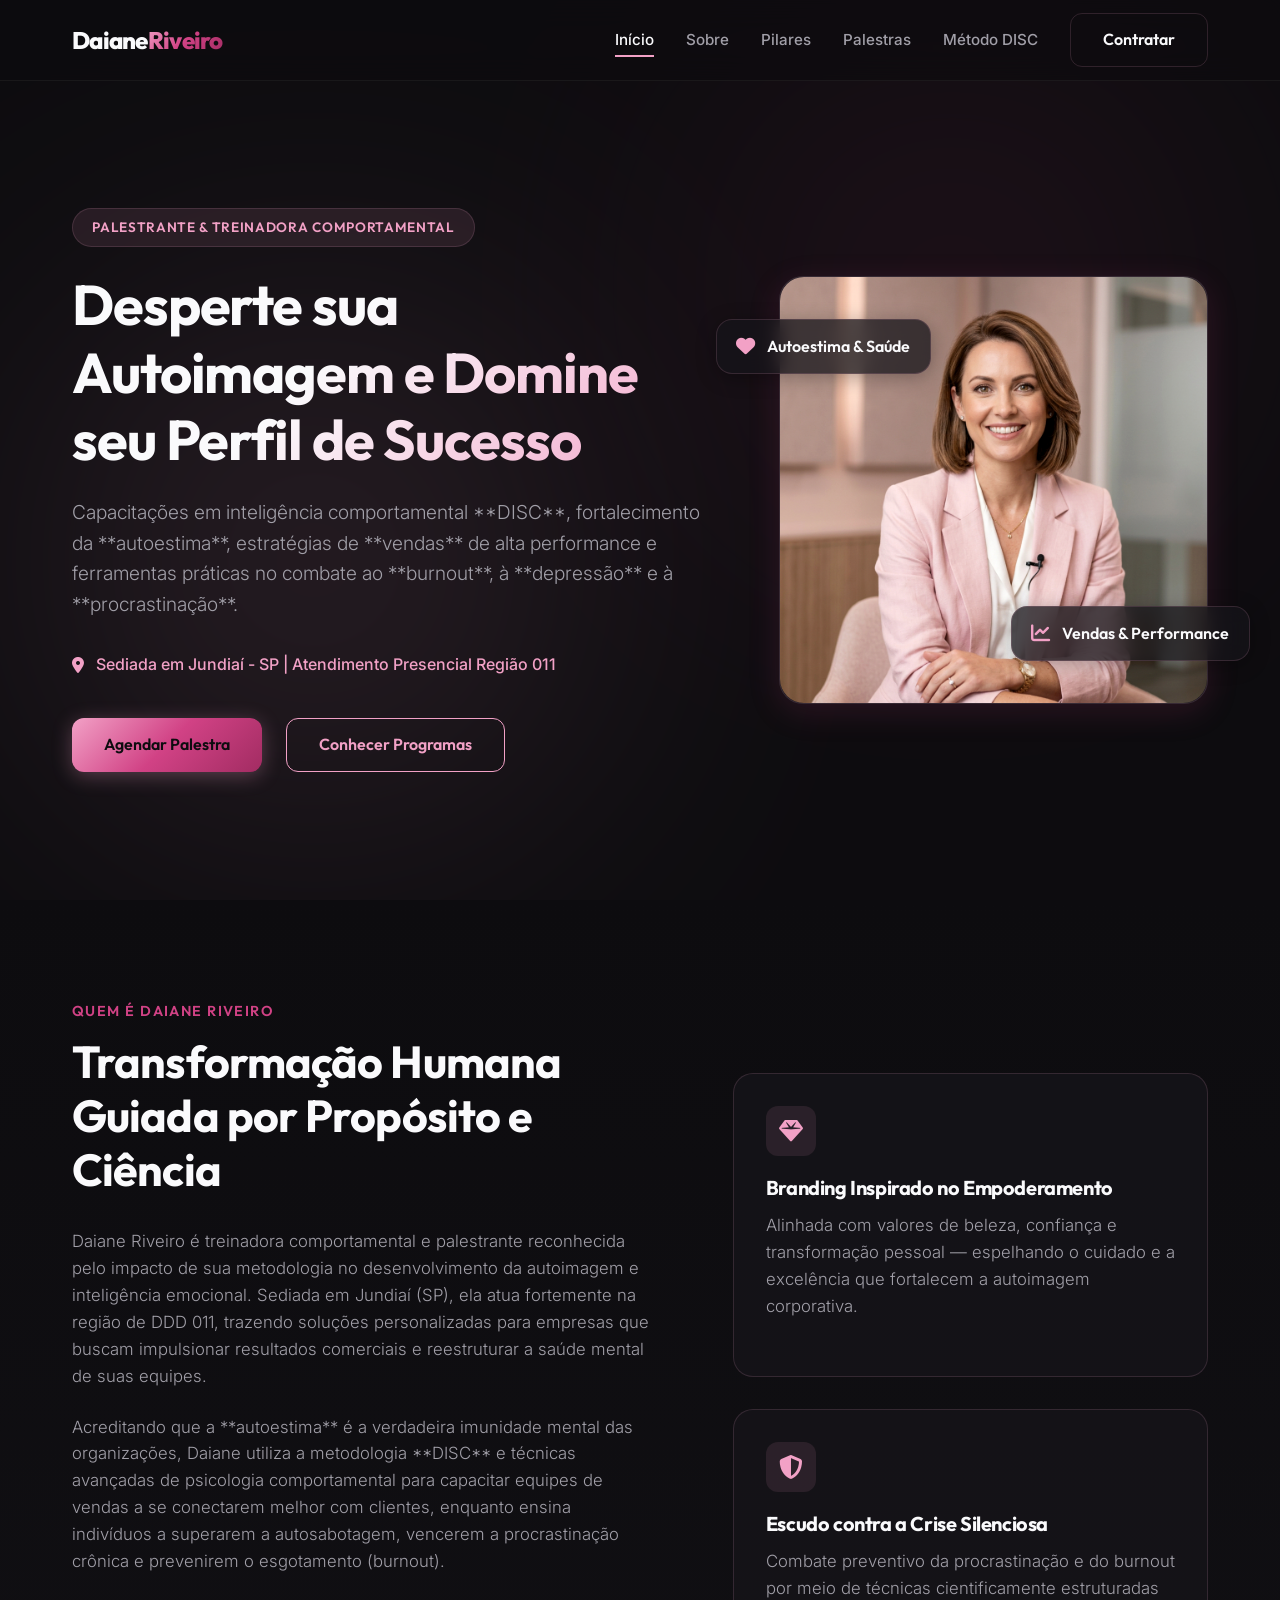
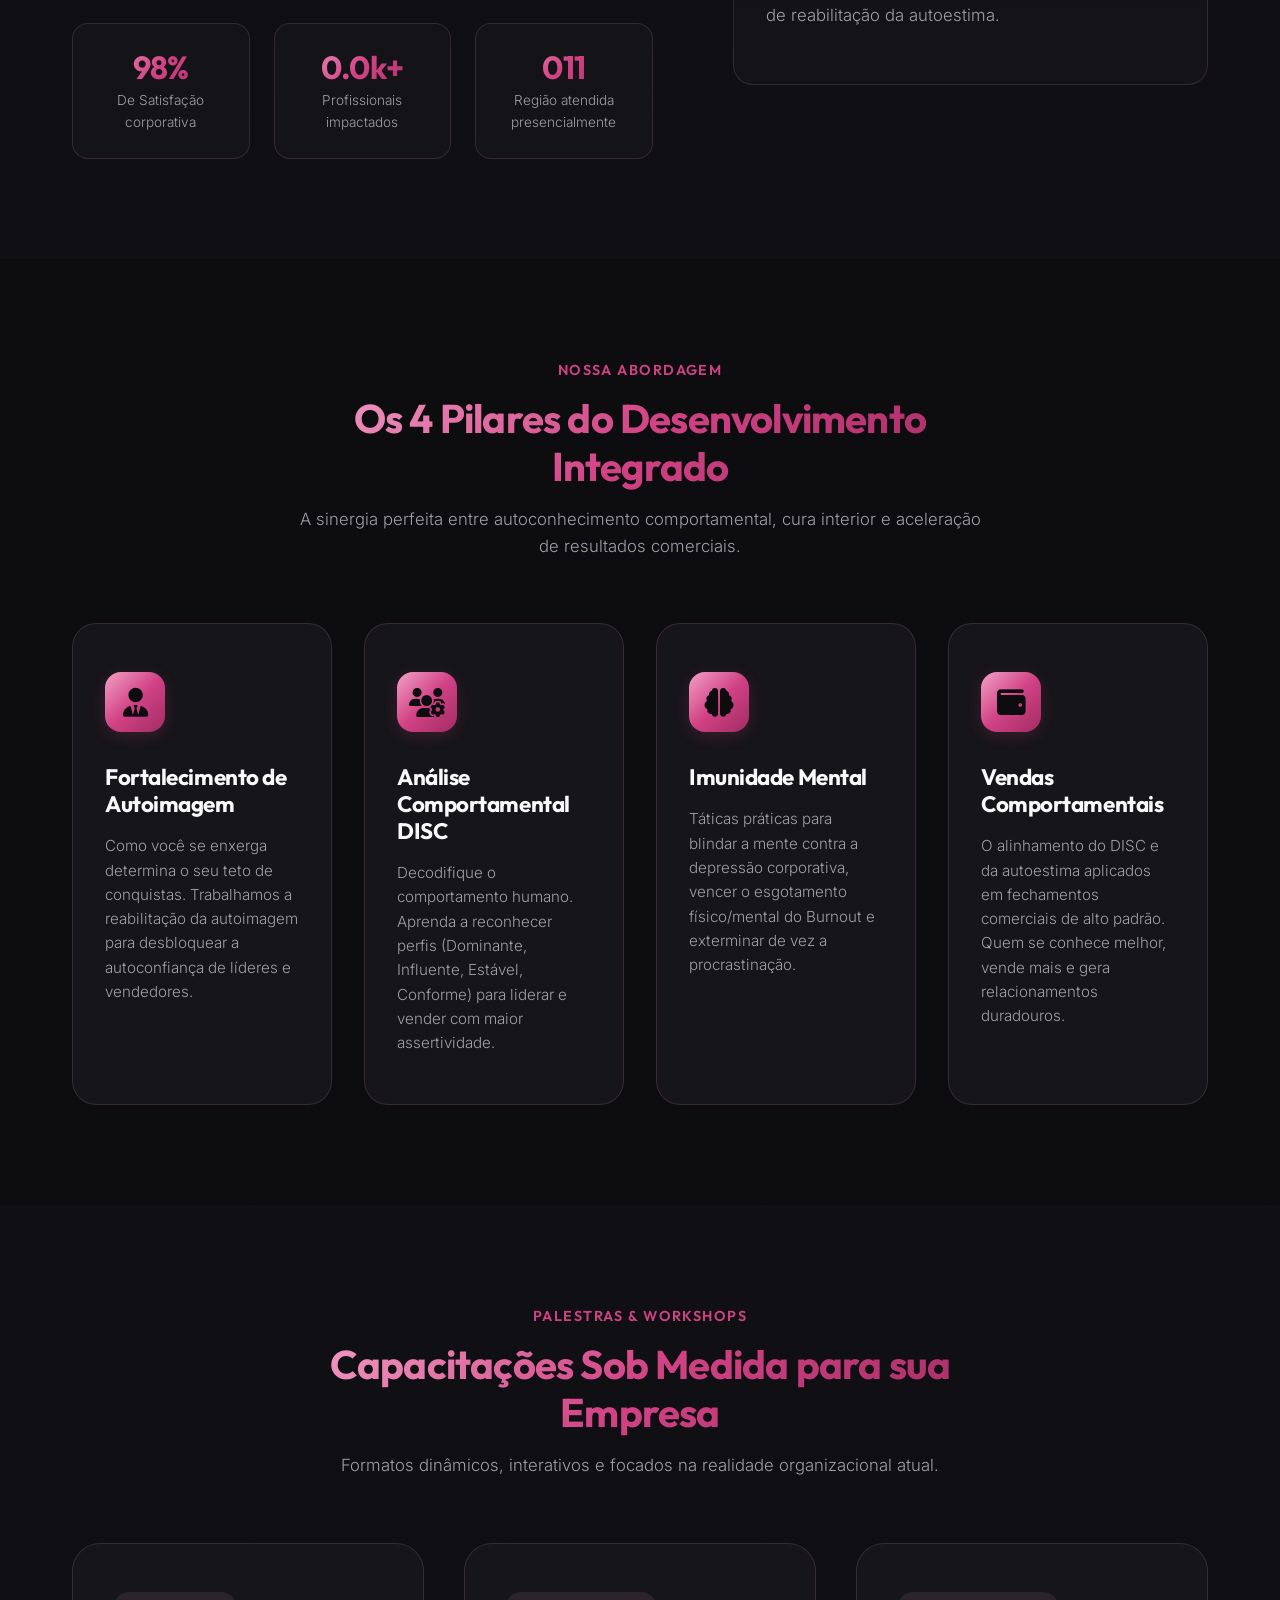
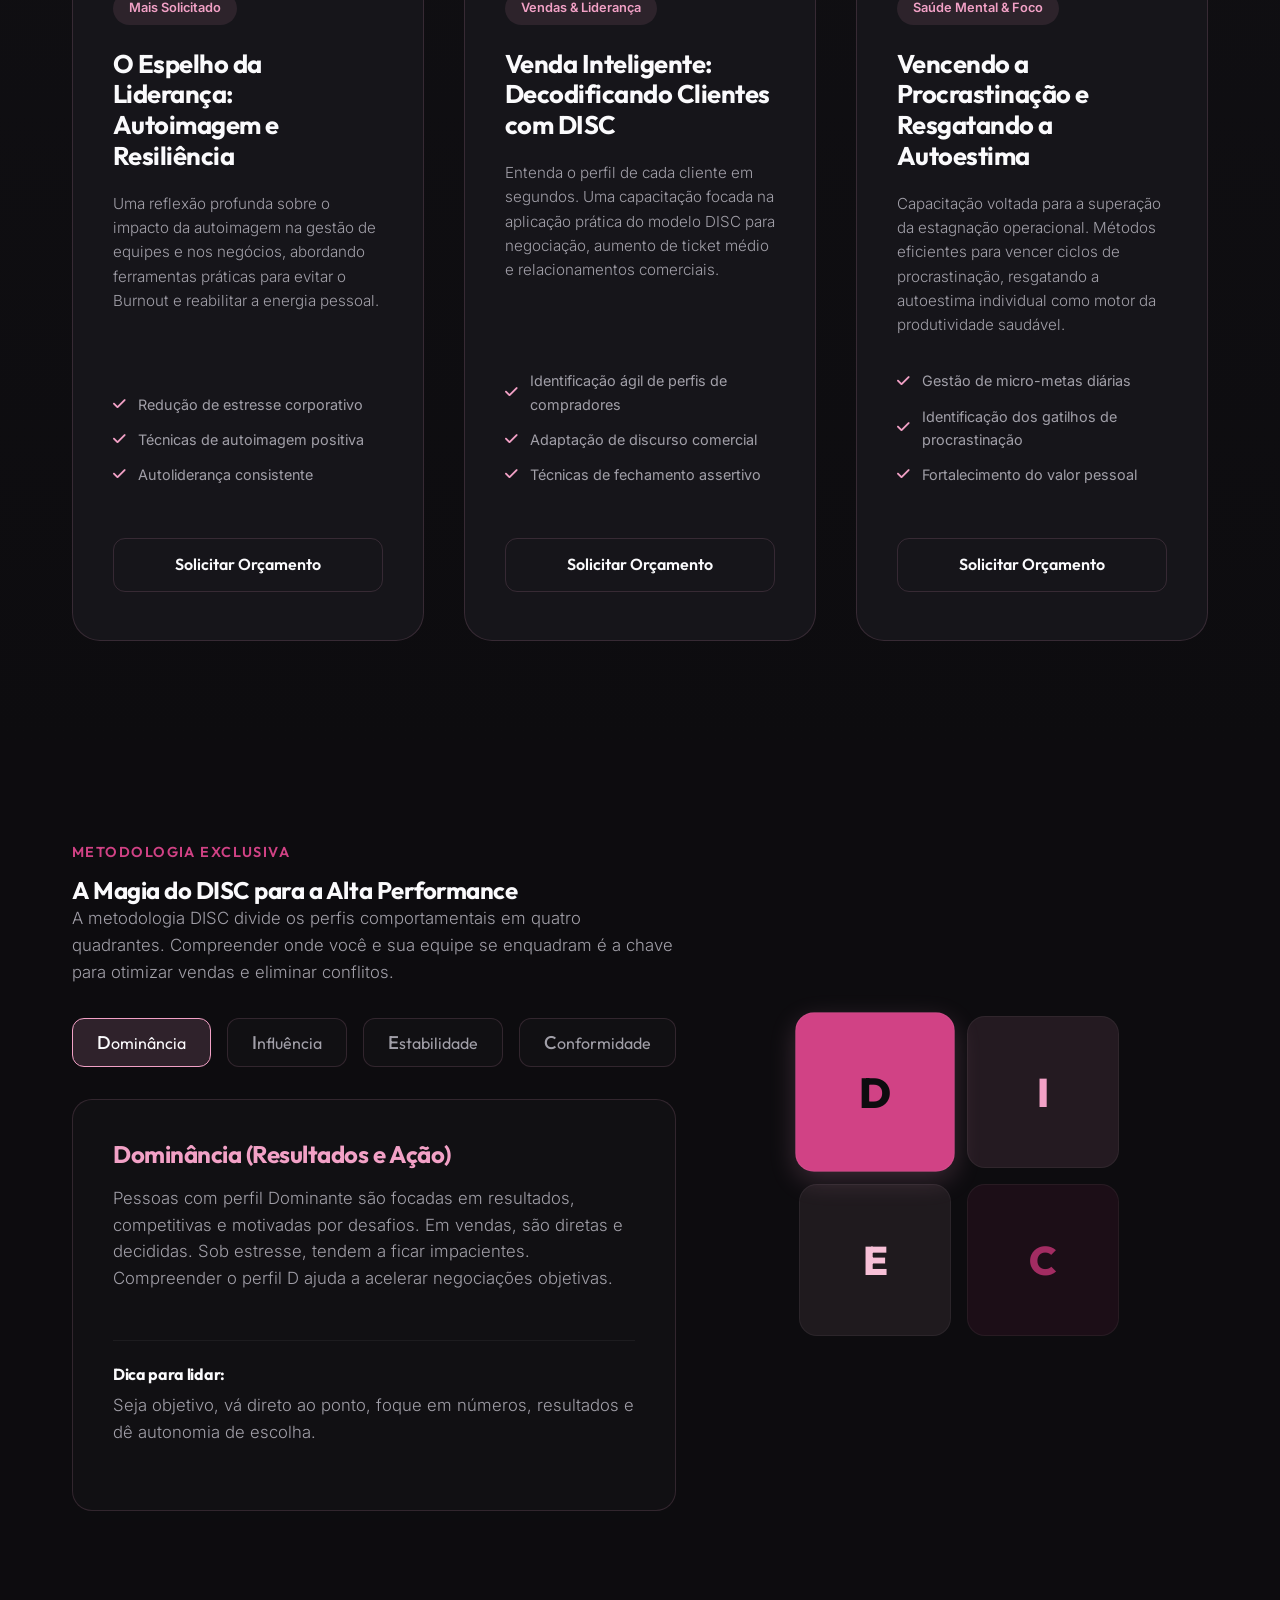
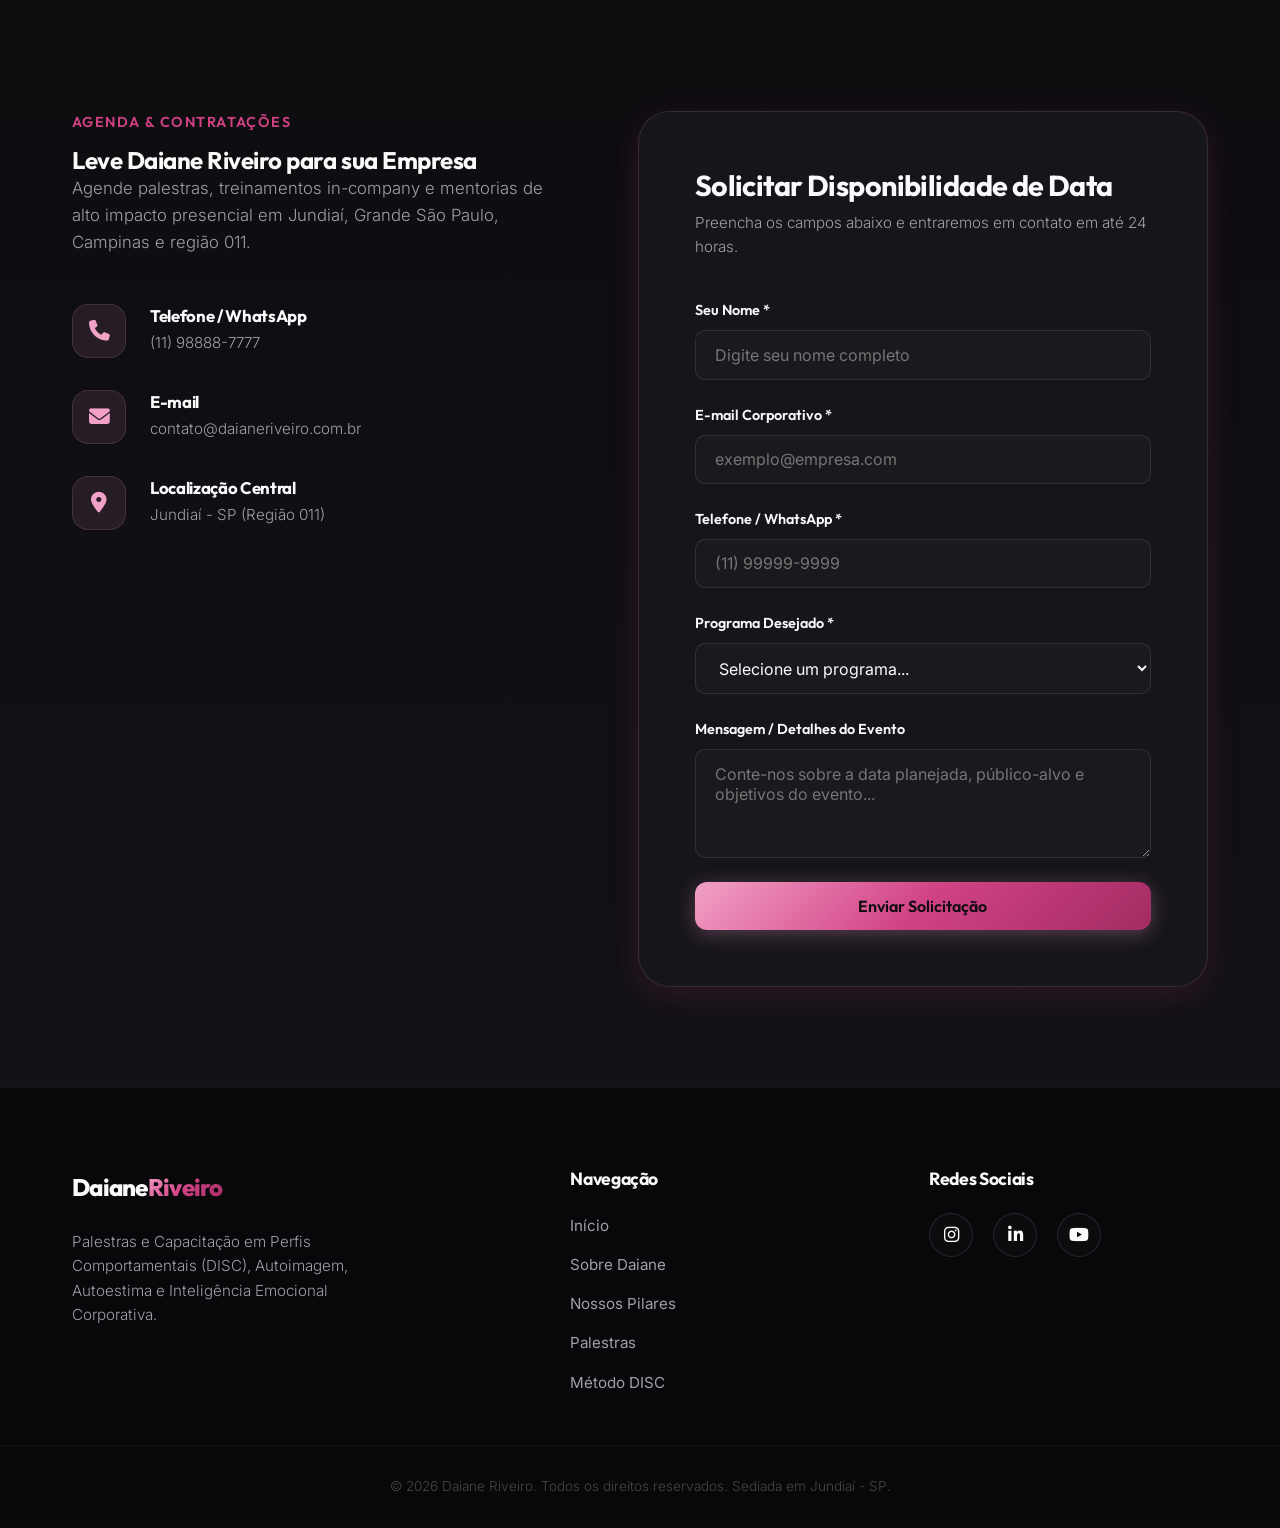
==== index.html @ c0cae1dc "[IA] chore: initial commit - estado inicial do workspace" ====
<!DOCTYPE html>
<html lang="pt-BR">
<head>
    <meta charset="UTF-8">
    <meta name="viewport" content="width=device-width, initial-scale=1.0">
    <title>Daiane Riveiro | Palestras, Capacitação e Desenvolvimento Humano</title>
    <meta name="description" content="Capacitação profissional em Jundiaí e região 011. Especialista em perfis comportamentais DISC, autoimagem, vendas e resiliência mental contra burnout e procrastinação.">
    <!-- Google Fonts -->
    <link rel="preconnect" href="https://fonts.googleapis.com">
    <link rel="preconnect" href="https://fonts.gstatic.com" crossorigin>
    <link href="https://fonts.googleapis.com/css2?family=Inter:wght@300;400;500;600&family=Outfit:wght@400;500;600;700;800&display=swap" rel="stylesheet">
    <!-- FontAwesome para ícones -->
    <link rel="stylesheet" href="https://cdnjs.cloudflare.com/ajax/libs/font-awesome/6.4.0/css/all.min.css">
    <link rel="stylesheet" href="style.css">
    <script src="script.js" defer></script>
</head>
<body>
    <!-- Barra de Navegação -->
    <header class="header">
        <div class="container nav-container">
            <a href="#" class="logo">
                Daiane<span>Riveiro</span>
            </a>
            <button class="mobile-nav-toggle" aria-label="Abrir menu" aria-expanded="false" id="navToggle">
                <i class="fa-solid fa-bars"></i>
            </button>
            <nav class="nav-menu" id="navMenu">
                <ul>
                    <li><a href="#inicio" class="nav-link active">Início</a></li>
                    <li><a href="#sobre" class="nav-link">Sobre</a></li>
                    <li><a href="#pilares" class="nav-link">Pilares</a></li>
                    <li><a href="#palestras" class="nav-link">Palestras</a></li>
                    <li><a href="#disc" class="nav-link">Método DISC</a></li>
                    <li><a href="#contato" class="btn btn-secondary nav-btn">Contratar</a></li>
                </ul>
            </nav>
        </div>
    </header>

    <main>
        <!-- Hero Section -->
        <section id="inicio" class="hero">
            <div class="container hero-container">
                <div class="hero-content">
                    <span class="badge">Palestrante & Treinadora Comportamental</span>
                    <h1>Desperte sua Autoimagem e Domine seu Perfil de Sucesso</h1>
                    <p class="hero-description">
                        Capacitações em inteligência comportamental **DISC**, fortalecimento da **autoestima**, estratégias de **vendas** de alta performance e ferramentas práticas no combate ao **burnout**, à **depressão** e à **procrastinação**.
                    </p>
                    <div class="hero-location">
                        <i class="fa-solid fa-location-dot"></i>
                        <span>Sediada em Jundiaí - SP | Atendimento Presencial Região 011</span>
                    </div>
                    <div class="hero-actions">
                        <a href="#contato" class="btn btn-primary">Agendar Palestra</a>
                        <a href="#palestras" class="btn btn-outline">Conhecer Programas</a>
                    </div>
                </div>
                <div class="hero-image-container">
                    <div class="image-wrapper">
                        <img src="palestrante_foto.png" alt="Daiane Riveiro - Palestrante Profissional" class="hero-img">
                        <div class="floating-badge badge-top">
                            <i class="fa-solid fa-heart"></i>
                            <span>Autoestima & Saúde</span>
                        </div>
                        <div class="floating-badge badge-bottom">
                            <i class="fa-solid fa-chart-line"></i>
                            <span>Vendas & Performance</span>
                        </div>
                    </div>
                </div>
            </div>
            <div class="hero-bg-shapes">
                <div class="shape shape-1"></div>
                <div class="shape shape-2"></div>
            </div>
        </section>

        <!-- Seção Sobre Daiane Riveiro -->
        <section id="sobre" class="about">
            <div class="container about-container">
                <div class="about-info">
                    <span class="section-subtitle">Quem é Daiane Riveiro</span>
                    <h2>Transformação Humana Guiada por Propósito e Ciência</h2>
                    <p>
                        Daiane Riveiro é treinadora comportamental e palestrante reconhecida pelo impacto de sua metodologia no desenvolvimento da autoimagem e inteligência emocional. Sediada em Jundiaí (SP), ela atua fortemente na região de DDD 011, trazendo soluções personalizadas para empresas que buscam impulsionar resultados comerciais e reestruturar a saúde mental de suas equipes.
                    </p>
                    <p>
                        Acreditando que a **autoestima** é a verdadeira imunidade mental das organizações, Daiane utiliza a metodologia **DISC** e técnicas avançadas de psicologia comportamental para capacitar equipes de vendas a se conectarem melhor com clientes, enquanto ensina indivíduos a superarem a autosabotagem, vencerem a procrastinação crônica e prevenirem o esgotamento (burnout).
                    </p>
                    <div class="about-stats">
                        <div class="stat-card">
                            <h3 class="stat-number" data-target="98">98%</h3>
                            <p class="stat-label">De Satisfação corporativa</p>
                        </div>
                        <div class="stat-card">
                            <h3 class="stat-number" data-target="1500">1.5k+</h3>
                            <p class="stat-label">Profissionais impactados</p>
                        </div>
                        <div class="stat-card">
                            <h3 class="stat-number" data-target="11">011</h3>
                            <p class="stat-label">Região atendida presencialmente</p>
                        </div>
                    </div>
                </div>
                <div class="about-highlights">
                    <div class="highlight-box">
                        <div class="highlight-icon"><i class="fa-solid fa-gem"></i></div>
                        <h4>Branding Inspirado no Empoderamento</h4>
                        <p>Alinhada com valores de beleza, confiança e transformação pessoal — espelhando o cuidado e a excelência que fortalecem a autoimagem corporativa.</p>
                    </div>
                    <div class="highlight-box">
                        <div class="highlight-icon"><i class="fa-solid fa-shield-halved"></i></div>
                        <h4>Escudo contra a Crise Silenciosa</h4>
                        <p>Combate preventivo da procrastinação e do burnout por meio de técnicas cientificamente estruturadas de reabilitação da autoestima.</p>
                    </div>
                </div>
            </div>
        </section>

        <!-- Pilares de Transformação -->
        <section id="pilares" class="features">
            <div class="container">
                <div class="section-header">
                    <span class="section-subtitle">Nossa Abordagem</span>
                    <h2>Os 4 Pilares do Desenvolvimento Integrado</h2>
                    <p>A sinergia perfeita entre autoconhecimento comportamental, cura interior e aceleração de resultados comerciais.</p>
                </div>
                <div class="features-grid">
                    <div class="feature-card">
                        <div class="feature-icon"><i class="fa-solid fa-user-tie"></i></div>
                        <h3>Fortalecimento de Autoimagem</h3>
                        <p>Como você se enxerga determina o seu teto de conquistas. Trabalhamos a reabilitação da autoimagem para desbloquear a autoconfiança de líderes e vendedores.</p>
                    </div>
                    <div class="feature-card">
                        <div class="feature-icon"><i class="fa-solid fa-users-gear"></i></div>
                        <h3>Análise Comportamental DISC</h3>
                        <p>Decodifique o comportamento humano. Aprenda a reconhecer perfis (Dominante, Influente, Estável, Conforme) para liderar e vender com maior assertividade.</p>
                    </div>
                    <div class="feature-card">
                        <div class="feature-icon"><i class="fa-solid fa-brain"></i></div>
                        <h3>Imunidade Mental</h3>
                        <p>Táticas práticas para blindar a mente contra a depressão corporativa, vencer o esgotamento físico/mental do Burnout e exterminar de vez a procrastinação.</p>
                    </div>
                    <div class="feature-card">
                        <div class="feature-icon"><i class="fa-solid fa-wallet"></i></div>
                        <h3>Vendas Comportamentais</h3>
                        <p>O alinhamento do DISC e da autoestima aplicados em fechamentos comerciais de alto padrão. Quem se conhece melhor, vende mais e gera relacionamentos duradouros.</p>
                    </div>
                </div>
            </div>
        </section>

        <!-- Portfólio de Palestras -->
        <section id="palestras" class="programs">
            <div class="container">
                <div class="section-header">
                    <span class="section-subtitle">Palestras & Workshops</span>
                    <h2>Capacitações Sob Medida para sua Empresa</h2>
                    <p>Formatos dinâmicos, interativos e focados na realidade organizacional atual.</p>
                </div>
                <div class="programs-grid">
                    <!-- Palestra 1 -->
                    <div class="program-card">
                        <div class="program-content">
                            <span class="program-tag">Mais Solicitado</span>
                            <h3>O Espelho da Liderança: Autoimagem e Resiliência</h3>
                            <p>Uma reflexão profunda sobre o impacto da autoimagem na gestão de equipes e nos negócios, abordando ferramentas práticas para evitar o Burnout e reabilitar a energia pessoal.</p>
                            <ul class="program-benefits">
                                <li><i class="fa-solid fa-check"></i> Redução de estresse corporativo</li>
                                <li><i class="fa-solid fa-check"></i> Técnicas de autoimagem positiva</li>
                                <li><i class="fa-solid fa-check"></i> Autoliderança consistente</li>
                            </ul>
                            <a href="#contato" class="btn btn-secondary btn-full">Solicitar Orçamento</a>
                        </div>
                    </div>
                    <!-- Palestra 2 -->
                    <div class="program-card">
                        <div class="program-content">
                            <span class="program-tag">Vendas & Liderança</span>
                            <h3>Venda Inteligente: Decodificando Clientes com DISC</h3>
                            <p>Entenda o perfil de cada cliente em segundos. Uma capacitação focada na aplicação prática do modelo DISC para negociação, aumento de ticket médio e relacionamentos comerciais.</p>
                            <ul class="program-benefits">
                                <li><i class="fa-solid fa-check"></i> Identificação ágil de perfis de compradores</li>
                                <li><i class="fa-solid fa-check"></i> Adaptação de discurso comercial</li>
                                <li><i class="fa-solid fa-check"></i> Técnicas de fechamento assertivo</li>
                            </ul>
                            <a href="#contato" class="btn btn-secondary btn-full">Solicitar Orçamento</a>
                        </div>
                    </div>
                    <!-- Palestra 3 -->
                    <div class="program-card">
                        <div class="program-content">
                            <span class="program-tag">Saúde Mental & Foco</span>
                            <h3>Vencendo a Procrastinação e Resgatando a Autoestima</h3>
                            <p>Capacitação voltada para a superação da estagnação operacional. Métodos eficientes para vencer ciclos de procrastinação, resgatando a autoestima individual como motor da produtividade saudável.</p>
                            <ul class="program-benefits">
                                <li><i class="fa-solid fa-check"></i> Gestão de micro-metas diárias</li>
                                <li><i class="fa-solid fa-check"></i> Identificação dos gatilhos de procrastinação</li>
                                <li><i class="fa-solid fa-check"></i> Fortalecimento do valor pessoal</li>
                            </ul>
                            <a href="#contato" class="btn btn-secondary btn-full">Solicitar Orçamento</a>
                        </div>
                    </div>
                </div>
            </div>
        </section>

        <!-- Seção sobre Perfil DISC Interativa -->
        <section id="disc" class="disc-section">
            <div class="container disc-container">
                <div class="disc-info">
                    <span class="section-subtitle">Metodologia Exclusiva</span>
                    <h2>A Magia do DISC para a Alta Performance</h2>
                    <p>
                        A metodologia DISC divide os perfis comportamentais em quatro quadrantes. Compreender onde você e sua equipe se enquadram é a chave para otimizar vendas e eliminar conflitos.
                    </p>
                    <div class="disc-selector">
                        <button class="disc-btn active" data-disc="d"><strong>D</strong>ominância</button>
                        <button class="disc-btn" data-disc="i"><strong>I</strong>nfluência</button>
                        <button class="disc-btn" data-disc="s"><strong>E</strong>stabilidade</button>
                        <button class="disc-btn" data-disc="c"><strong>C</strong>onformidade</button>
                    </div>
                    <div class="disc-content-box" id="discContent">
                        <h4 id="discTitle">Dominância (Resultados e Ação)</h4>
                        <p id="discText">Pessoas com perfil Dominante são focadas em resultados, competitivas e motivadas por desafios. Em vendas, são diretas e decididas. Sob estresse, tendem a ficar impacientes. Compreender o perfil D ajuda a acelerar negociações objetivas.</p>
                        <div class="disc-tips">
                            <h5>Dica para lidar:</h5>
                            <p id="discTip">Seja objetivo, vá direto ao ponto, foque em números, resultados e dê autonomia de escolha.</p>
                        </div>
                    </div>
                </div>
                <div class="disc-visual">
                    <div class="disc-matrix">
                        <div class="matrix-quad quad-d active" data-disc="d">D</div>
                        <div class="matrix-quad quad-i" data-disc="i">I</div>
                        <div class="matrix-quad quad-s" data-disc="s">E</div>
                        <div class="matrix-quad quad-c" data-disc="c">C</div>
                    </div>
                </div>
            </div>
        </section>

        <!-- Formulário de Contato e Agendamento -->
        <section id="contato" class="contact">
            <div class="container contact-container">
                <div class="contact-info">
                    <span class="section-subtitle">Agenda & Contratações</span>
                    <h2>Leve Daiane Riveiro para sua Empresa</h2>
                    <p>Agende palestras, treinamentos in-company e mentorias de alto impacto presencial em Jundiaí, Grande São Paulo, Campinas e região 011.</p>
                    
                    <div class="contact-details">
                        <div class="contact-item">
                            <div class="contact-icon"><i class="fa-solid fa-phone"></i></div>
                            <div>
                                <h4>Telefone / WhatsApp</h4>
                                <p>(11) 98888-7777</p>
                            </div>
                        </div>
                        <div class="contact-item">
                            <div class="contact-icon"><i class="fa-solid fa-envelope"></i></div>
                            <div>
                                <h4>E-mail</h4>
                                <p>contato@daianeriveiro.com.br</p>
                            </div>
                        </div>
                        <div class="contact-item">
                            <div class="contact-icon"><i class="fa-solid fa-location-dot"></i></div>
                            <div>
                                <h4>Localização Central</h4>
                                <p>Jundiaí - SP (Região 011)</p>
                            </div>
                        </div>
                    </div>
                </div>

                <div class="contact-form-container">
                    <form id="contactForm" class="contact-form" novalidate>
                        <h3>Solicitar Disponibilidade de Data</h3>
                        <p>Preencha os campos abaixo e entraremos em contato em até 24 horas.</p>
                        
                        <div class="form-group">
                            <label for="name">Seu Nome *</label>
                            <input type="text" id="name" name="name" required placeholder="Digite seu nome completo">
                            <span class="error-message" id="nameError">Nome é obrigatório.</span>
                        </div>

                        <div class="form-group">
                            <label for="email">E-mail Corporativo *</label>
                            <input type="email" id="email" name="email" required placeholder="exemplo@empresa.com">
                            <span class="error-message" id="emailError">E-mail corporativo válido é obrigatório.</span>
                        </div>

                        <div class="form-group">
                            <label for="phone">Telefone / WhatsApp *</label>
                            <input type="tel" id="phone" name="phone" required placeholder="(11) 99999-9999">
                            <span class="error-message" id="phoneError">Telefone válido é obrigatório.</span>
                        </div>

                        <div class="form-group">
                            <label for="service">Programa Desejado *</label>
                            <select id="service" name="service" required>
                                <option value="" disabled selected>Selecione um programa...</option>
                                <option value="lideranca-autoimagem">Palestra: O Espelho da Liderança</option>
                                <option value="vendas-disc">Palestra/Treinamento: Venda Inteligente com DISC</option>
                                <option value="procrastinacao-autoestima">Palestra: Vencendo a Procrastinação</option>
                                <option value="mentoria-individual">Mentoria Executiva Individual</option>
                            </select>
                            <span class="error-message" id="serviceError">Selecione uma das opções.</span>
                        </div>

                        <div class="form-group">
                            <label for="message">Mensagem / Detalhes do Evento</label>
                            <textarea id="message" name="message" rows="4" placeholder="Conte-nos sobre a data planejada, público-alvo e objetivos do evento..."></textarea>
                        </div>

                        <button type="submit" class="btn btn-primary btn-full" id="submitBtn">
                            <span>Enviar Solicitação</span>
                        </button>
                    </form>
                    <div id="formSuccess" class="form-success-alert">
                        <i class="fa-solid fa-circle-check"></i>
                        <h4>Solicitação Enviada com Sucesso!</h4>
                        <p>Obrigado pelo contato. Em breve entraremos em contato para confirmar detalhes.</p>
                    </div>
                </div>
            </div>
        </section>
    </main>

    <!-- Rodapé -->
    <footer class="footer">
        <div class="container footer-container">
            <div class="footer-brand">
                <a href="#" class="logo footer-logo">
                    Daiane<span>Riveiro</span>
                </a>
                <p>Palestras e Capacitação em Perfis Comportamentais (DISC), Autoimagem, Autoestima e Inteligência Emocional Corporativa.</p>
            </div>
            <div class="footer-links">
                <h4>Navegação</h4>
                <ul>
                    <li><a href="#inicio">Início</a></li>
                    <li><a href="#sobre">Sobre Daiane</a></li>
                    <li><a href="#pilares">Nossos Pilares</a></li>
                    <li><a href="#palestras">Palestras</a></li>
                    <li><a href="#disc">Método DISC</a></li>
                </ul>
            </div>
            <div class="footer-social">
                <h4>Redes Sociais</h4>
                <div class="social-icons">
                    <a href="#" aria-label="Instagram"><i class="fa-brands fa-instagram"></i></a>
                    <a href="#" aria-label="LinkedIn"><i class="fa-brands fa-linkedin-in"></i></a>
                    <a href="#" aria-label="YouTube"><i class="fa-brands fa-youtube"></i></a>
                </div>
            </div>
        </div>
        <div class="footer-bottom">
            <div class="container">
                <p>&copy; 2026 Daiane Riveiro. Todos os direitos reservados. Sediada em Jundiaí - SP.</p>
            </div>
        </div>
    </footer>
</body>
</html>
---- style.css ----
/* Reset e Variáveis Globais */
:root {
    /* Cores Mary Kay & Branding */
    --color-primary-light: #F7C0D7; /* Rosa Mary Kay Suave */
    --color-primary: #F2A1C6;       /* Rosa Mary Kay Clássico */
    --color-primary-dark: #D14285;  /* Rosa Escuro Accent */
    --color-primary-gradient: linear-gradient(135deg, #F2A1C6, #D14285, #A22C62);
    
    /* Tons Neutros Escuros (Sleek Dark Mode) */
    --color-bg-dark: #0D0C0F;       /* Fundo Principal Ultra Escuro */
    --color-bg-card: #16151A;       /* Cartões de Conteúdo */
    --color-bg-card-hover: #222027; /* Estado Hover de Cartões */
    --color-text-white: #FAFAFC;    /* Texto Principal */
    --color-text-gray: #A19FA8;     /* Texto Secundário */
    
    /* Outros tokens */
    --border-glass: 1px solid rgba(242, 161, 198, 0.15);
    --border-glass-hover: 1px solid rgba(242, 161, 198, 0.35);
    --shadow-glow: 0 8px 32px 0 rgba(209, 66, 133, 0.15);
    --shadow-glow-hover: 0 12px 40px 0 rgba(209, 66, 133, 0.3);
    --transition-smooth: all 0.4s cubic-bezier(0.16, 1, 0.3, 1);
    
    /* Fontes */
    --font-heading: 'Outfit', sans-serif;
    --font-body: 'Inter', sans-serif;
}

* {
    margin: 0;
    padding: 0;
    box-sizing: border-box;
}

html {
    scroll-behavior: smooth;
    font-size: 16px;
}

body {
    background-color: var(--color-bg-dark);
    color: var(--color-text-white);
    font-family: var(--font-body);
    line-height: 1.6;
    overflow-x: hidden;
}

a {
    color: inherit;
    text-decoration: none;
    transition: var(--transition-smooth);
}

ul {
    list-style: none;
}

img {
    max-width: 100%;
    height: auto;
    display: block;
}

.container {
    width: 100%;
    max-width: 1200px;
    margin: 0 auto;
    padding: 0 2rem;
}

/* Tipografia */
h1, h2, h3, h4, h5, h6 {
    font-family: var(--font-heading);
    font-weight: 700;
    letter-spacing: -0.02em;
    line-height: 1.2;
}

p {
    font-size: 1.05rem;
    font-weight: 300;
    color: var(--color-text-gray);
    margin-bottom: 1.5rem;
}

strong {
    color: var(--color-primary);
    font-weight: 500;
}

/* Badges e Títulos Reutilizáveis */
.badge {
    display: inline-block;
    padding: 0.5rem 1.2rem;
    border-radius: 50px;
    background: rgba(242, 161, 198, 0.1);
    border: var(--border-glass);
    color: var(--color-primary);
    font-family: var(--font-heading);
    font-size: 0.85rem;
    font-weight: 600;
    text-transform: uppercase;
    letter-spacing: 0.05em;
    margin-bottom: 1.5rem;
}

.section-subtitle {
    display: block;
    color: var(--color-primary-dark);
    font-family: var(--font-heading);
    font-weight: 600;
    font-size: 0.9rem;
    text-transform: uppercase;
    letter-spacing: 0.1em;
    margin-bottom: 0.75rem;
}

.section-header {
    text-align: center;
    max-width: 700px;
    margin: 0 auto 4rem auto;
}

.section-header h2 {
    font-size: 2.5rem;
    margin-bottom: 1rem;
    background: var(--color-primary-gradient);
    -webkit-background-clip: text;
    -webkit-text-fill-color: transparent;
}

/* Botões */
.btn {
    display: inline-flex;
    align-items: center;
    justify-content: center;
    padding: 0.85rem 2rem;
    border-radius: 12px;
    font-family: var(--font-heading);
    font-weight: 600;
    font-size: 1rem;
    cursor: pointer;
    transition: var(--transition-smooth);
    position: relative;
    overflow: hidden;
}

.btn-primary {
    background: var(--color-primary-gradient);
    color: var(--color-bg-dark);
    border: none;
    box-shadow: 0 4px 20px rgba(242, 161, 198, 0.3);
}

.btn-primary:hover {
    transform: translateY(-3px);
    box-shadow: 0 8px 30px rgba(242, 161, 198, 0.5);
}

.btn-secondary {
    background: transparent;
    color: var(--color-text-white);
    border: var(--border-glass);
}

.btn-secondary:hover {
    background: rgba(242, 161, 198, 0.1);
    border: var(--border-glass-hover);
    transform: translateY(-2px);
}

.btn-outline {
    background: transparent;
    color: var(--color-primary);
    border: 1px solid var(--color-primary);
}

.btn-outline:hover {
    background: var(--color-primary);
    color: var(--color-bg-dark);
    transform: translateY(-3px);
}

.btn-full {
    width: 100%;
}

/* Header & Navegação */
.header {
    position: fixed;
    top: 0;
    left: 0;
    width: 100%;
    z-index: 1000;
    background: rgba(13, 12, 15, 0.7);
    backdrop-filter: blur(15px);
    -webkit-backdrop-filter: blur(15px);
    border-bottom: 1px solid rgba(255, 255, 255, 0.05);
    transition: var(--transition-smooth);
}

.nav-container {
    display: flex;
    align-items: center;
    justify-content: space-between;
    height: 80px;
}

.logo {
    font-family: var(--font-heading);
    font-size: 1.5rem;
    font-weight: 800;
    color: var(--color-text-white);
    letter-spacing: -0.03em;
}

.logo span {
    background: var(--color-primary-gradient);
    -webkit-background-clip: text;
    -webkit-text-fill-color: transparent;
}

.nav-menu ul {
    display: flex;
    align-items: center;
    gap: 2rem;
}

.nav-link {
    font-size: 0.95rem;
    font-weight: 500;
    color: var(--color-text-gray);
    position: relative;
    padding: 0.5rem 0;
}

.nav-link::after {
    content: '';
    position: absolute;
    bottom: 0;
    left: 0;
    width: 0;
    height: 2px;
    background: var(--color-primary);
    transition: var(--transition-smooth);
}

.nav-link:hover, .nav-link.active {
    color: var(--color-text-white);
}

.nav-link:hover::after, .nav-link.active::after {
    width: 100%;
}

.mobile-nav-toggle {
    display: none;
    background: transparent;
    border: none;
    color: var(--color-text-white);
    font-size: 1.5rem;
    cursor: pointer;
}

/* Hero Section */
.hero {
    position: relative;
    padding: 180px 0 100px 0;
    min-height: 100vh;
    display: flex;
    align-items: center;
}

.hero-container {
    display: grid;
    grid-template-columns: 1.2fr 0.8fr;
    gap: 4rem;
    align-items: center;
}

.hero-content h1 {
    font-size: 3.5rem;
    margin-bottom: 1.5rem;
    background: linear-gradient(135deg, #FAFAFC 40%, #F2A1C6 100%);
    -webkit-background-clip: text;
    -webkit-text-fill-color: transparent;
}

.hero-description {
    font-size: 1.2rem;
    margin-bottom: 2rem;
}

.hero-location {
    display: flex;
    align-items: center;
    gap: 0.75rem;
    color: var(--color-primary);
    font-size: 1rem;
    font-weight: 500;
    margin-bottom: 2.5rem;
}

.hero-actions {
    display: flex;
    gap: 1.5rem;
}

.hero-image-container {
    position: relative;
}

.image-wrapper {
    position: relative;
    border-radius: 24px;
    overflow: visible;
    border: var(--border-glass);
    box-shadow: var(--shadow-glow);
    background: var(--color-bg-card);
}

.hero-img {
    border-radius: 24px;
    object-fit: cover;
    width: 100%;
    max-height: 500px;
    filter: grayscale(10%) contrast(105%);
}

.floating-badge {
    position: absolute;
    display: flex;
    align-items: center;
    gap: 0.75rem;
    background: rgba(22, 21, 26, 0.75);
    backdrop-filter: blur(10px);
    -webkit-backdrop-filter: blur(10px);
    border: var(--border-glass);
    padding: 0.85rem 1.2rem;
    border-radius: 16px;
    color: var(--color-text-white);
    font-family: var(--font-heading);
    font-weight: 600;
    box-shadow: 0 4px 20px rgba(0,0,0,0.3);
}

.floating-badge i {
    color: var(--color-primary);
    font-size: 1.2rem;
}

.badge-top {
    top: 10%;
    left: -15%;
    animation: floating 4s ease-in-out infinite alternate;
}

.badge-bottom {
    bottom: 10%;
    right: -10%;
    animation: floating 4s ease-in-out infinite alternate-reverse;
}

/* Background Shapes */
.hero-bg-shapes {
    position: absolute;
    top: 0;
    left: 0;
    width: 100%;
    height: 100%;
    z-index: -1;
    overflow: hidden;
}

.shape {
    position: absolute;
    border-radius: 50%;
    filter: blur(150px);
    opacity: 0.15;
}

.shape-1 {
    top: 10%;
    right: 10%;
    width: 400px;
    height: 400px;
    background: var(--color-primary-dark);
}

.shape-2 {
    bottom: 10%;
    left: 5%;
    width: 500px;
    height: 500px;
    background: var(--color-primary);
}

/* Seção Sobre */
.about {
    padding: 100px 0;
    background: linear-gradient(180deg, var(--color-bg-dark) 0%, rgba(22, 21, 26, 0.4) 100%);
}

.about-container {
    display: grid;
    grid-template-columns: 1.1fr 0.9fr;
    gap: 5rem;
    align-items: center;
}

.about-info h2 {
    font-size: 2.8rem;
    margin-bottom: 2rem;
}

.about-stats {
    display: grid;
    grid-template-columns: repeat(3, 1fr);
    gap: 1.5rem;
    margin-top: 3rem;
}

.stat-card {
    background: rgba(255, 255, 255, 0.02);
    border: var(--border-glass);
    border-radius: 16px;
    padding: 1.5rem 1rem;
    text-align: center;
}

.stat-number {
    font-size: 2rem;
    background: var(--color-primary-gradient);
    -webkit-background-clip: text;
    -webkit-text-fill-color: transparent;
    margin-bottom: 0.25rem;
}

.stat-label {
    font-size: 0.85rem;
    color: var(--color-text-gray);
    margin-bottom: 0;
}

.about-highlights {
    display: flex;
    flex-direction: column;
    gap: 2rem;
}

.highlight-box {
    background: rgba(22, 21, 26, 0.8);
    border: var(--border-glass);
    border-radius: 20px;
    padding: 2rem;
    transition: var(--transition-smooth);
    position: relative;
}

.highlight-box:hover {
    border: var(--border-glass-hover);
    box-shadow: var(--shadow-glow);
    transform: translateY(-5px);
}

.highlight-icon {
    display: inline-flex;
    align-items: center;
    justify-content: center;
    width: 50px;
    height: 50px;
    border-radius: 12px;
    background: rgba(242, 161, 198, 0.1);
    color: var(--color-primary);
    font-size: 1.5rem;
    margin-bottom: 1.25rem;
}

.highlight-box h4 {
    font-size: 1.25rem;
    margin-bottom: 0.75rem;
}

/* Pilares (Features) */
.features {
    padding: 100px 0;
}

.features-grid {
    display: grid;
    grid-template-columns: repeat(auto-fit, minmax(250px, 1fr));
    gap: 2rem;
}

.feature-card {
    background: var(--color-bg-card);
    border: var(--border-glass);
    border-radius: 24px;
    padding: 3rem 2rem;
    transition: var(--transition-smooth);
}

.feature-card:hover {
    background: var(--color-bg-card-hover);
    border: var(--border-glass-hover);
    box-shadow: var(--shadow-glow);
    transform: translateY(-10px);
}

.feature-icon {
    display: inline-flex;
    align-items: center;
    justify-content: center;
    width: 60px;
    height: 60px;
    border-radius: 16px;
    background: var(--color-primary-gradient);
    color: var(--color-bg-dark);
    font-size: 1.8rem;
    margin-bottom: 2rem;
    box-shadow: 0 4px 15px rgba(209, 66, 133, 0.2);
}

.feature-card h3 {
    font-size: 1.4rem;
    margin-bottom: 1rem;
}

.feature-card p {
    font-size: 0.95rem;
    margin-bottom: 0;
}

/* Portfólio de Palestras (Programs) */
.programs {
    padding: 100px 0;
    background: linear-gradient(180deg, rgba(22, 21, 26, 0.4) 0%, var(--color-bg-dark) 100%);
}

.programs-grid {
    display: grid;
    grid-template-columns: repeat(3, 1fr);
    gap: 2.5rem;
}

.program-card {
    background: var(--color-bg-card);
    border: var(--border-glass);
    border-radius: 28px;
    overflow: hidden;
    display: flex;
    flex-direction: column;
    transition: var(--transition-smooth);
}

.program-card:hover {
    border: var(--border-glass-hover);
    box-shadow: var(--shadow-glow-hover);
    transform: translateY(-8px);
}

.program-content {
    padding: 3rem 2.5rem;
    display: flex;
    flex-direction: column;
    height: 100%;
}

.program-tag {
    display: inline-block;
    align-self: flex-start;
    padding: 0.4rem 1rem;
    border-radius: 50px;
    background: rgba(242, 161, 198, 0.1);
    color: var(--color-primary);
    font-size: 0.8rem;
    font-weight: 600;
    margin-bottom: 1.5rem;
}

.program-card h3 {
    font-size: 1.6rem;
    margin-bottom: 1.25rem;
    min-height: 60px;
}

.program-card p {
    font-size: 0.95rem;
    margin-bottom: 2rem;
    flex-grow: 1;
}

.program-benefits {
    margin-bottom: 2.5rem;
}

.program-benefits li {
    display: flex;
    align-items: center;
    gap: 0.75rem;
    font-size: 0.9rem;
    color: var(--color-text-gray);
    margin-bottom: 0.75rem;
}

.program-benefits li i {
    color: var(--color-primary);
}

/* Seção Metodologia DISC */
.disc-section {
    padding: 100px 0;
}

.disc-container {
    display: grid;
    grid-template-columns: 1.1fr 0.9fr;
    gap: 5rem;
    align-items: center;
}

.disc-selector {
    display: flex;
    gap: 1rem;
    margin: 2rem 0;
}

.disc-btn {
    background: rgba(255, 255, 255, 0.02);
    border: var(--border-glass);
    color: var(--color-text-gray);
    padding: 0.75rem 1.5rem;
    border-radius: 12px;
    font-family: var(--font-heading);
    cursor: pointer;
    font-size: 1rem;
    transition: var(--transition-smooth);
}

.disc-btn strong {
    color: inherit;
    font-size: 1.15rem;
}

.disc-btn.active, .disc-btn:hover {
    background: rgba(242, 161, 198, 0.15);
    border-color: var(--color-primary);
    color: var(--color-text-white);
}

.disc-content-box {
    background: rgba(255, 255, 255, 0.02);
    border: var(--border-glass);
    border-radius: 20px;
    padding: 2.5rem;
    min-height: 280px;
    display: flex;
    flex-direction: column;
    justify-content: center;
    transition: var(--transition-smooth);
}

.disc-content-box h4 {
    font-size: 1.5rem;
    margin-bottom: 1rem;
    color: var(--color-primary);
}

.disc-tips {
    margin-top: 1.5rem;
    padding-top: 1.5rem;
    border-top: 1px solid rgba(255, 255, 255, 0.05);
}

.disc-tips h5 {
    font-size: 1rem;
    color: var(--color-text-white);
    margin-bottom: 0.5rem;
}

.disc-visual {
    display: flex;
    justify-content: center;
}

.disc-matrix {
    display: grid;
    grid-template-columns: repeat(2, 1fr);
    gap: 1rem;
    width: 320px;
    height: 320px;
}

.matrix-quad {
    display: flex;
    align-items: center;
    justify-content: center;
    font-family: var(--font-heading);
    font-size: 2.5rem;
    font-weight: 800;
    border-radius: 18px;
    cursor: pointer;
    transition: var(--transition-smooth);
    border: 1px solid rgba(255,255,255,0.05);
}

.quad-d { background: rgba(209, 66, 133, 0.1); color: #D14285; }
.quad-i { background: rgba(242, 161, 198, 0.1); color: #F2A1C6; }
.quad-s { background: rgba(247, 192, 215, 0.08); color: #F7C0D7; }
.quad-c { background: rgba(162, 44, 98, 0.1); color: #A22C62; }

.matrix-quad.active, .matrix-quad:hover {
    transform: scale(1.05);
    box-shadow: 0 8px 25px rgba(242, 161, 198, 0.2);
}

.quad-d.active { background: #D14285; color: var(--color-bg-dark); }
.quad-i.active { background: #F2A1C6; color: var(--color-bg-dark); }
.quad-s.active { background: #F7C0D7; color: var(--color-bg-dark); }
.quad-c.active { background: #A22C62; color: var(--color-text-white); }

/* Seção Contato */
.contact {
    padding: 100px 0;
    background: linear-gradient(180deg, var(--color-bg-dark) 0%, rgba(22, 21, 26, 0.6) 100%);
}

.contact-container {
    display: grid;
    grid-template-columns: 0.92fr 1.08fr;
    gap: 5rem;
    align-items: flex-start;
}

.contact-details {
    margin-top: 3rem;
    display: flex;
    flex-direction: column;
    gap: 2rem;
}

.contact-item {
    display: flex;
    align-items: center;
    gap: 1.5rem;
}

.contact-icon {
    display: flex;
    align-items: center;
    justify-content: center;
    width: 54px;
    height: 54px;
    border-radius: 16px;
    background: rgba(242, 161, 198, 0.1);
    color: var(--color-primary);
    font-size: 1.3rem;
    border: var(--border-glass);
}

.contact-item h4 {
    font-size: 1.05rem;
    margin-bottom: 0.25rem;
    color: var(--color-text-white);
}

.contact-item p {
    font-size: 0.95rem;
    margin-bottom: 0;
}

.contact-form-container {
    background: var(--color-bg-card);
    border: var(--border-glass);
    border-radius: 32px;
    padding: 3.5rem;
    box-shadow: var(--shadow-glow);
    position: relative;
}

.contact-form h3 {
    font-size: 1.8rem;
    margin-bottom: 0.5rem;
}

.contact-form p {
    font-size: 0.95rem;
    margin-bottom: 2.5rem;
}

.form-group {
    margin-bottom: 1.5rem;
    display: flex;
    flex-direction: column;
    position: relative;
}

.form-group label {
    font-family: var(--font-heading);
    font-size: 0.9rem;
    font-weight: 600;
    color: var(--color-text-white);
    margin-bottom: 0.5rem;
}

.form-group input, .form-group select, .form-group textarea {
    background: rgba(255, 255, 255, 0.02);
    border: 1px solid rgba(255, 255, 255, 0.1);
    border-radius: 10px;
    padding: 0.85rem 1.2rem;
    color: var(--color-text-white);
    font-family: var(--font-body);
    font-size: 1rem;
    transition: var(--transition-smooth);
}

.form-group input:focus, .form-group select:focus, .form-group textarea:focus {
    outline: none;
    border-color: var(--color-primary);
    box-shadow: 0 0 10px rgba(242, 161, 198, 0.25);
    background: rgba(255, 255, 255, 0.04);
}

.form-group select option {
    background-color: var(--color-bg-card);
    color: var(--color-text-white);
}

.error-message {
    font-size: 0.8rem;
    color: #FF5A79;
    margin-top: 0.35rem;
    display: none;
}

.form-group.invalid input, .form-group.invalid select {
    border-color: #FF5A79;
}

.form-group.invalid .error-message {
    display: block;
}

/* Sucesso do Formulário */
.form-success-alert {
    display: none;
    flex-direction: column;
    align-items: center;
    text-align: center;
    justify-content: center;
    padding: 2rem 0;
}

.form-success-alert i {
    font-size: 4rem;
    color: #4BD697;
    margin-bottom: 1.5rem;
}

.form-success-alert h4 {
    font-size: 1.6rem;
    margin-bottom: 0.5rem;
}

.form-success-alert p {
    font-size: 1rem;
    margin-bottom: 0;
}

/* Rodapé (Footer) */
.footer {
    background: #08070A;
    border-top: 1px solid rgba(255, 255, 255, 0.05);
    padding: 80px 0 30px 0;
}

.footer-container {
    display: grid;
    grid-template-columns: 1.5fr 1fr 1fr;
    gap: 5rem;
    margin-bottom: 50px;
}

.footer-brand p {
    font-size: 0.95rem;
    margin-top: 1.5rem;
    max-width: 320px;
}

.footer-links h4, .footer-social h4 {
    font-size: 1.1rem;
    margin-bottom: 1.5rem;
    color: var(--color-text-white);
}

.footer-links ul {
    display: flex;
    flex-direction: column;
    gap: 0.85rem;
}

.footer-links a {
    font-size: 0.95rem;
    color: var(--color-text-gray);
}

.footer-links a:hover {
    color: var(--color-primary);
    transform: translateX(5px);
}

.social-icons {
    display: flex;
    gap: 1.25rem;
}

.social-icons a {
    display: flex;
    align-items: center;
    justify-content: center;
    width: 44px;
    height: 44px;
    border-radius: 50%;
    background: rgba(255, 255, 255, 0.02);
    border: var(--border-glass);
    color: var(--color-text-white);
    font-size: 1.1rem;
}

.social-icons a:hover {
    background: var(--color-primary-gradient);
    color: var(--color-bg-dark);
    border-color: transparent;
    transform: translateY(-4px);
    box-shadow: 0 4px 15px rgba(242, 161, 198, 0.3);
}

.footer-bottom {
    border-top: 1px solid rgba(255, 255, 255, 0.05);
    padding-top: 30px;
    text-align: center;
}

.footer-bottom p {
    font-size: 0.85rem;
    color: rgba(255, 255, 255, 0.25);
    margin-bottom: 0;
}

/* Animações */
@keyframes floating {
    0% { transform: translateY(0); }
    100% { transform: translateY(-12px); }
}

/* Responsividade / Media Queries */
@media (max-width: 1024px) {
    .hero-container, .about-container, .disc-container, .contact-container {
        grid-template-columns: 1fr;
        gap: 3.5rem;
    }
    
    .hero {
        padding-top: 140px;
    }
    
    .hero-content {
        text-align: center;
    }
    
    .hero-location {
        justify-content: center;
    }
    
    .hero-actions {
        justify-content: center;
    }
    
    .hero-image-container {
        max-width: 450px;
        margin: 0 auto;
    }
    
    .badge-top {
        left: -8%;
    }
    
    .programs-grid {
        grid-template-columns: repeat(2, 1fr);
    }
}

@media (max-width: 768px) {
    html {
        font-size: 14px;
    }
    
    .section-header h2 {
        font-size: 2.2rem;
    }
    
    .programs-grid {
        grid-template-columns: 1fr;
        max-width: 450px;
        margin: 0 auto;
    }
    
    .mobile-nav-toggle {
        display: block;
    }
    
    .nav-menu {
        position: absolute;
        top: 80px;
        left: -100%;
        width: 100%;
        height: calc(100vh - 80px);
        background: var(--color-bg-dark);
        border-top: 1px solid rgba(255,255,255,0.05);
        padding: 3rem;
        transition: var(--transition-smooth);
    }
    
    .nav-menu.open {
        left: 0;
    }
    
    .nav-menu ul {
        flex-direction: column;
        align-items: center;
        gap: 2.5rem;
    }
    
    .nav-link {
        font-size: 1.25rem;
    }
    
    .footer-container {
        grid-template-columns: 1fr;
        gap: 3rem;
    }
    
    .disc-selector {
        flex-wrap: wrap;
        justify-content: center;
    }
    
    .contact-form-container {
        padding: 2rem;
    }
    
    .about-stats {
        grid-template-columns: 1fr;
    }
}
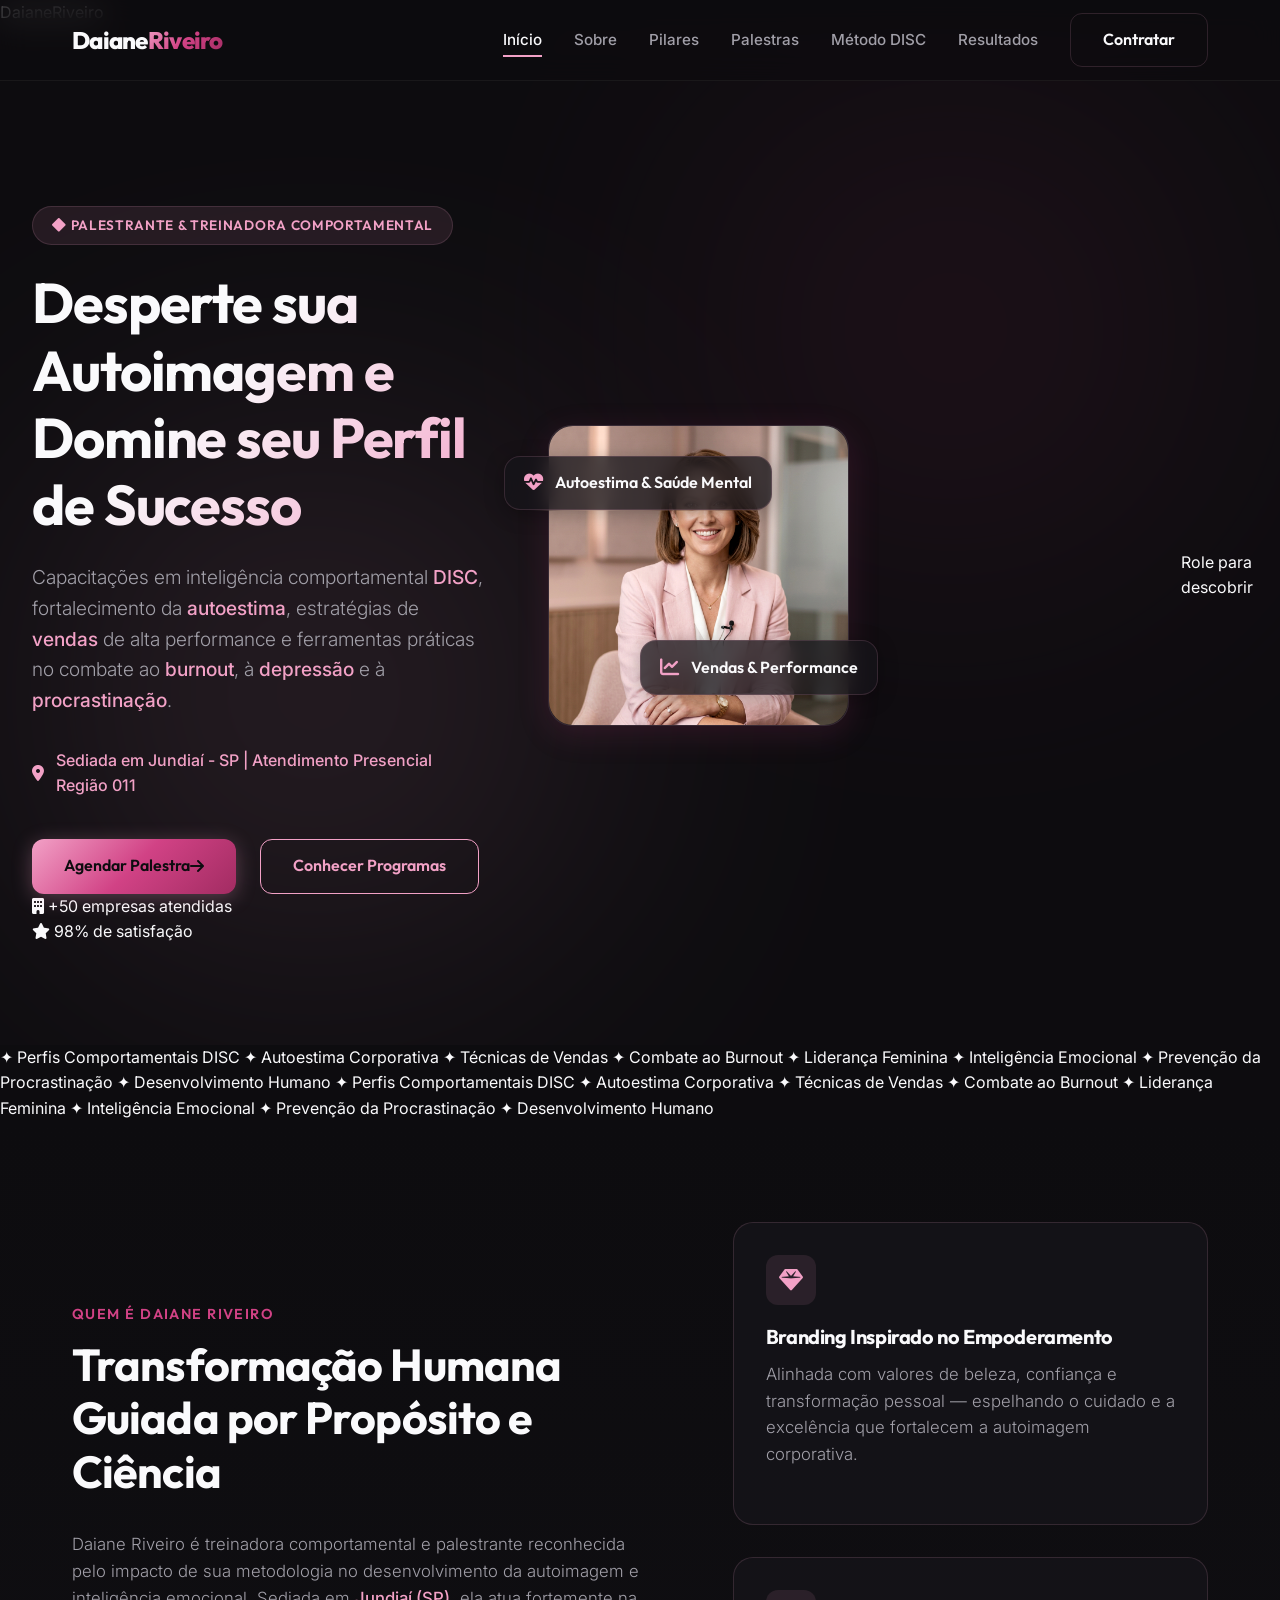
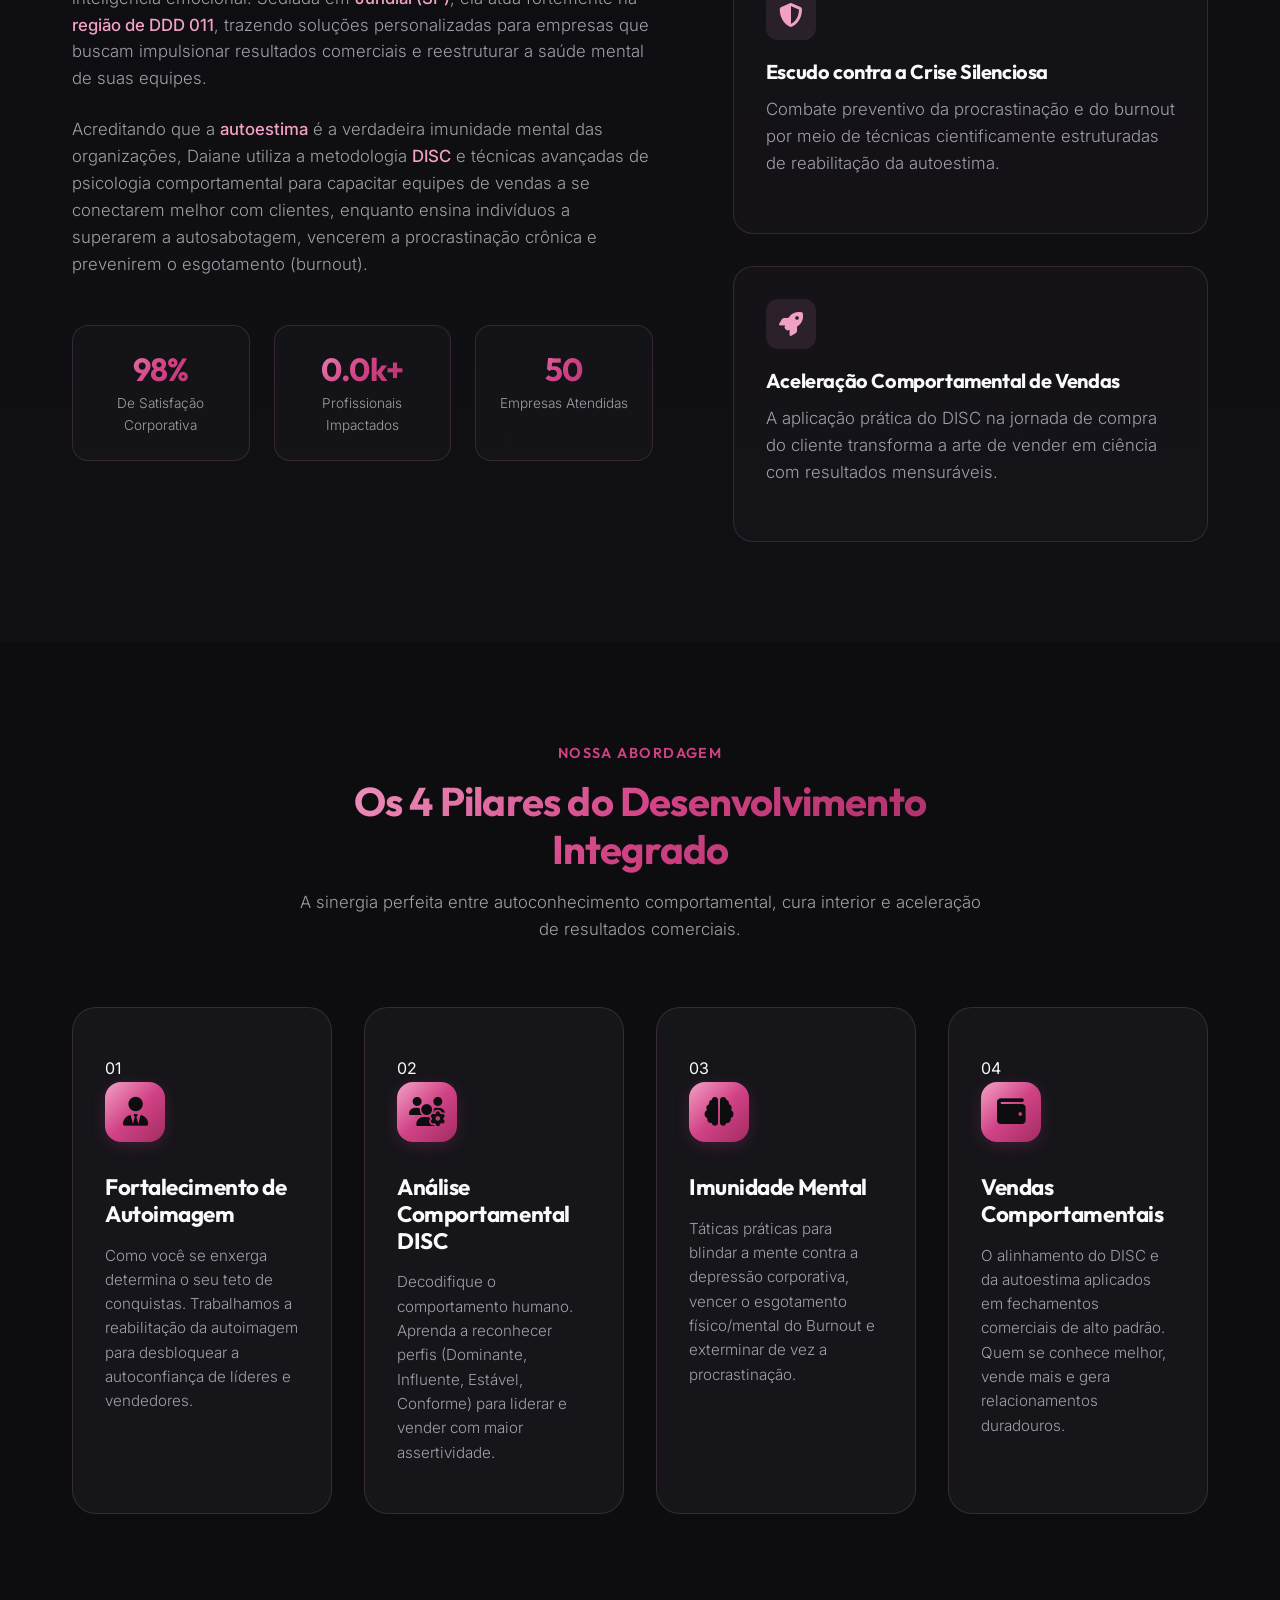
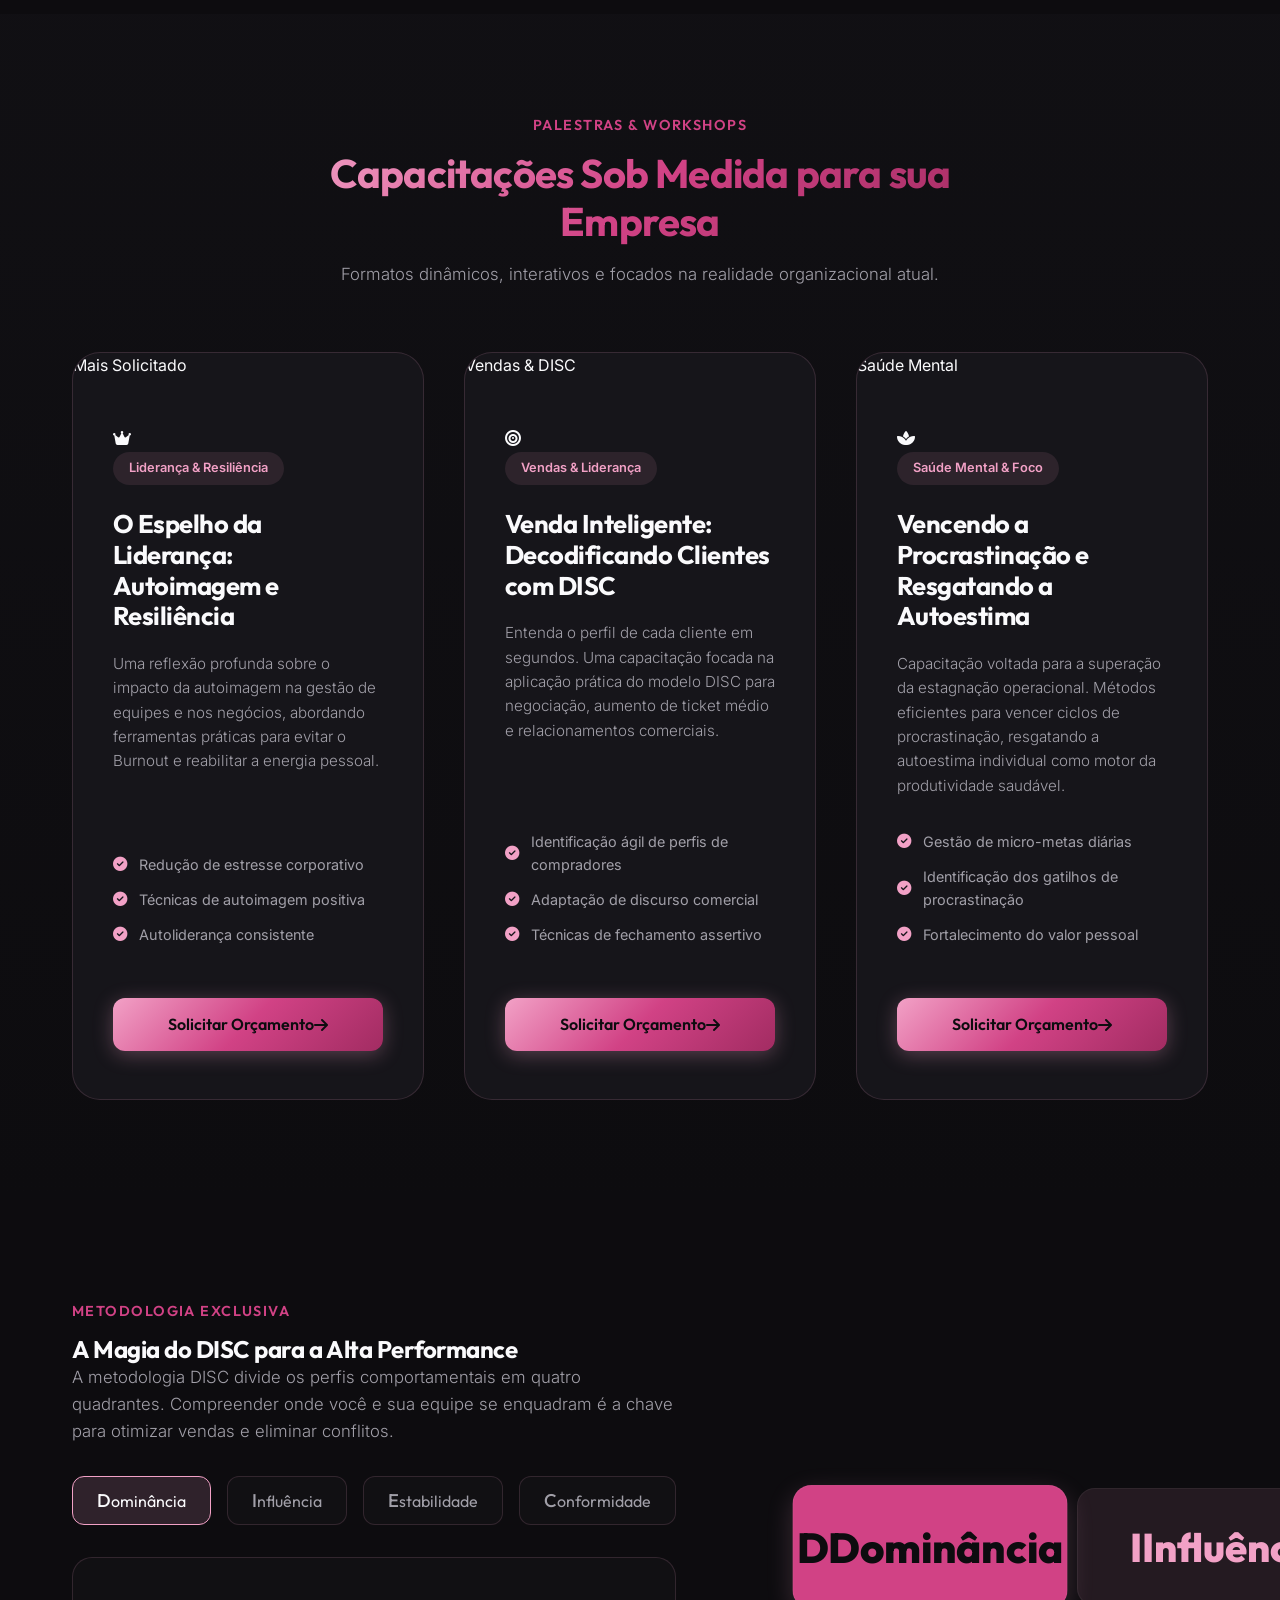
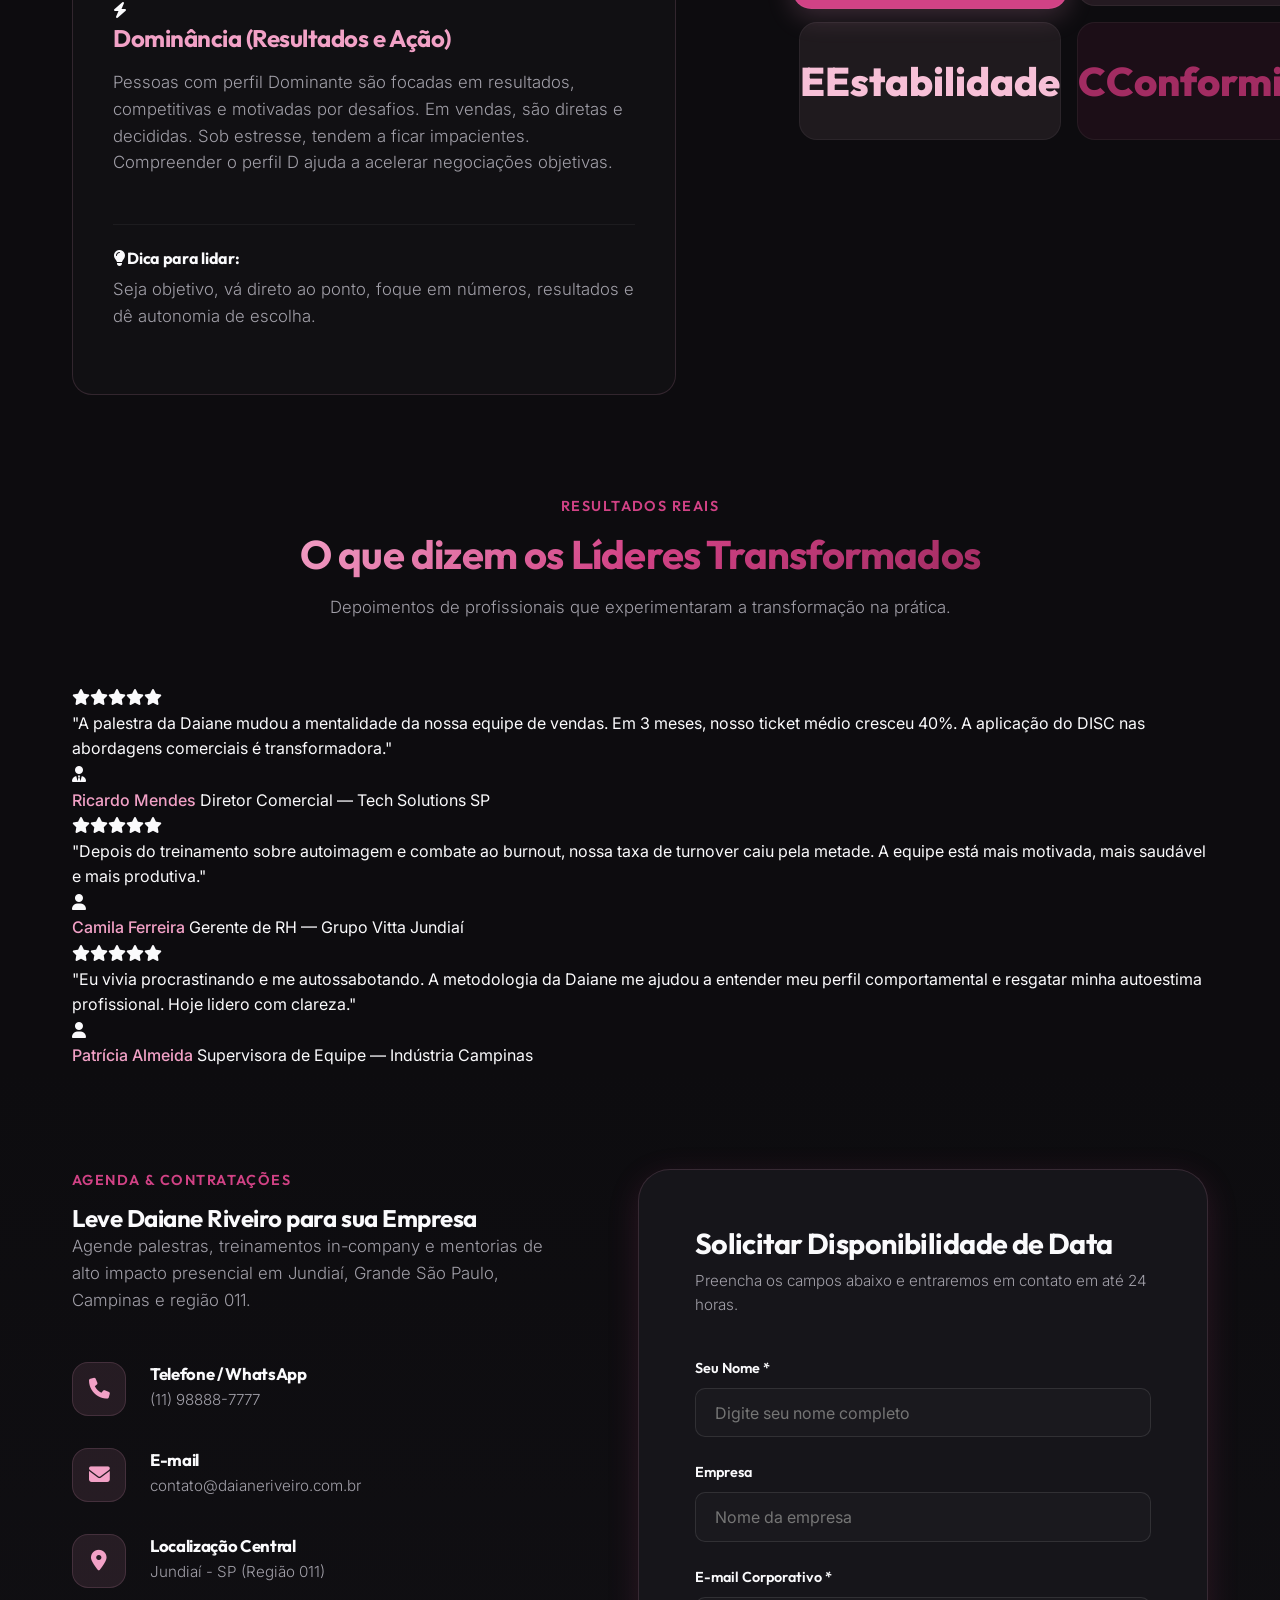
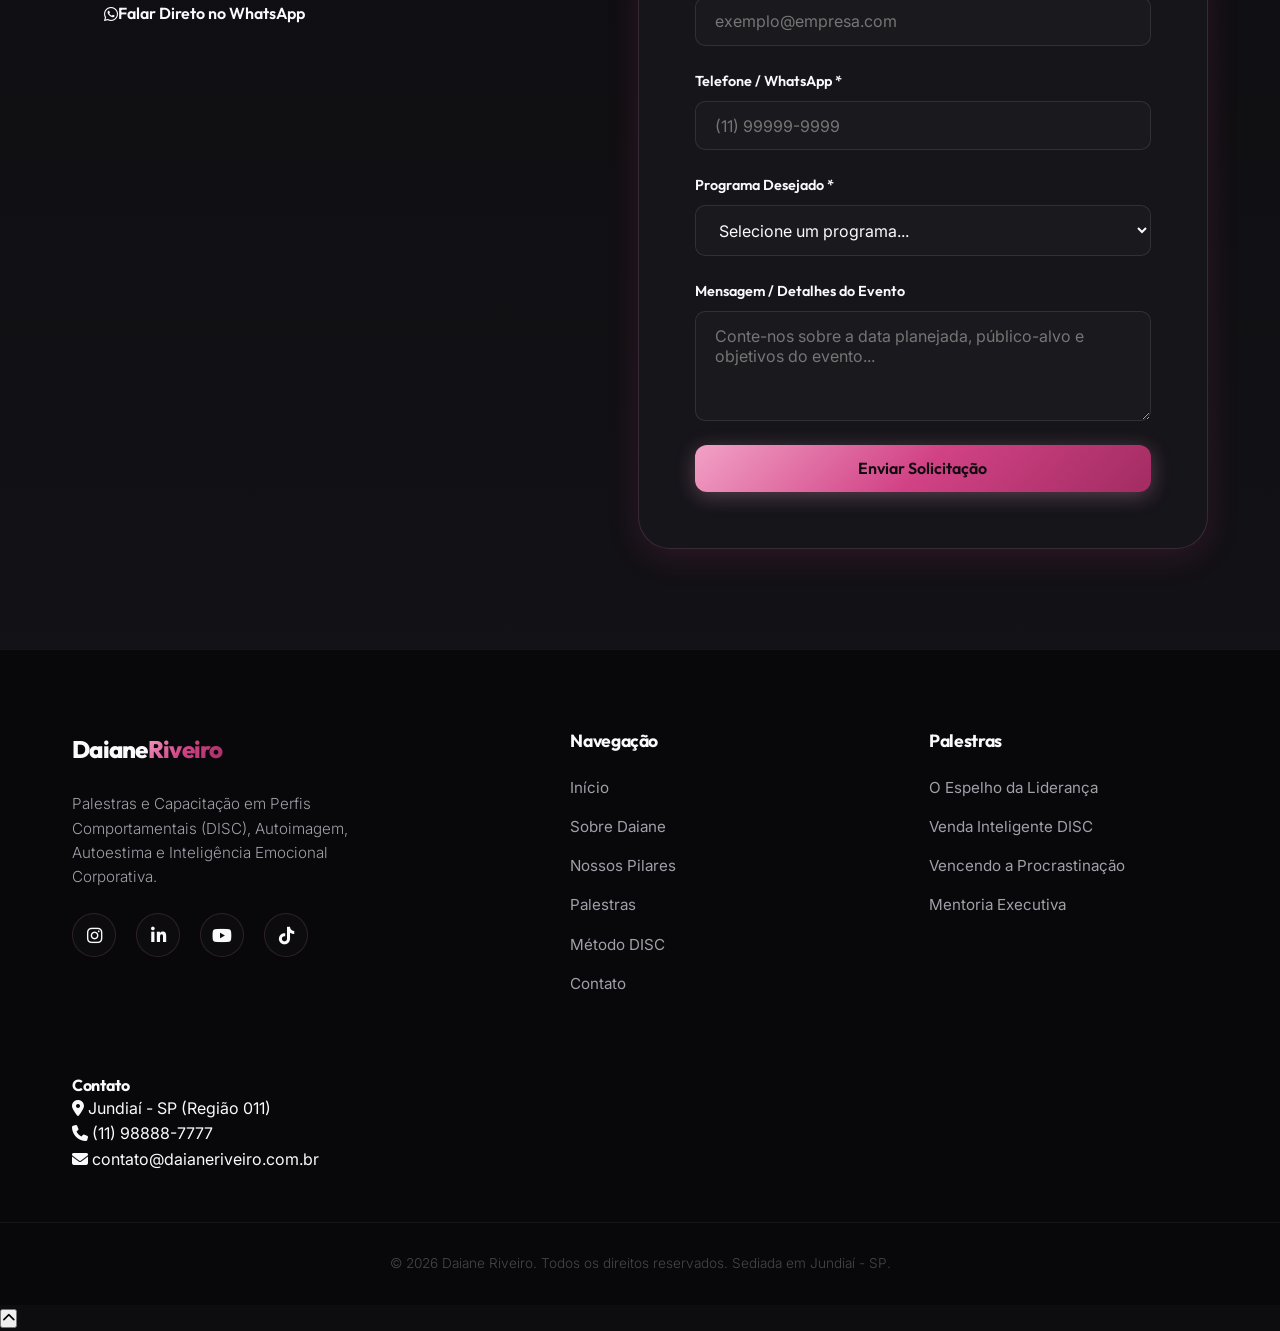
==== commit e2f44d2a: "[IA] feat: HTML5 semântico premium para landing page O quê: Estrutura completa da landing page com s" ====
--- a/index.html
+++ b/index.html
@@ -3,8 +3,16 @@
 <head>
     <meta charset="UTF-8">
     <meta name="viewport" content="width=device-width, initial-scale=1.0">
-    <title>Daiane Riveiro | Palestras, Capacitação e Desenvolvimento Humano</title>
-    <meta name="description" content="Capacitação profissional em Jundiaí e região 011. Especialista em perfis comportamentais DISC, autoimagem, vendas e resiliência mental contra burnout e procrastinação.">
+    <title>Daiane Riveiro | Palestras Corporativas, DISC & Desenvolvimento Humano</title>
+    <meta name="description" content="Daiane Riveiro — Palestrante e Treinadora Comportamental em Jundiaí (SP). Especialista em perfis DISC, autoimagem corporativa, técnicas de vendas e prevenção de Burnout. Região 011.">
+    <meta name="keywords" content="palestrante corporativa, DISC, autoimagem, autoestima, burnout, vendas, Jundiaí, treinamento comportamental">
+    <meta name="author" content="Daiane Riveiro">
+    <meta property="og:title" content="Daiane Riveiro | Palestras Corporativas & Desenvolvimento Humano">
+    <meta property="og:description" content="Transforme equipes com inteligência comportamental DISC, fortalecimento da autoimagem e estratégias contra Burnout.">
+    <meta property="og:type" content="website">
+    <meta property="og:image" content="palestrante_foto.png">
+    <!-- Favicon -->
+    <link rel="icon" type="image/svg+xml" href="data:image/svg+xml,<svg xmlns='http://www.w3.org/2000/svg' viewBox='0 0 100 100'><text y='.9em' font-size='90'>💎</text></svg>">
     <!-- Google Fonts -->
     <link rel="preconnect" href="https://fonts.googleapis.com">
     <link rel="preconnect" href="https://fonts.gstatic.com" crossorigin>
@@ -15,53 +23,89 @@
     <script src="script.js" defer></script>
 </head>
 <body>
+    <!-- Cursor personalizado -->
+    <div class="custom-cursor" id="customCursor"></div>
+    <div class="custom-cursor-dot" id="customCursorDot"></div>
+
+    <!-- Loader Elegante -->
+    <div class="page-loader" id="pageLoader">
+        <div class="loader-content">
+            <div class="loader-logo">Daiane<span>Riveiro</span></div>
+            <div class="loader-bar"><div class="loader-bar-fill"></div></div>
+        </div>
+    </div>
+
     <!-- Barra de Navegação -->
-    <header class="header">
+    <header class="header" id="siteHeader">
         <div class="container nav-container">
-            <a href="#" class="logo">
+            <a href="#" class="logo" aria-label="Página inicial">
                 Daiane<span>Riveiro</span>
             </a>
             <button class="mobile-nav-toggle" aria-label="Abrir menu" aria-expanded="false" id="navToggle">
-                <i class="fa-solid fa-bars"></i>
+                <span class="hamburger-line"></span>
+                <span class="hamburger-line"></span>
+                <span class="hamburger-line"></span>
             </button>
-            <nav class="nav-menu" id="navMenu">
+            <nav class="nav-menu" id="navMenu" aria-label="Navegação principal">
                 <ul>
                     <li><a href="#inicio" class="nav-link active">Início</a></li>
                     <li><a href="#sobre" class="nav-link">Sobre</a></li>
                     <li><a href="#pilares" class="nav-link">Pilares</a></li>
                     <li><a href="#palestras" class="nav-link">Palestras</a></li>
                     <li><a href="#disc" class="nav-link">Método DISC</a></li>
+                    <li><a href="#depoimentos" class="nav-link">Resultados</a></li>
                     <li><a href="#contato" class="btn btn-secondary nav-btn">Contratar</a></li>
                 </ul>
             </nav>
         </div>
+        <!-- Barra de progresso de scroll -->
+        <div class="scroll-progress" id="scrollProgress"></div>
     </header>
 
     <main>
         <!-- Hero Section -->
         <section id="inicio" class="hero">
             <div class="container hero-container">
-                <div class="hero-content">
-                    <span class="badge">Palestrante & Treinadora Comportamental</span>
-                    <h1>Desperte sua Autoimagem e Domine seu Perfil de Sucesso</h1>
+                <div class="hero-content" data-reveal="left">
+                    <span class="badge">
+                        <i class="fa-solid fa-diamond"></i>
+                        Palestrante & Treinadora Comportamental
+                    </span>
+                    <h1>Desperte sua <span class="text-gradient">Autoimagem</span> e Domine seu Perfil de <span class="text-gradient">Sucesso</span></h1>
                     <p class="hero-description">
-                        Capacitações em inteligência comportamental **DISC**, fortalecimento da **autoestima**, estratégias de **vendas** de alta performance e ferramentas práticas no combate ao **burnout**, à **depressão** e à **procrastinação**.
+                        Capacitações em inteligência comportamental <strong>DISC</strong>, fortalecimento da <strong>autoestima</strong>, estratégias de <strong>vendas</strong> de alta performance e ferramentas práticas no combate ao <strong>burnout</strong>, à <strong>depressão</strong> e à <strong>procrastinação</strong>.
                     </p>
                     <div class="hero-location">
                         <i class="fa-solid fa-location-dot"></i>
                         <span>Sediada em Jundiaí - SP | Atendimento Presencial Região 011</span>
                     </div>
                     <div class="hero-actions">
-                        <a href="#contato" class="btn btn-primary">Agendar Palestra</a>
+                        <a href="#contato" class="btn btn-primary" id="heroCta">
+                            <span>Agendar Palestra</span>
+                            <i class="fa-solid fa-arrow-right"></i>
+                        </a>
                         <a href="#palestras" class="btn btn-outline">Conhecer Programas</a>
                     </div>
-                </div>
-                <div class="hero-image-container">
+                    <!-- Indicadores de credibilidade -->
+                    <div class="hero-trust">
+                        <div class="trust-item">
+                            <i class="fa-solid fa-building"></i>
+                            <span>+50 empresas atendidas</span>
+                        </div>
+                        <div class="trust-divider"></div>
+                        <div class="trust-item">
+                            <i class="fa-solid fa-star"></i>
+                            <span>98% de satisfação</span>
+                        </div>
+                    </div>
+                </div>
+                <div class="hero-image-container" data-reveal="right">
                     <div class="image-wrapper">
-                        <img src="palestrante_foto.png" alt="Daiane Riveiro - Palestrante Profissional" class="hero-img">
+                        <img src="palestrante_foto.png" alt="Daiane Riveiro - Palestrante Profissional e Treinadora Comportamental" class="hero-img" width="500" height="500">
+                        <div class="image-glow"></div>
                         <div class="floating-badge badge-top">
-                            <i class="fa-solid fa-heart"></i>
-                            <span>Autoestima & Saúde</span>
+                            <i class="fa-solid fa-heart-pulse"></i>
+                            <span>Autoestima & Saúde Mental</span>
                         </div>
                         <div class="floating-badge badge-bottom">
                             <i class="fa-solid fa-chart-line"></i>
@@ -70,49 +114,95 @@
                     </div>
                 </div>
             </div>
-            <div class="hero-bg-shapes">
+            <!-- Formas de fundo decorativas -->
+            <div class="hero-bg-shapes" aria-hidden="true">
                 <div class="shape shape-1"></div>
                 <div class="shape shape-2"></div>
+                <div class="shape shape-3"></div>
+            </div>
+            <!-- Partículas flutuantes -->
+            <canvas id="heroParticles" class="hero-particles" aria-hidden="true"></canvas>
+            <!-- Indicador de scroll -->
+            <div class="scroll-indicator" aria-hidden="true">
+                <div class="scroll-mouse">
+                    <div class="scroll-wheel"></div>
+                </div>
+                <span>Role para descobrir</span>
+            </div>
+        </section>
+
+        <!-- Barra de Marcas / Social Proof -->
+        <section class="trust-bar" aria-label="Áreas de atuação">
+            <div class="trust-bar-inner">
+                <div class="trust-marquee">
+                    <span>✦ Perfis Comportamentais DISC</span>
+                    <span>✦ Autoestima Corporativa</span>
+                    <span>✦ Técnicas de Vendas</span>
+                    <span>✦ Combate ao Burnout</span>
+                    <span>✦ Liderança Feminina</span>
+                    <span>✦ Inteligência Emocional</span>
+                    <span>✦ Prevenção da Procrastinação</span>
+                    <span>✦ Desenvolvimento Humano</span>
+                    <span>✦ Perfis Comportamentais DISC</span>
+                    <span>✦ Autoestima Corporativa</span>
+                    <span>✦ Técnicas de Vendas</span>
+                    <span>✦ Combate ao Burnout</span>
+                    <span>✦ Liderança Feminina</span>
+                    <span>✦ Inteligência Emocional</span>
+                    <span>✦ Prevenção da Procrastinação</span>
+                    <span>✦ Desenvolvimento Humano</span>
+                </div>
             </div>
         </section>
 
         <!-- Seção Sobre Daiane Riveiro -->
         <section id="sobre" class="about">
             <div class="container about-container">
-                <div class="about-info">
+                <div class="about-info" data-reveal="left">
                     <span class="section-subtitle">Quem é Daiane Riveiro</span>
-                    <h2>Transformação Humana Guiada por Propósito e Ciência</h2>
+                    <h2>Transformação Humana Guiada por <span class="text-gradient">Propósito</span> e Ciência</h2>
                     <p>
-                        Daiane Riveiro é treinadora comportamental e palestrante reconhecida pelo impacto de sua metodologia no desenvolvimento da autoimagem e inteligência emocional. Sediada em Jundiaí (SP), ela atua fortemente na região de DDD 011, trazendo soluções personalizadas para empresas que buscam impulsionar resultados comerciais e reestruturar a saúde mental de suas equipes.
+                        Daiane Riveiro é treinadora comportamental e palestrante reconhecida pelo impacto de sua metodologia no desenvolvimento da autoimagem e inteligência emocional. Sediada em <strong>Jundiaí (SP)</strong>, ela atua fortemente na <strong>região de DDD 011</strong>, trazendo soluções personalizadas para empresas que buscam impulsionar resultados comerciais e reestruturar a saúde mental de suas equipes.
                     </p>
                     <p>
-                        Acreditando que a **autoestima** é a verdadeira imunidade mental das organizações, Daiane utiliza a metodologia **DISC** e técnicas avançadas de psicologia comportamental para capacitar equipes de vendas a se conectarem melhor com clientes, enquanto ensina indivíduos a superarem a autosabotagem, vencerem a procrastinação crônica e prevenirem o esgotamento (burnout).
+                        Acreditando que a <strong>autoestima</strong> é a verdadeira imunidade mental das organizações, Daiane utiliza a metodologia <strong>DISC</strong> e técnicas avançadas de psicologia comportamental para capacitar equipes de vendas a se conectarem melhor com clientes, enquanto ensina indivíduos a superarem a autosabotagem, vencerem a procrastinação crônica e prevenirem o esgotamento (burnout).
                     </p>
                     <div class="about-stats">
-                        <div class="stat-card">
-                            <h3 class="stat-number" data-target="98">98%</h3>
-                            <p class="stat-label">De Satisfação corporativa</p>
-                        </div>
-                        <div class="stat-card">
-                            <h3 class="stat-number" data-target="1500">1.5k+</h3>
-                            <p class="stat-label">Profissionais impactados</p>
-                        </div>
-                        <div class="stat-card">
-                            <h3 class="stat-number" data-target="11">011</h3>
-                            <p class="stat-label">Região atendida presencialmente</p>
-                        </div>
-                    </div>
-                </div>
-                <div class="about-highlights">
+                        <div class="stat-card" data-reveal="up">
+                            <h3 class="stat-number" data-target="98">0</h3>
+                            <p class="stat-label">De Satisfação Corporativa</p>
+                            <div class="stat-bar"><div class="stat-bar-fill" style="--fill-width: 98%"></div></div>
+                        </div>
+                        <div class="stat-card" data-reveal="up">
+                            <h3 class="stat-number" data-target="1500">0</h3>
+                            <p class="stat-label">Profissionais Impactados</p>
+                            <div class="stat-bar"><div class="stat-bar-fill" style="--fill-width: 85%"></div></div>
+                        </div>
+                        <div class="stat-card" data-reveal="up">
+                            <h3 class="stat-number" data-target="50">0</h3>
+                            <p class="stat-label">Empresas Atendidas</p>
+                            <div class="stat-bar"><div class="stat-bar-fill" style="--fill-width: 72%"></div></div>
+                        </div>
+                    </div>
+                </div>
+                <div class="about-highlights" data-reveal="right">
                     <div class="highlight-box">
                         <div class="highlight-icon"><i class="fa-solid fa-gem"></i></div>
                         <h4>Branding Inspirado no Empoderamento</h4>
                         <p>Alinhada com valores de beleza, confiança e transformação pessoal — espelhando o cuidado e a excelência que fortalecem a autoimagem corporativa.</p>
+                        <div class="highlight-glow"></div>
                     </div>
                     <div class="highlight-box">
                         <div class="highlight-icon"><i class="fa-solid fa-shield-halved"></i></div>
                         <h4>Escudo contra a Crise Silenciosa</h4>
                         <p>Combate preventivo da procrastinação e do burnout por meio de técnicas cientificamente estruturadas de reabilitação da autoestima.</p>
+                        <div class="highlight-glow"></div>
+                    </div>
+                    <div class="highlight-box">
+                        <div class="highlight-icon"><i class="fa-solid fa-rocket"></i></div>
+                        <h4>Aceleração Comportamental de Vendas</h4>
+                        <p>A aplicação prática do DISC na jornada de compra do cliente transforma a arte de vender em ciência com resultados mensuráveis.</p>
+                        <div class="highlight-glow"></div>
                     </div>
                 </div>
             </div>
@@ -121,31 +211,39 @@
         <!-- Pilares de Transformação -->
         <section id="pilares" class="features">
             <div class="container">
-                <div class="section-header">
+                <div class="section-header" data-reveal="up">
                     <span class="section-subtitle">Nossa Abordagem</span>
-                    <h2>Os 4 Pilares do Desenvolvimento Integrado</h2>
+                    <h2>Os 4 Pilares do <span class="text-gradient">Desenvolvimento Integrado</span></h2>
                     <p>A sinergia perfeita entre autoconhecimento comportamental, cura interior e aceleração de resultados comerciais.</p>
                 </div>
                 <div class="features-grid">
-                    <div class="feature-card">
+                    <div class="feature-card" data-reveal="up" data-delay="0">
+                        <div class="feature-number">01</div>
                         <div class="feature-icon"><i class="fa-solid fa-user-tie"></i></div>
                         <h3>Fortalecimento de Autoimagem</h3>
                         <p>Como você se enxerga determina o seu teto de conquistas. Trabalhamos a reabilitação da autoimagem para desbloquear a autoconfiança de líderes e vendedores.</p>
-                    </div>
-                    <div class="feature-card">
+                        <div class="feature-card-glow"></div>
+                    </div>
+                    <div class="feature-card" data-reveal="up" data-delay="100">
+                        <div class="feature-number">02</div>
                         <div class="feature-icon"><i class="fa-solid fa-users-gear"></i></div>
                         <h3>Análise Comportamental DISC</h3>
                         <p>Decodifique o comportamento humano. Aprenda a reconhecer perfis (Dominante, Influente, Estável, Conforme) para liderar e vender com maior assertividade.</p>
-                    </div>
-                    <div class="feature-card">
+                        <div class="feature-card-glow"></div>
+                    </div>
+                    <div class="feature-card" data-reveal="up" data-delay="200">
+                        <div class="feature-number">03</div>
                         <div class="feature-icon"><i class="fa-solid fa-brain"></i></div>
                         <h3>Imunidade Mental</h3>
                         <p>Táticas práticas para blindar a mente contra a depressão corporativa, vencer o esgotamento físico/mental do Burnout e exterminar de vez a procrastinação.</p>
-                    </div>
-                    <div class="feature-card">
+                        <div class="feature-card-glow"></div>
+                    </div>
+                    <div class="feature-card" data-reveal="up" data-delay="300">
+                        <div class="feature-number">04</div>
                         <div class="feature-icon"><i class="fa-solid fa-wallet"></i></div>
                         <h3>Vendas Comportamentais</h3>
                         <p>O alinhamento do DISC e da autoestima aplicados em fechamentos comerciais de alto padrão. Quem se conhece melhor, vende mais e gera relacionamentos duradouros.</p>
+                        <div class="feature-card-glow"></div>
                     </div>
                 </div>
             </div>
@@ -154,52 +252,58 @@
         <!-- Portfólio de Palestras -->
         <section id="palestras" class="programs">
             <div class="container">
-                <div class="section-header">
+                <div class="section-header" data-reveal="up">
                     <span class="section-subtitle">Palestras & Workshops</span>
-                    <h2>Capacitações Sob Medida para sua Empresa</h2>
+                    <h2>Capacitações <span class="text-gradient">Sob Medida</span> para sua Empresa</h2>
                     <p>Formatos dinâmicos, interativos e focados na realidade organizacional atual.</p>
                 </div>
                 <div class="programs-grid">
                     <!-- Palestra 1 -->
-                    <div class="program-card">
+                    <div class="program-card" data-reveal="up" data-delay="0">
+                        <div class="program-ribbon">Mais Solicitado</div>
                         <div class="program-content">
-                            <span class="program-tag">Mais Solicitado</span>
+                            <div class="program-icon"><i class="fa-solid fa-crown"></i></div>
+                            <span class="program-tag">Liderança & Resiliência</span>
                             <h3>O Espelho da Liderança: Autoimagem e Resiliência</h3>
                             <p>Uma reflexão profunda sobre o impacto da autoimagem na gestão de equipes e nos negócios, abordando ferramentas práticas para evitar o Burnout e reabilitar a energia pessoal.</p>
                             <ul class="program-benefits">
-                                <li><i class="fa-solid fa-check"></i> Redução de estresse corporativo</li>
-                                <li><i class="fa-solid fa-check"></i> Técnicas de autoimagem positiva</li>
-                                <li><i class="fa-solid fa-check"></i> Autoliderança consistente</li>
+                                <li><i class="fa-solid fa-check-circle"></i> Redução de estresse corporativo</li>
+                                <li><i class="fa-solid fa-check-circle"></i> Técnicas de autoimagem positiva</li>
+                                <li><i class="fa-solid fa-check-circle"></i> Autoliderança consistente</li>
                             </ul>
-                            <a href="#contato" class="btn btn-secondary btn-full">Solicitar Orçamento</a>
+                            <a href="#contato" class="btn btn-primary btn-full">Solicitar Orçamento <i class="fa-solid fa-arrow-right"></i></a>
                         </div>
                     </div>
                     <!-- Palestra 2 -->
-                    <div class="program-card">
+                    <div class="program-card featured" data-reveal="up" data-delay="150">
+                        <div class="program-ribbon">Vendas & DISC</div>
                         <div class="program-content">
+                            <div class="program-icon"><i class="fa-solid fa-bullseye"></i></div>
                             <span class="program-tag">Vendas & Liderança</span>
                             <h3>Venda Inteligente: Decodificando Clientes com DISC</h3>
                             <p>Entenda o perfil de cada cliente em segundos. Uma capacitação focada na aplicação prática do modelo DISC para negociação, aumento de ticket médio e relacionamentos comerciais.</p>
                             <ul class="program-benefits">
-                                <li><i class="fa-solid fa-check"></i> Identificação ágil de perfis de compradores</li>
-                                <li><i class="fa-solid fa-check"></i> Adaptação de discurso comercial</li>
-                                <li><i class="fa-solid fa-check"></i> Técnicas de fechamento assertivo</li>
+                                <li><i class="fa-solid fa-check-circle"></i> Identificação ágil de perfis de compradores</li>
+                                <li><i class="fa-solid fa-check-circle"></i> Adaptação de discurso comercial</li>
+                                <li><i class="fa-solid fa-check-circle"></i> Técnicas de fechamento assertivo</li>
                             </ul>
-                            <a href="#contato" class="btn btn-secondary btn-full">Solicitar Orçamento</a>
+                            <a href="#contato" class="btn btn-primary btn-full">Solicitar Orçamento <i class="fa-solid fa-arrow-right"></i></a>
                         </div>
                     </div>
                     <!-- Palestra 3 -->
-                    <div class="program-card">
+                    <div class="program-card" data-reveal="up" data-delay="300">
+                        <div class="program-ribbon">Saúde Mental</div>
                         <div class="program-content">
+                            <div class="program-icon"><i class="fa-solid fa-spa"></i></div>
                             <span class="program-tag">Saúde Mental & Foco</span>
                             <h3>Vencendo a Procrastinação e Resgatando a Autoestima</h3>
                             <p>Capacitação voltada para a superação da estagnação operacional. Métodos eficientes para vencer ciclos de procrastinação, resgatando a autoestima individual como motor da produtividade saudável.</p>
                             <ul class="program-benefits">
-                                <li><i class="fa-solid fa-check"></i> Gestão de micro-metas diárias</li>
-                                <li><i class="fa-solid fa-check"></i> Identificação dos gatilhos de procrastinação</li>
-                                <li><i class="fa-solid fa-check"></i> Fortalecimento do valor pessoal</li>
+                                <li><i class="fa-solid fa-check-circle"></i> Gestão de micro-metas diárias</li>
+                                <li><i class="fa-solid fa-check-circle"></i> Identificação dos gatilhos de procrastinação</li>
+                                <li><i class="fa-solid fa-check-circle"></i> Fortalecimento do valor pessoal</li>
                             </ul>
-                            <a href="#contato" class="btn btn-secondary btn-full">Solicitar Orçamento</a>
+                            <a href="#contato" class="btn btn-primary btn-full">Solicitar Orçamento <i class="fa-solid fa-arrow-right"></i></a>
                         </div>
                     </div>
                 </div>
@@ -209,33 +313,113 @@
         <!-- Seção sobre Perfil DISC Interativa -->
         <section id="disc" class="disc-section">
             <div class="container disc-container">
-                <div class="disc-info">
+                <div class="disc-info" data-reveal="left">
                     <span class="section-subtitle">Metodologia Exclusiva</span>
-                    <h2>A Magia do DISC para a Alta Performance</h2>
+                    <h2>A Magia do <span class="text-gradient">DISC</span> para a Alta Performance</h2>
                     <p>
                         A metodologia DISC divide os perfis comportamentais em quatro quadrantes. Compreender onde você e sua equipe se enquadram é a chave para otimizar vendas e eliminar conflitos.
                     </p>
                     <div class="disc-selector">
-                        <button class="disc-btn active" data-disc="d"><strong>D</strong>ominância</button>
-                        <button class="disc-btn" data-disc="i"><strong>I</strong>nfluência</button>
-                        <button class="disc-btn" data-disc="s"><strong>E</strong>stabilidade</button>
-                        <button class="disc-btn" data-disc="c"><strong>C</strong>onformidade</button>
+                        <button class="disc-btn active" data-disc="d" aria-label="Perfil Dominância">
+                            <strong>D</strong>ominância
+                        </button>
+                        <button class="disc-btn" data-disc="i" aria-label="Perfil Influência">
+                            <strong>I</strong>nfluência
+                        </button>
+                        <button class="disc-btn" data-disc="s" aria-label="Perfil Estabilidade">
+                            <strong>E</strong>stabilidade
+                        </button>
+                        <button class="disc-btn" data-disc="c" aria-label="Perfil Conformidade">
+                            <strong>C</strong>onformidade
+                        </button>
                     </div>
                     <div class="disc-content-box" id="discContent">
+                        <div class="disc-profile-icon" id="discIcon"><i class="fa-solid fa-bolt"></i></div>
                         <h4 id="discTitle">Dominância (Resultados e Ação)</h4>
                         <p id="discText">Pessoas com perfil Dominante são focadas em resultados, competitivas e motivadas por desafios. Em vendas, são diretas e decididas. Sob estresse, tendem a ficar impacientes. Compreender o perfil D ajuda a acelerar negociações objetivas.</p>
                         <div class="disc-tips">
-                            <h5>Dica para lidar:</h5>
+                            <h5><i class="fa-solid fa-lightbulb"></i> Dica para lidar:</h5>
                             <p id="discTip">Seja objetivo, vá direto ao ponto, foque em números, resultados e dê autonomia de escolha.</p>
                         </div>
                     </div>
                 </div>
-                <div class="disc-visual">
+                <div class="disc-visual" data-reveal="right">
                     <div class="disc-matrix">
-                        <div class="matrix-quad quad-d active" data-disc="d">D</div>
-                        <div class="matrix-quad quad-i" data-disc="i">I</div>
-                        <div class="matrix-quad quad-s" data-disc="s">E</div>
-                        <div class="matrix-quad quad-c" data-disc="c">C</div>
+                        <div class="matrix-quad quad-d active" data-disc="d">
+                            <span class="quad-letter">D</span>
+                            <span class="quad-label">Dominância</span>
+                        </div>
+                        <div class="matrix-quad quad-i" data-disc="i">
+                            <span class="quad-letter">I</span>
+                            <span class="quad-label">Influência</span>
+                        </div>
+                        <div class="matrix-quad quad-s" data-disc="s">
+                            <span class="quad-letter">E</span>
+                            <span class="quad-label">Estabilidade</span>
+                        </div>
+                        <div class="matrix-quad quad-c" data-disc="c">
+                            <span class="quad-letter">C</span>
+                            <span class="quad-label">Conformidade</span>
+                        </div>
+                        <div class="matrix-center-dot"></div>
+                    </div>
+                </div>
+            </div>
+        </section>
+
+        <!-- Depoimentos / Social Proof -->
+        <section id="depoimentos" class="testimonials">
+            <div class="container">
+                <div class="section-header" data-reveal="up">
+                    <span class="section-subtitle">Resultados Reais</span>
+                    <h2>O que dizem os <span class="text-gradient">Líderes Transformados</span></h2>
+                    <p>Depoimentos de profissionais que experimentaram a transformação na prática.</p>
+                </div>
+                <div class="testimonials-grid">
+                    <div class="testimonial-card" data-reveal="up" data-delay="0">
+                        <div class="testimonial-stars">
+                            <i class="fa-solid fa-star"></i><i class="fa-solid fa-star"></i><i class="fa-solid fa-star"></i><i class="fa-solid fa-star"></i><i class="fa-solid fa-star"></i>
+                        </div>
+                        <blockquote>
+                            "A palestra da Daiane mudou a mentalidade da nossa equipe de vendas. Em 3 meses, nosso ticket médio cresceu 40%. A aplicação do DISC nas abordagens comerciais é transformadora."
+                        </blockquote>
+                        <div class="testimonial-author">
+                            <div class="author-avatar"><i class="fa-solid fa-user-tie"></i></div>
+                            <div>
+                                <strong>Ricardo Mendes</strong>
+                                <span>Diretor Comercial — Tech Solutions SP</span>
+                            </div>
+                        </div>
+                    </div>
+                    <div class="testimonial-card" data-reveal="up" data-delay="150">
+                        <div class="testimonial-stars">
+                            <i class="fa-solid fa-star"></i><i class="fa-solid fa-star"></i><i class="fa-solid fa-star"></i><i class="fa-solid fa-star"></i><i class="fa-solid fa-star"></i>
+                        </div>
+                        <blockquote>
+                            "Depois do treinamento sobre autoimagem e combate ao burnout, nossa taxa de turnover caiu pela metade. A equipe está mais motivada, mais saudável e mais produtiva."
+                        </blockquote>
+                        <div class="testimonial-author">
+                            <div class="author-avatar"><i class="fa-solid fa-user"></i></div>
+                            <div>
+                                <strong>Camila Ferreira</strong>
+                                <span>Gerente de RH — Grupo Vitta Jundiaí</span>
+                            </div>
+                        </div>
+                    </div>
+                    <div class="testimonial-card" data-reveal="up" data-delay="300">
+                        <div class="testimonial-stars">
+                            <i class="fa-solid fa-star"></i><i class="fa-solid fa-star"></i><i class="fa-solid fa-star"></i><i class="fa-solid fa-star"></i><i class="fa-solid fa-star"></i>
+                        </div>
+                        <blockquote>
+                            "Eu vivia procrastinando e me autossabotando. A metodologia da Daiane me ajudou a entender meu perfil comportamental e resgatar minha autoestima profissional. Hoje lidero com clareza."
+                        </blockquote>
+                        <div class="testimonial-author">
+                            <div class="author-avatar"><i class="fa-solid fa-user"></i></div>
+                            <div>
+                                <strong>Patrícia Almeida</strong>
+                                <span>Supervisora de Equipe — Indústria Campinas</span>
+                            </div>
+                        </div>
                     </div>
                 </div>
             </div>
@@ -244,9 +428,9 @@
         <!-- Formulário de Contato e Agendamento -->
         <section id="contato" class="contact">
             <div class="container contact-container">
-                <div class="contact-info">
+                <div class="contact-info" data-reveal="left">
                     <span class="section-subtitle">Agenda & Contratações</span>
-                    <h2>Leve Daiane Riveiro para sua Empresa</h2>
+                    <h2>Leve Daiane Riveiro para sua <span class="text-gradient">Empresa</span></h2>
                     <p>Agende palestras, treinamentos in-company e mentorias de alto impacto presencial em Jundiaí, Grande São Paulo, Campinas e região 011.</p>
                     
                     <div class="contact-details">
@@ -272,29 +456,42 @@
                             </div>
                         </div>
                     </div>
-                </div>
-
-                <div class="contact-form-container">
+
+                    <!-- CTA WhatsApp -->
+                    <a href="https://wa.me/5511988887777?text=Ol%C3%A1%20Daiane!%20Gostaria%20de%20saber%20mais%20sobre%20suas%20palestras." class="btn btn-whatsapp" target="_blank" rel="noopener" id="whatsappCta">
+                        <i class="fa-brands fa-whatsapp"></i>
+                        <span>Falar Direto no WhatsApp</span>
+                    </a>
+                </div>
+
+                <div class="contact-form-container" data-reveal="right">
                     <form id="contactForm" class="contact-form" novalidate>
                         <h3>Solicitar Disponibilidade de Data</h3>
                         <p>Preencha os campos abaixo e entraremos em contato em até 24 horas.</p>
                         
-                        <div class="form-group">
-                            <label for="name">Seu Nome *</label>
-                            <input type="text" id="name" name="name" required placeholder="Digite seu nome completo">
-                            <span class="error-message" id="nameError">Nome é obrigatório.</span>
-                        </div>
-
-                        <div class="form-group">
-                            <label for="email">E-mail Corporativo *</label>
-                            <input type="email" id="email" name="email" required placeholder="exemplo@empresa.com">
-                            <span class="error-message" id="emailError">E-mail corporativo válido é obrigatório.</span>
-                        </div>
-
-                        <div class="form-group">
-                            <label for="phone">Telefone / WhatsApp *</label>
-                            <input type="tel" id="phone" name="phone" required placeholder="(11) 99999-9999">
-                            <span class="error-message" id="phoneError">Telefone válido é obrigatório.</span>
+                        <div class="form-row">
+                            <div class="form-group">
+                                <label for="name">Seu Nome *</label>
+                                <input type="text" id="name" name="name" required placeholder="Digite seu nome completo" autocomplete="name">
+                                <span class="error-message" id="nameError">Nome é obrigatório.</span>
+                            </div>
+                            <div class="form-group">
+                                <label for="company">Empresa</label>
+                                <input type="text" id="company" name="company" placeholder="Nome da empresa" autocomplete="organization">
+                            </div>
+                        </div>
+
+                        <div class="form-row">
+                            <div class="form-group">
+                                <label for="email">E-mail Corporativo *</label>
+                                <input type="email" id="email" name="email" required placeholder="exemplo@empresa.com" autocomplete="email">
+                                <span class="error-message" id="emailError">E-mail corporativo válido é obrigatório.</span>
+                            </div>
+                            <div class="form-group">
+                                <label for="phone">Telefone / WhatsApp *</label>
+                                <input type="tel" id="phone" name="phone" required placeholder="(11) 99999-9999" autocomplete="tel">
+                                <span class="error-message" id="phoneError">Telefone válido é obrigatório.</span>
+                            </div>
                         </div>
 
                         <div class="form-group">
@@ -305,6 +502,7 @@
                                 <option value="vendas-disc">Palestra/Treinamento: Venda Inteligente com DISC</option>
                                 <option value="procrastinacao-autoestima">Palestra: Vencendo a Procrastinação</option>
                                 <option value="mentoria-individual">Mentoria Executiva Individual</option>
+                                <option value="treinamento-completo">Programa Completo (Todas as Palestras)</option>
                             </select>
                             <span class="error-message" id="serviceError">Selecione uma das opções.</span>
                         </div>
@@ -316,12 +514,16 @@
 
                         <button type="submit" class="btn btn-primary btn-full" id="submitBtn">
                             <span>Enviar Solicitação</span>
+                            <div class="btn-loader" aria-hidden="true"></div>
                         </button>
                     </form>
                     <div id="formSuccess" class="form-success-alert">
-                        <i class="fa-solid fa-circle-check"></i>
+                        <div class="success-icon-wrapper">
+                            <i class="fa-solid fa-circle-check"></i>
+                        </div>
                         <h4>Solicitação Enviada com Sucesso!</h4>
                         <p>Obrigado pelo contato. Em breve entraremos em contato para confirmar detalhes.</p>
+                        <a href="#inicio" class="btn btn-outline">Voltar ao Topo</a>
                     </div>
                 </div>
             </div>
@@ -332,10 +534,16 @@
     <footer class="footer">
         <div class="container footer-container">
             <div class="footer-brand">
-                <a href="#" class="logo footer-logo">
+                <a href="#" class="logo footer-logo" aria-label="Página inicial">
                     Daiane<span>Riveiro</span>
                 </a>
                 <p>Palestras e Capacitação em Perfis Comportamentais (DISC), Autoimagem, Autoestima e Inteligência Emocional Corporativa.</p>
+                <div class="social-icons">
+                    <a href="#" aria-label="Instagram"><i class="fa-brands fa-instagram"></i></a>
+                    <a href="#" aria-label="LinkedIn"><i class="fa-brands fa-linkedin-in"></i></a>
+                    <a href="#" aria-label="YouTube"><i class="fa-brands fa-youtube"></i></a>
+                    <a href="#" aria-label="TikTok"><i class="fa-brands fa-tiktok"></i></a>
+                </div>
             </div>
             <div class="footer-links">
                 <h4>Navegação</h4>
@@ -345,14 +553,31 @@
                     <li><a href="#pilares">Nossos Pilares</a></li>
                     <li><a href="#palestras">Palestras</a></li>
                     <li><a href="#disc">Método DISC</a></li>
+                    <li><a href="#contato">Contato</a></li>
                 </ul>
             </div>
-            <div class="footer-social">
-                <h4>Redes Sociais</h4>
-                <div class="social-icons">
-                    <a href="#" aria-label="Instagram"><i class="fa-brands fa-instagram"></i></a>
-                    <a href="#" aria-label="LinkedIn"><i class="fa-brands fa-linkedin-in"></i></a>
-                    <a href="#" aria-label="YouTube"><i class="fa-brands fa-youtube"></i></a>
+            <div class="footer-links">
+                <h4>Palestras</h4>
+                <ul>
+                    <li><a href="#palestras">O Espelho da Liderança</a></li>
+                    <li><a href="#palestras">Venda Inteligente DISC</a></li>
+                    <li><a href="#palestras">Vencendo a Procrastinação</a></li>
+                    <li><a href="#palestras">Mentoria Executiva</a></li>
+                </ul>
+            </div>
+            <div class="footer-contact">
+                <h4>Contato</h4>
+                <div class="footer-contact-item">
+                    <i class="fa-solid fa-location-dot"></i>
+                    <span>Jundiaí - SP (Região 011)</span>
+                </div>
+                <div class="footer-contact-item">
+                    <i class="fa-solid fa-phone"></i>
+                    <span>(11) 98888-7777</span>
+                </div>
+                <div class="footer-contact-item">
+                    <i class="fa-solid fa-envelope"></i>
+                    <span>contato@daianeriveiro.com.br</span>
                 </div>
             </div>
         </div>
@@ -362,5 +587,10 @@
             </div>
         </div>
     </footer>
+
+    <!-- Botão Voltar ao Topo -->
+    <button class="back-to-top" id="backToTop" aria-label="Voltar ao topo">
+        <i class="fa-solid fa-chevron-up"></i>
+    </button>
 </body>
 </html>
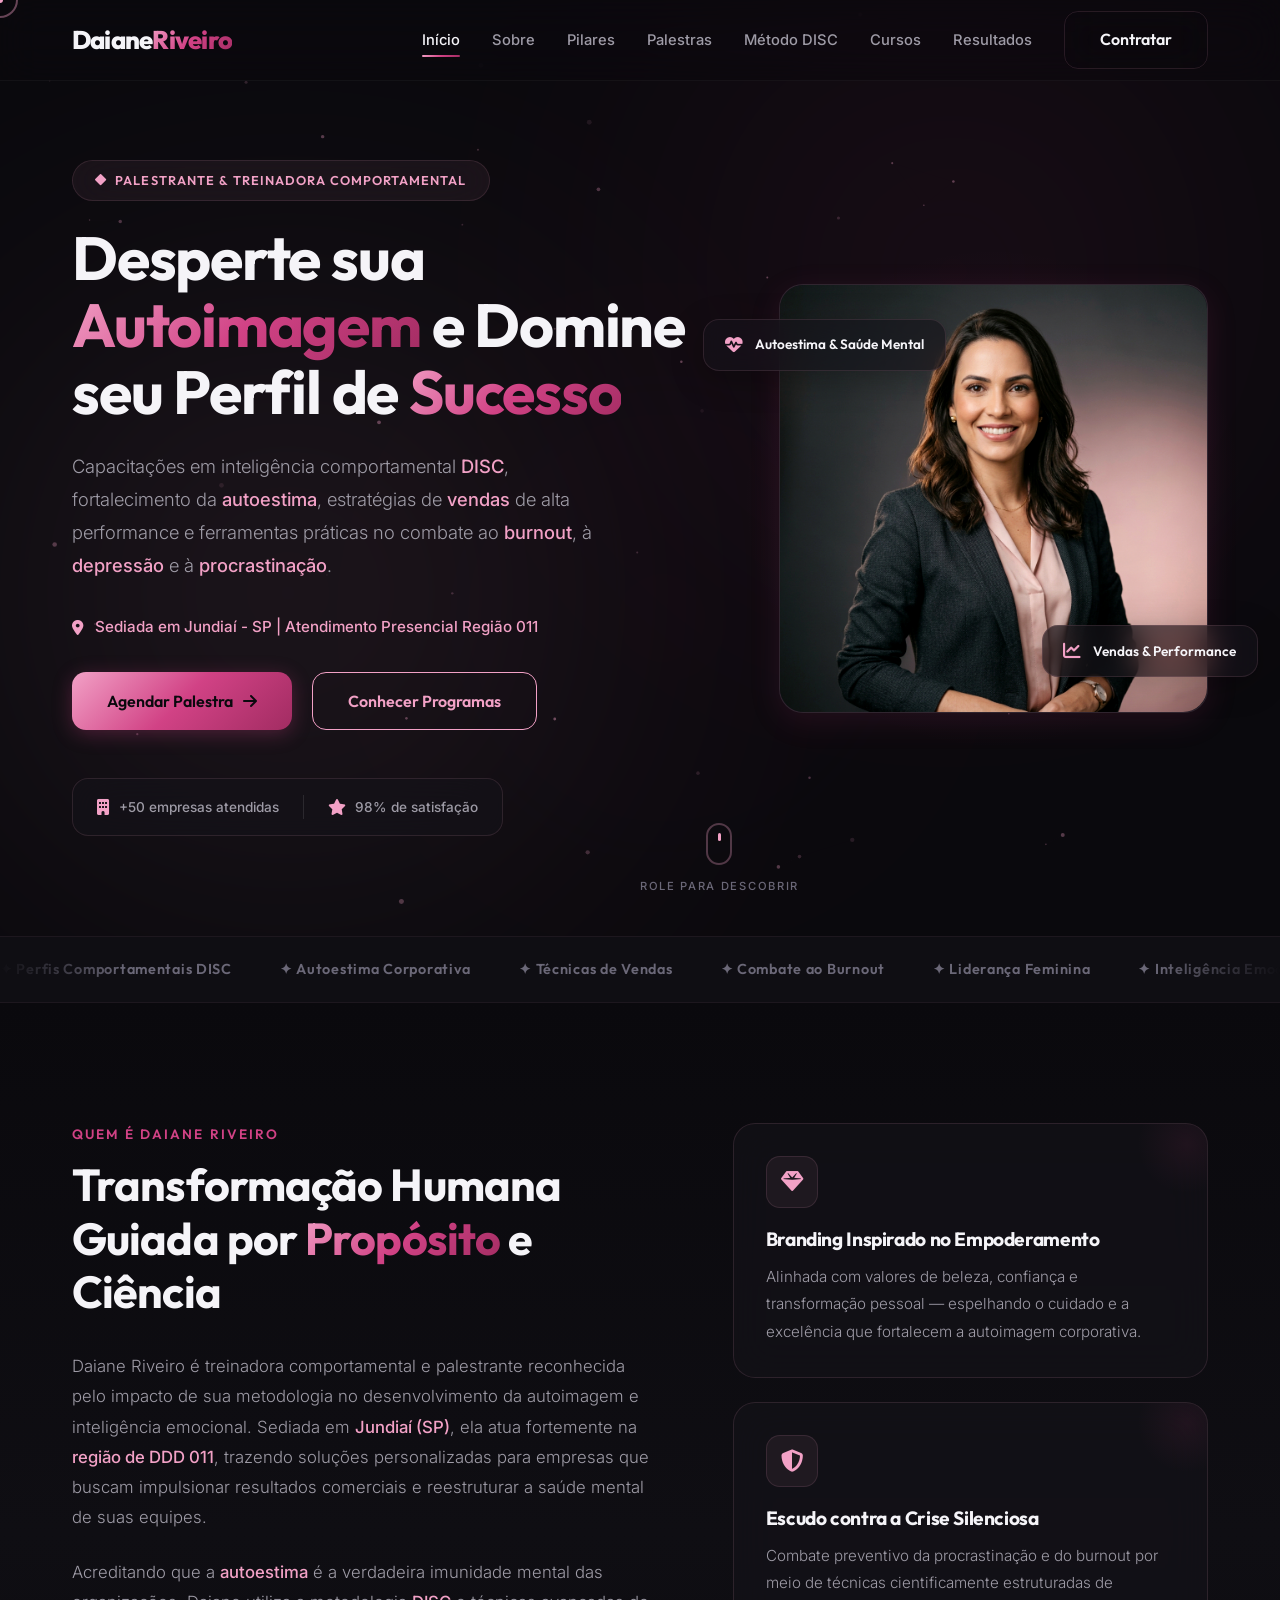
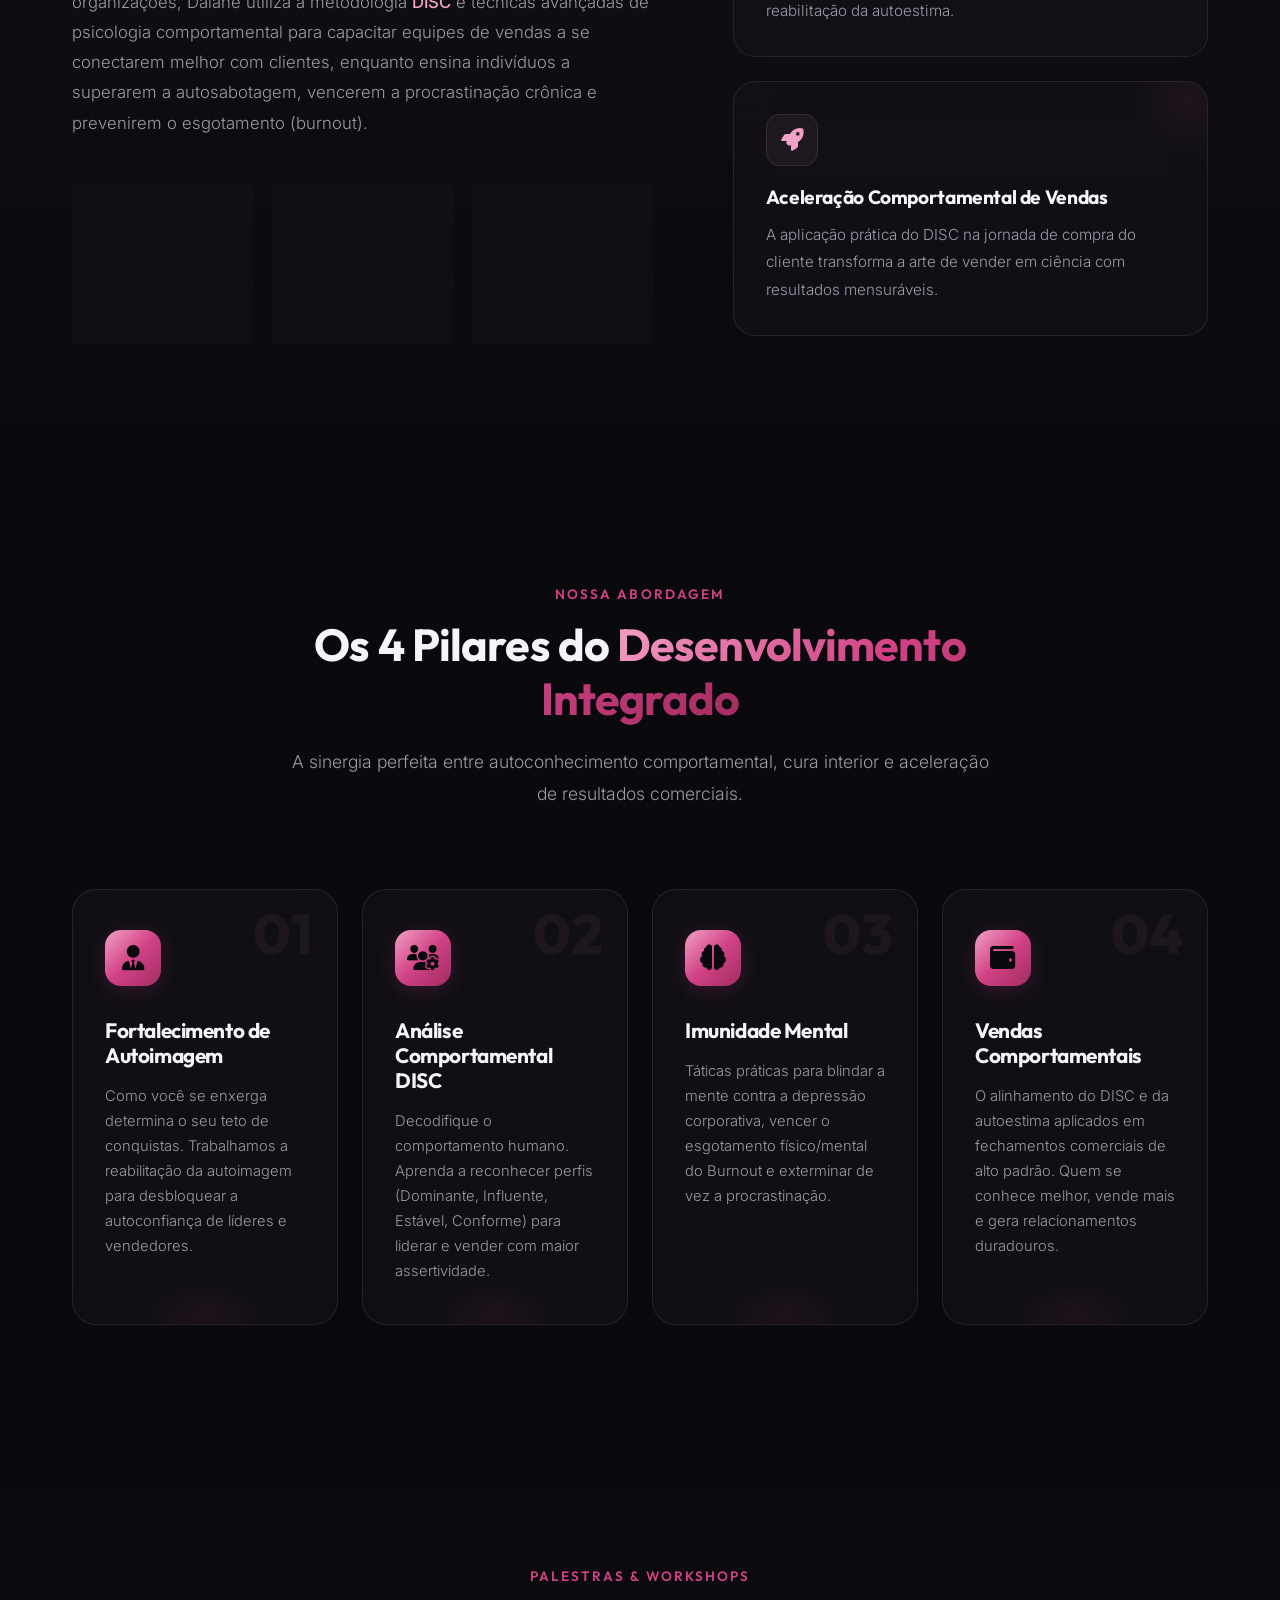
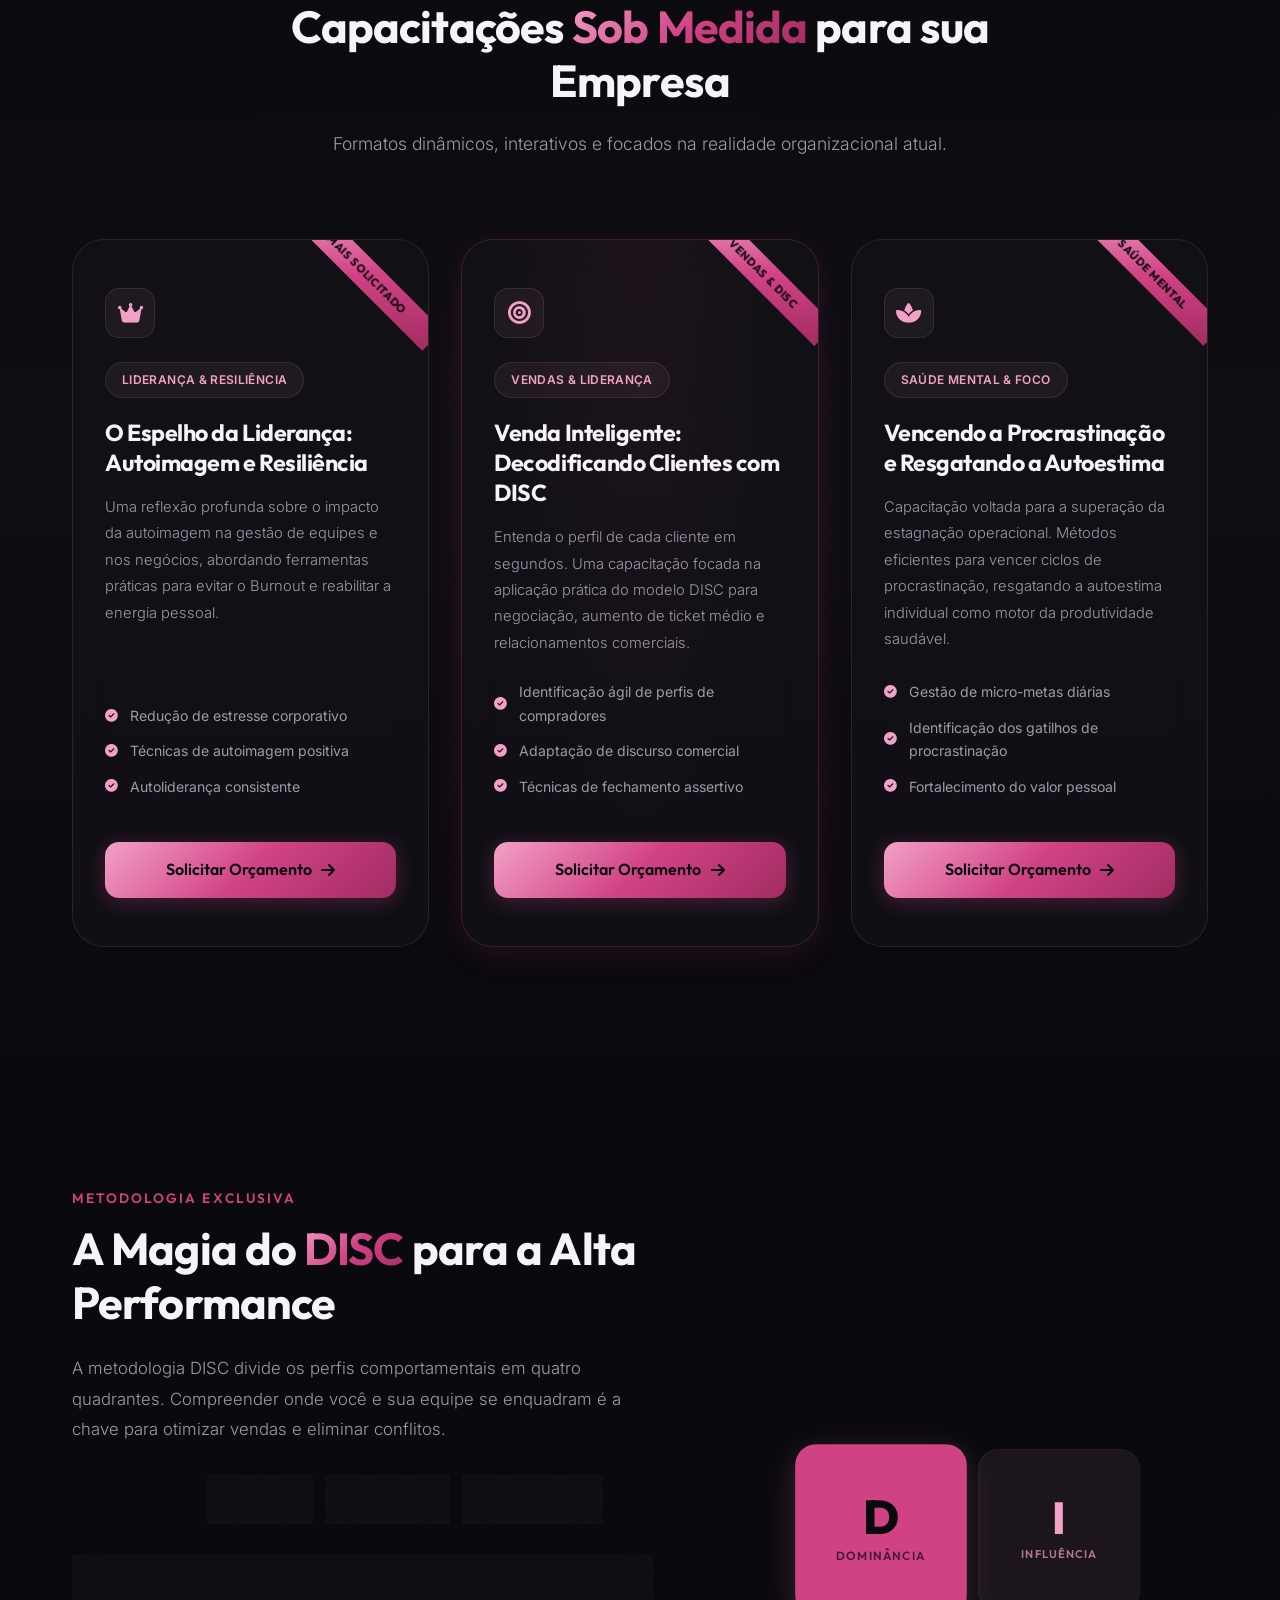
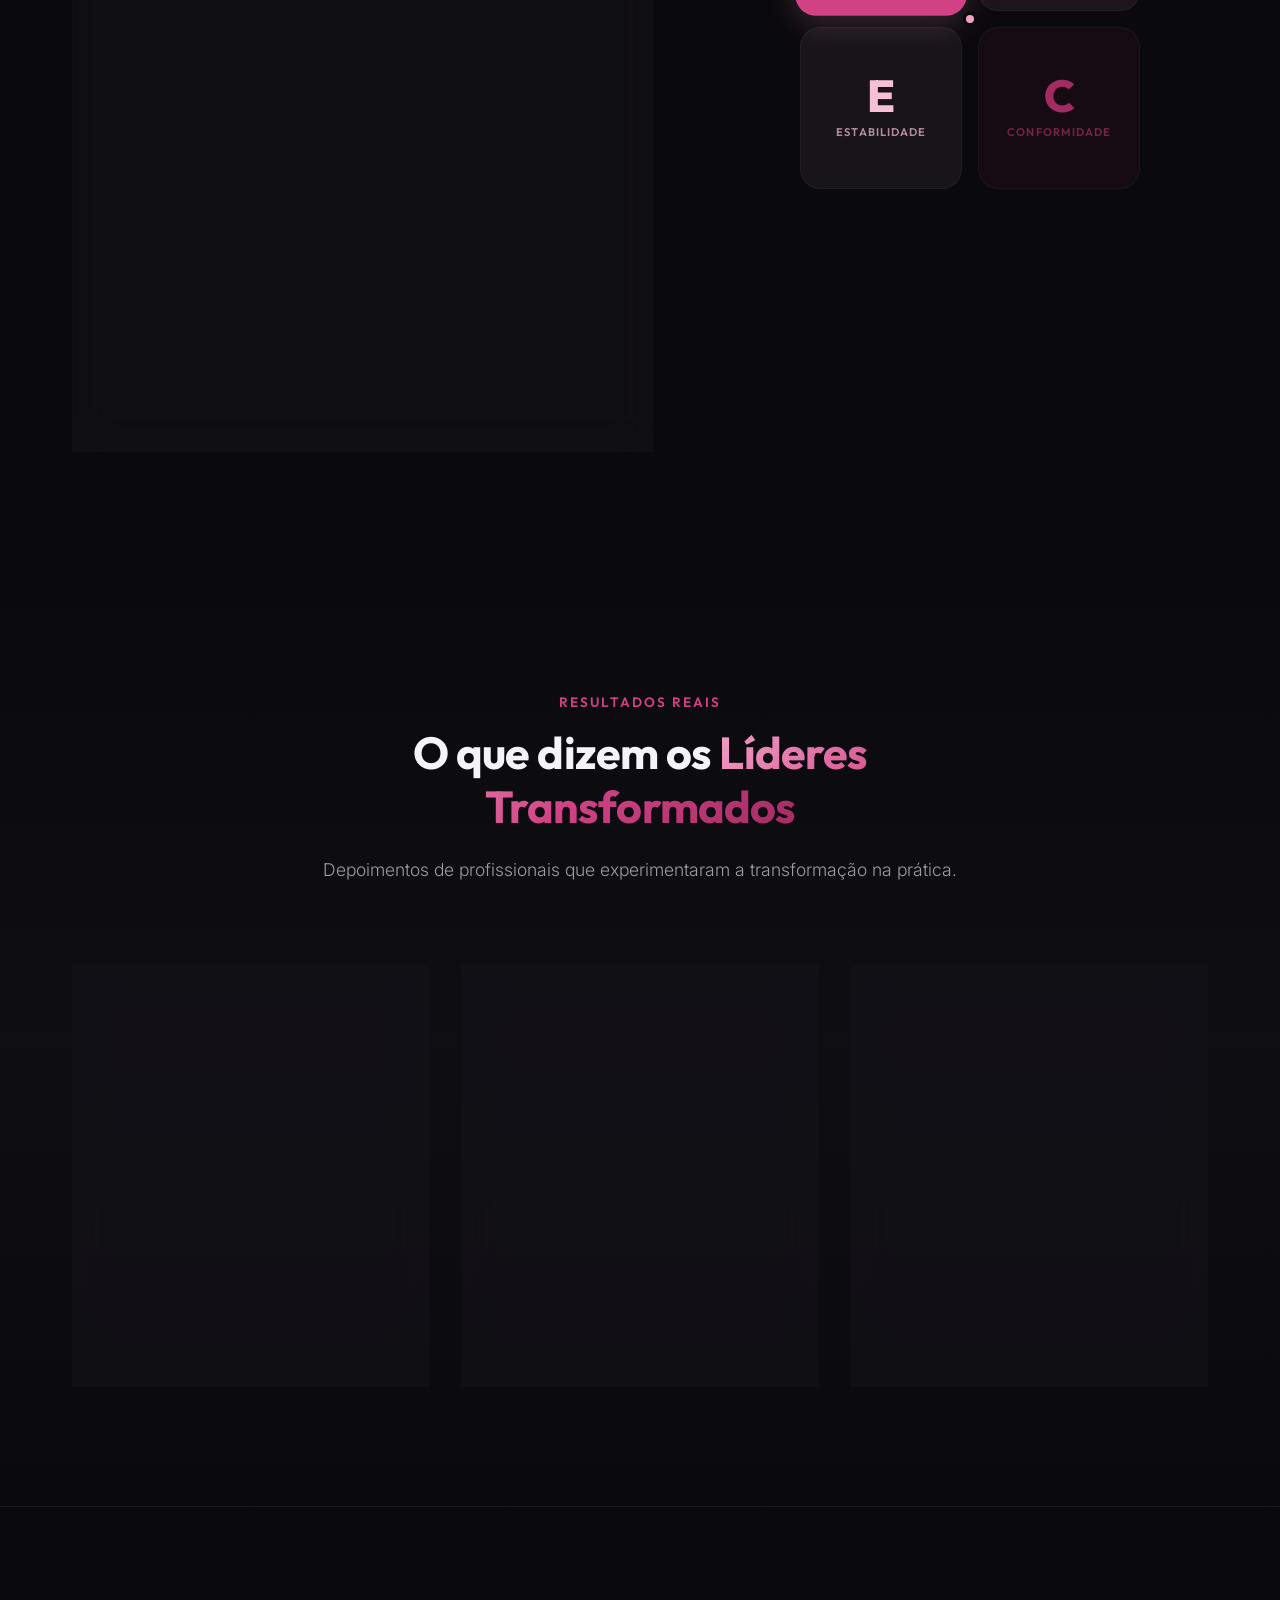
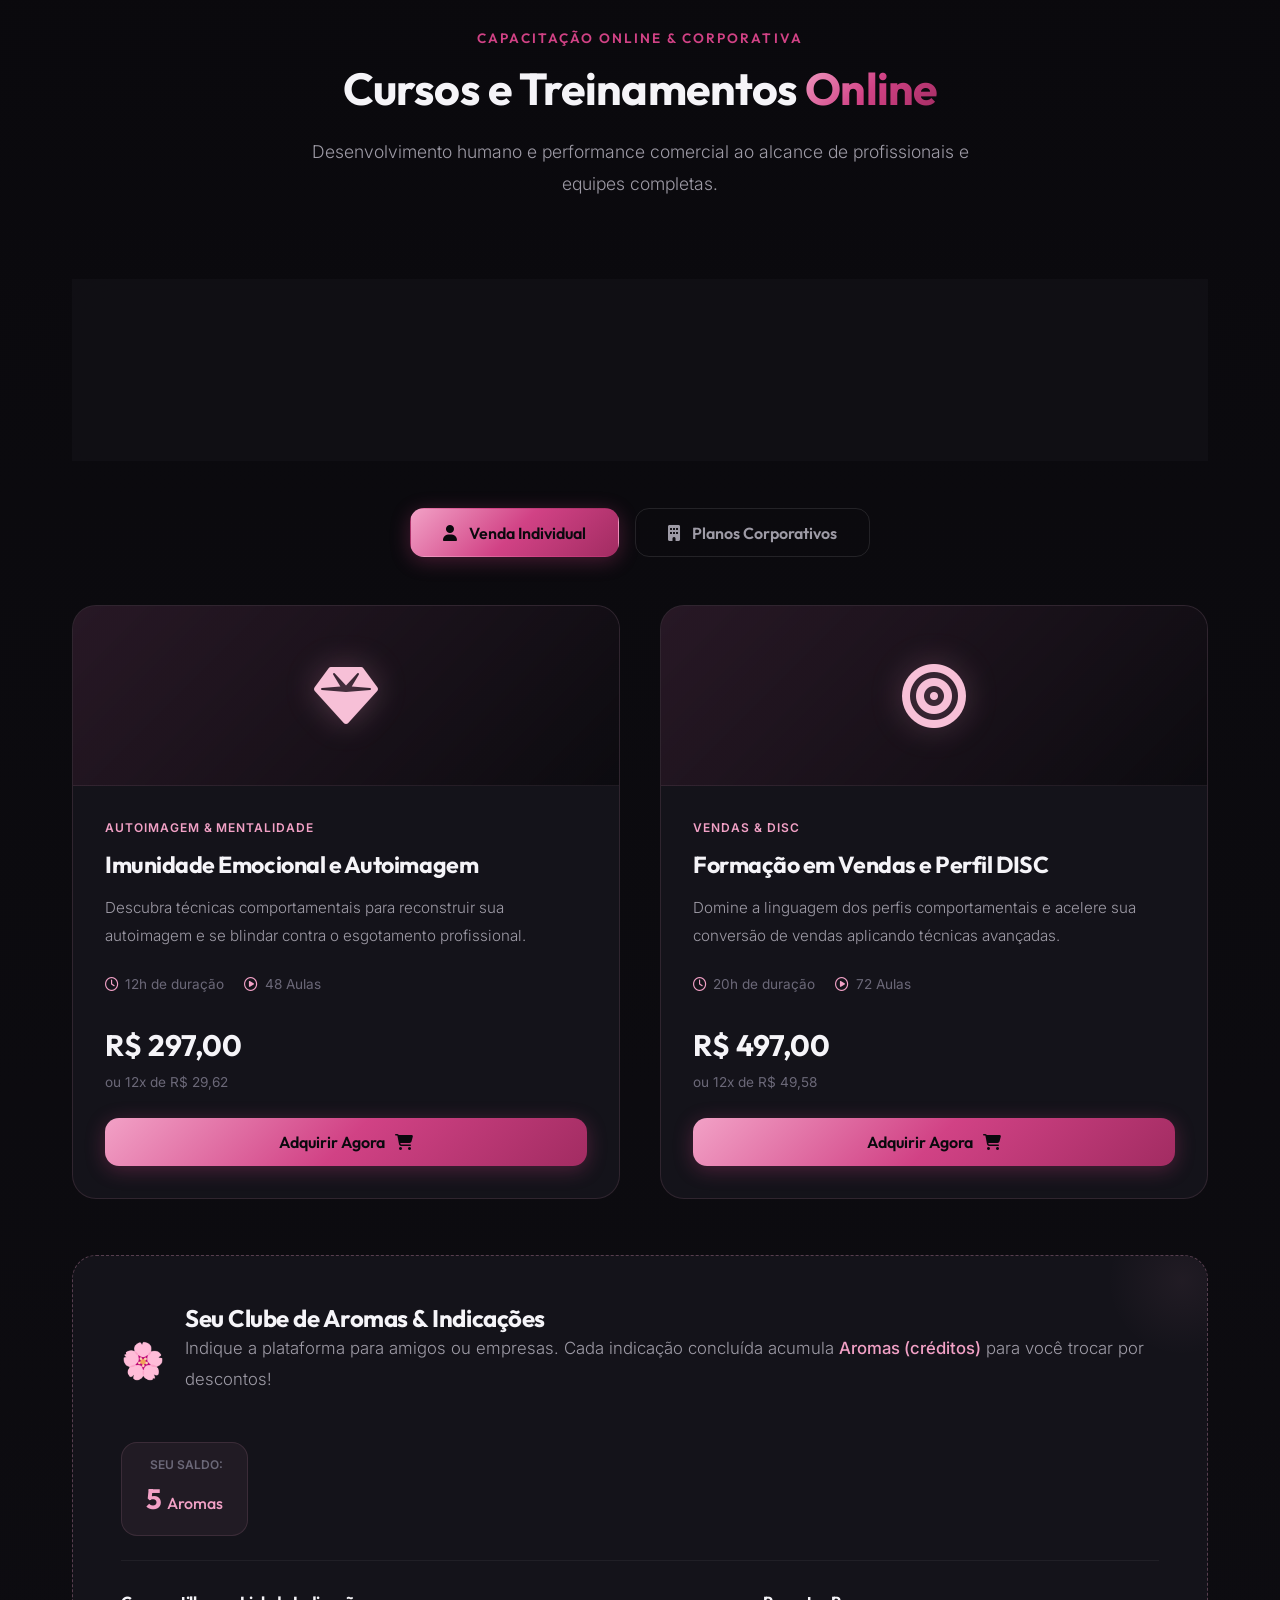
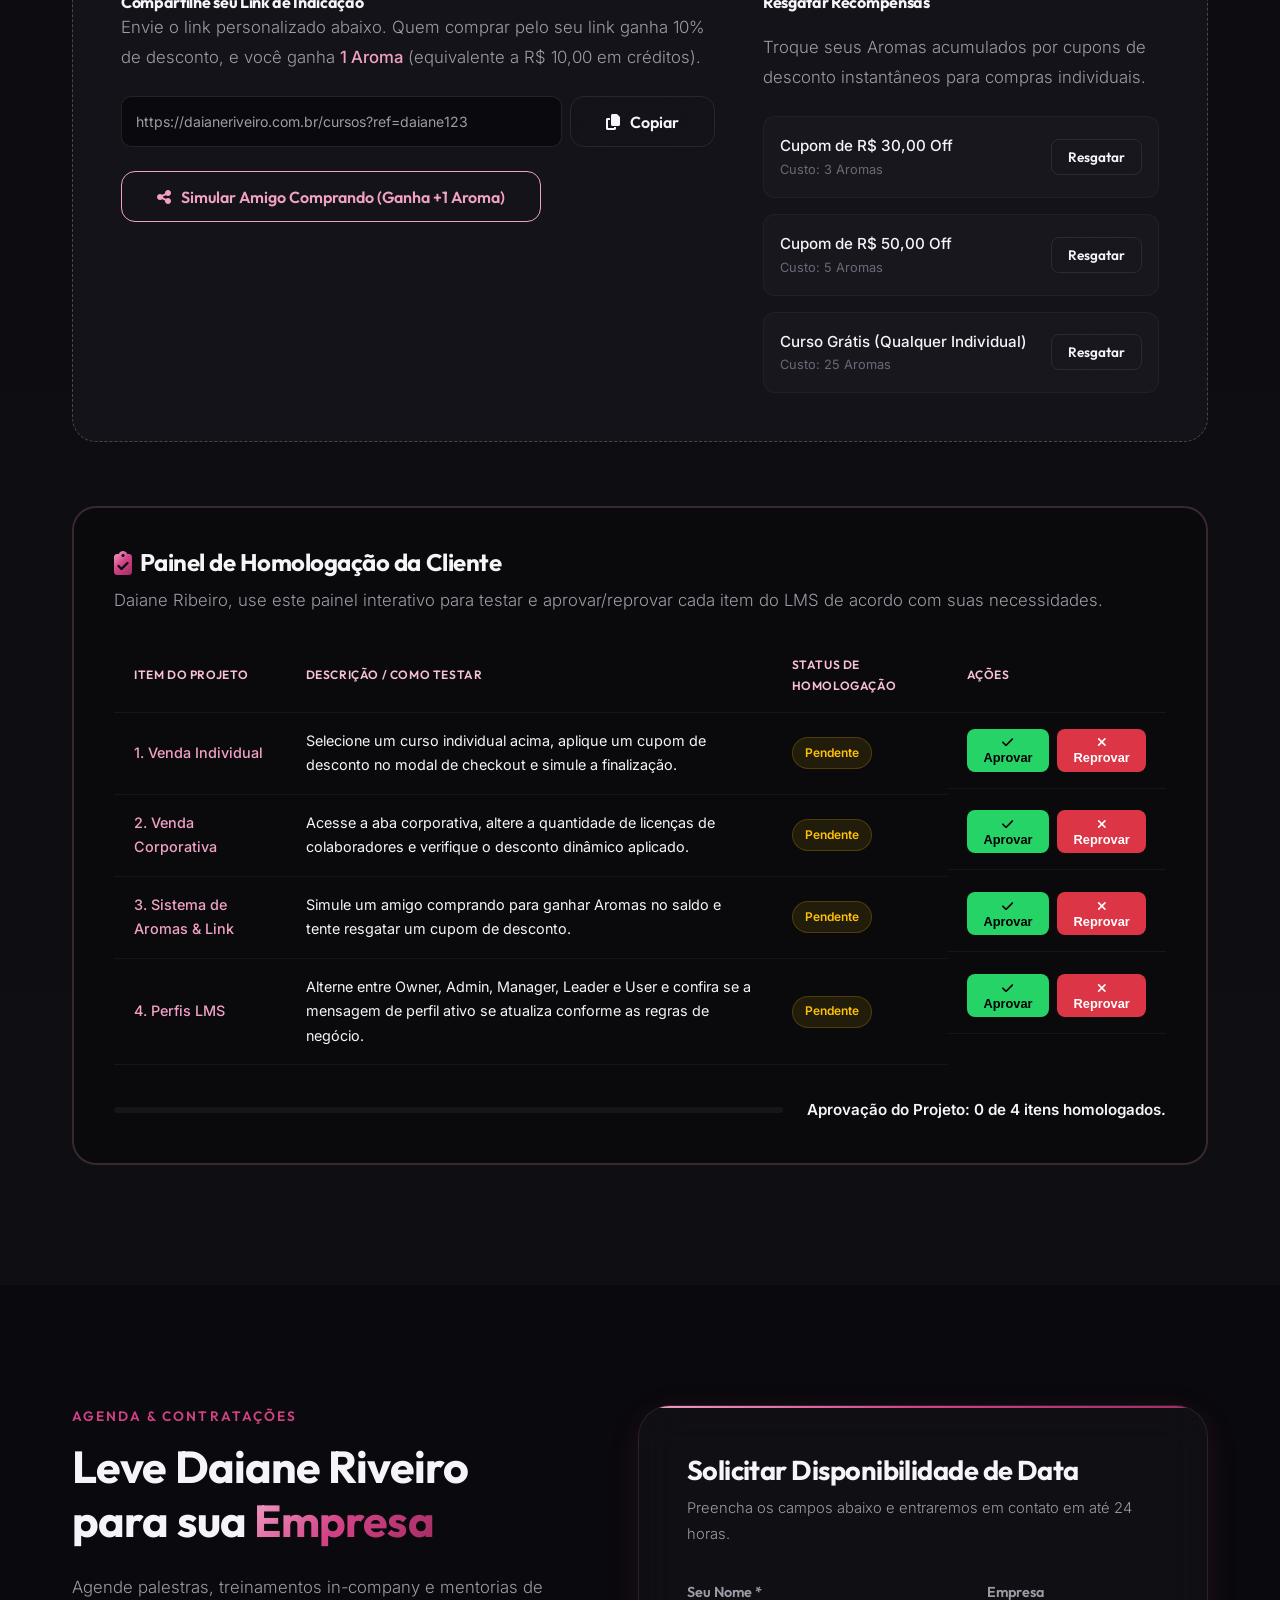
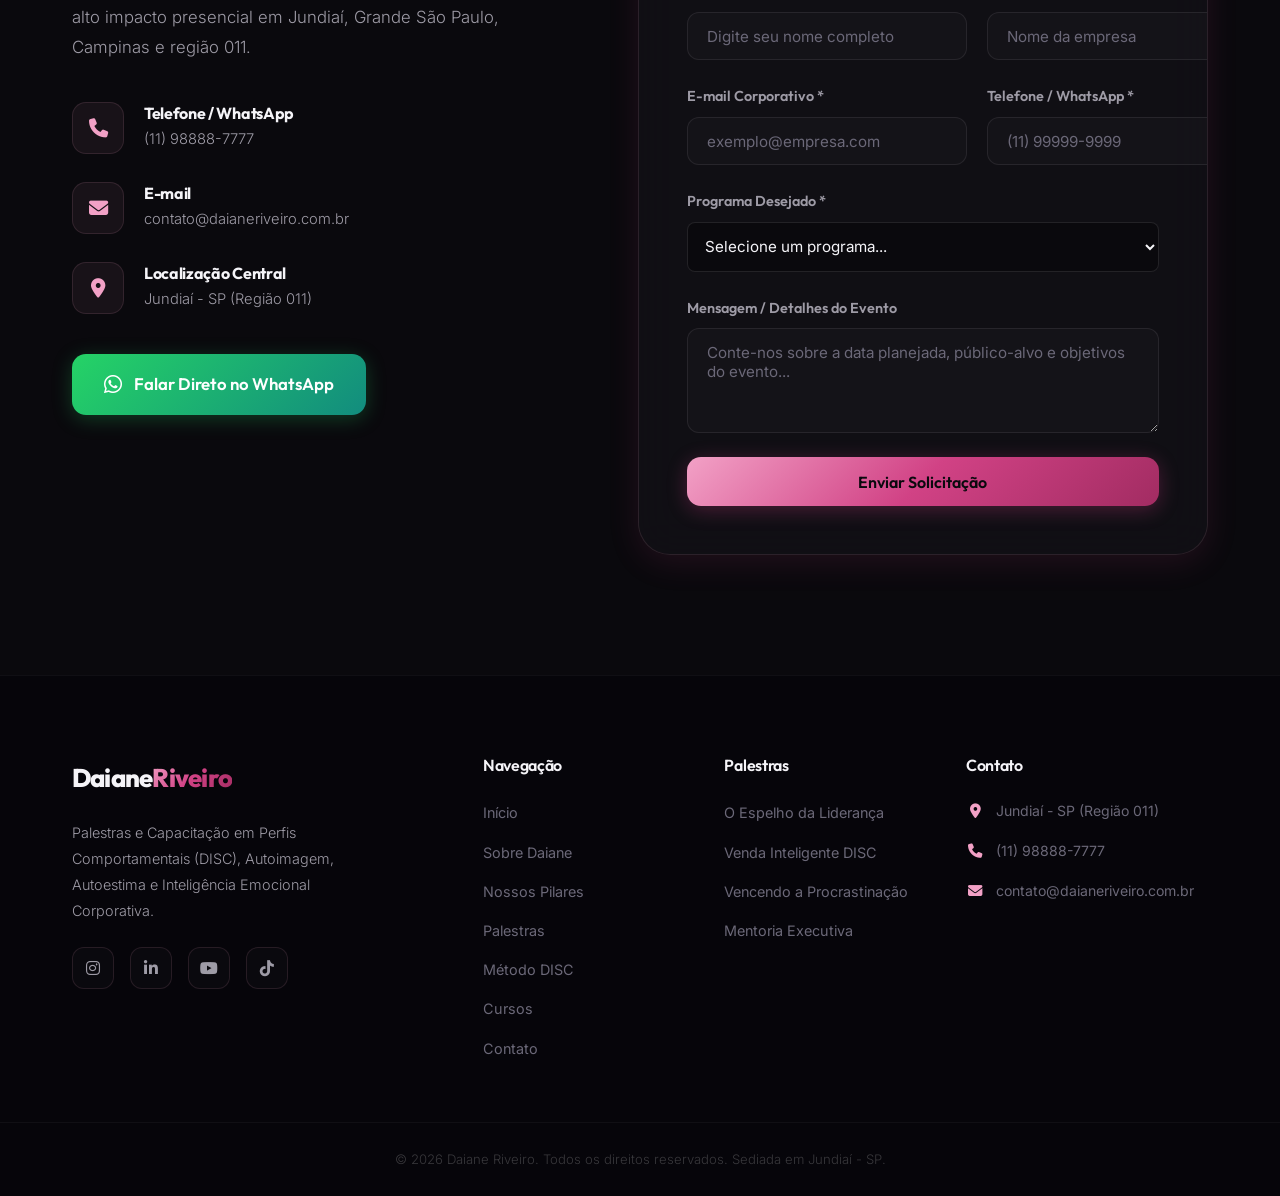
==== commit 40c9a064: "[IA] feat: aba de cursos online, aromas, perfis e painel de homologação O quê: Inclusão da aba Curso" ====
--- a/index.html
+++ b/index.html
@@ -53,6 +53,7 @@
                     <li><a href="#pilares" class="nav-link">Pilares</a></li>
                     <li><a href="#palestras" class="nav-link">Palestras</a></li>
                     <li><a href="#disc" class="nav-link">Método DISC</a></li>
+                    <li><a href="#cursos" class="nav-link">Cursos</a></li>
                     <li><a href="#depoimentos" class="nav-link">Resultados</a></li>
                     <li><a href="#contato" class="btn btn-secondary nav-btn">Contratar</a></li>
                 </ul>
@@ -425,6 +426,369 @@
             </div>
         </section>
 
+        <!-- Seção de Cursos e Treinamentos Online -->
+        <section id="cursos" class="courses-section">
+            <div class="container">
+                <div class="section-header" data-reveal="up">
+                    <span class="section-subtitle">Capacitação Online & Corporativa</span>
+                    <h2>Cursos e Treinamentos <span class="text-gradient">Online</span></h2>
+                    <p>Desenvolvimento humano e performance comercial ao alcance de profissionais e equipes completas.</p>
+                </div>
+
+                <!-- Seletor de Perfis de Acesso -->
+                <div class="profile-selector-container" data-reveal="up">
+                    <span class="profile-selector-title"><i class="fa-solid fa-users-gear"></i> Simular Visão de Perfil (LMS):</span>
+                    <div class="profile-badges">
+                        <button class="profile-badge-btn active" data-profile="owner">
+                            <i class="fa-solid fa-crown"></i> Owner
+                        </button>
+                        <button class="profile-badge-btn" data-profile="admin">
+                            <i class="fa-solid fa-user-shield"></i> Admin
+                        </button>
+                        <button class="profile-badge-btn" data-profile="manager">
+                            <i class="fa-solid fa-user-tie"></i> Manager
+                        </button>
+                        <button class="profile-badge-btn" data-profile="leader">
+                            <i class="fa-solid fa-users"></i> Leader
+                        </button>
+                        <button class="profile-badge-btn" data-profile="user">
+                            <i class="fa-solid fa-user"></i> User (Aluno)
+                        </button>
+                    </div>
+                    <div class="profile-permissao-msg" id="profilePermissaoMsg">
+                        <strong>Perfil Ativo: Owner.</strong> Acesso total às configurações globais da plataforma, relatórios financeiros e faturamento de vendas corporativas.
+                    </div>
+                </div>
+
+                <!-- Alternador de Abas de Venda -->
+                <div class="courses-tabs-nav" data-reveal="up">
+                    <button class="tab-nav-btn active" data-tab="individual">
+                        <i class="fa-solid fa-user"></i> Venda Individual
+                    </button>
+                    <button class="tab-nav-btn" data-tab="corporate">
+                        <i class="fa-solid fa-building"></i> Planos Corporativos
+                    </button>
+                </div>
+
+                <!-- Conteúdo das Abas -->
+                <div class="courses-tabs-content">
+                    
+                    <!-- Aba Individual -->
+                    <div class="tab-pane active" id="tab-individual">
+                        <div class="courses-grid">
+                            <!-- Curso 1 -->
+                            <div class="course-card">
+                                <div class="course-card-image">
+                                    <i class="fa-solid fa-gem"></i>
+                                </div>
+                                <div class="course-card-body">
+                                    <span class="course-category">Autoimagem & Mentalidade</span>
+                                    <h3>Imunidade Emocional e Autoimagem</h3>
+                                    <p>Descubra técnicas comportamentais para reconstruir sua autoimagem e se blindar contra o esgotamento profissional.</p>
+                                    <div class="course-meta">
+                                        <span><i class="fa-regular fa-clock"></i> 12h de duração</span>
+                                        <span><i class="fa-regular fa-circle-play"></i> 48 Aulas</span>
+                                    </div>
+                                    <div class="course-price-box">
+                                        <span class="price-val">R$ 297,00</span>
+                                        <span class="price-unit">ou 12x de R$ 29,62</span>
+                                    </div>
+                                    <button class="btn btn-primary btn-full buy-course-btn" data-course-title="Imunidade Emocional e Autoimagem" data-course-price="297.00" data-type="individual">
+                                        <span>Adquirir Agora</span>
+                                        <i class="fa-solid fa-cart-shopping"></i>
+                                    </button>
+                                </div>
+                            </div>
+                            
+                            <!-- Curso 2 -->
+                            <div class="course-card">
+                                <div class="course-card-image">
+                                    <i class="fa-solid fa-bullseye"></i>
+                                </div>
+                                <div class="course-card-body">
+                                    <span class="course-category">Vendas & DISC</span>
+                                    <h3>Formação em Vendas e Perfil DISC</h3>
+                                    <p>Domine a linguagem dos perfis comportamentais e acelere sua conversão de vendas aplicando técnicas avançadas.</p>
+                                    <div class="course-meta">
+                                        <span><i class="fa-regular fa-clock"></i> 20h de duração</span>
+                                        <span><i class="fa-regular fa-circle-play"></i> 72 Aulas</span>
+                                    </div>
+                                    <div class="course-price-box">
+                                        <span class="price-val">R$ 497,00</span>
+                                        <span class="price-unit">ou 12x de R$ 49,58</span>
+                                    </div>
+                                    <button class="btn btn-primary btn-full buy-course-btn" data-course-title="Formação em Vendas e Perfil DISC" data-course-price="497.00" data-type="individual">
+                                        <span>Adquirir Agora</span>
+                                        <i class="fa-solid fa-cart-shopping"></i>
+                                    </button>
+                                </div>
+                            </div>
+                        </div>
+                    </div>
+
+                    <!-- Aba Corporativa -->
+                    <div class="tab-pane" id="tab-corporate">
+                        <div class="corporate-container">
+                            <div class="corporate-info-box">
+                                <h3>Treinamento Online com Faturamento Corporativo</h3>
+                                <p>Capacite toda a sua equipe com painel exclusivo de monitoramento para gestores, emissão de relatórios de progresso e faturamento direto por CNPJ.</p>
+                                
+                                <ul class="corp-features-list">
+                                    <li><i class="fa-solid fa-check"></i> <strong>Painel do Gestor:</strong> Controle quem assistiu às aulas e as notas em quizzes.</li>
+                                    <li><i class="fa-solid fa-check"></i> <strong>Desconto Progressivo:</strong> Economia automática escalada por número de licenças.</li>
+                                    <li><i class="fa-solid fa-check"></i> <strong>Aromas de Bônus:</strong> Cada licença adquirida gera 5 Aromas (créditos) para a empresa.</li>
+                                </ul>
+                            </div>
+
+                            <div class="corporate-calculator-box">
+                                <h4>Simulador de Contratação Corporativa</h4>
+                                <div class="form-group">
+                                    <label for="corpCourseSelect">Selecione o Curso:</label>
+                                    <select id="corpCourseSelect">
+                                        <option value="297.00" data-title="Imunidade Emocional e Autoimagem">Imunidade Emocional e Autoimagem (Base: R$ 297,00/aluno)</option>
+                                        <option value="497.00" data-title="Formação em Vendas e Perfil DISC" selected>Formação em Vendas e Perfil DISC (Base: R$ 497,00/aluno)</option>
+                                    </select>
+                                </div>
+
+                                <div class="form-group">
+                                    <label for="corpLicensesCount">Quantidade de Colaboradores (Licenças):</label>
+                                    <div class="range-container">
+                                        <input type="range" id="corpLicensesCount" min="5" max="150" value="15" step="1">
+                                        <span class="range-val-badge" id="licensesValueDisplay">15 colaboradores</span>
+                                    </div>
+                                    <span class="licenses-discount-info" id="licensesDiscountInfo">Desconto Aplicado: 10% de desconto</span>
+                                </div>
+
+                                <div class="corp-pricing-summary">
+                                    <div class="summary-row">
+                                        <span>Valor unitário sem desconto:</span>
+                                        <span id="unitPriceDisplay">R$ 497,00</span>
+                                    </div>
+                                    <div class="summary-row">
+                                        <span>Valor unitário com desconto:</span>
+                                        <span class="text-highlight" id="unitPriceDiscountedDisplay">R$ 447,30</span>
+                                    </div>
+                                    <div class="summary-row total-row">
+                                        <span>Valor Total do Plano:</span>
+                                        <span class="price-val" id="corpTotalPriceDisplay">R$ 6.709,50</span>
+                                    </div>
+                                </div>
+
+                                <button class="btn btn-primary btn-full" id="buyCorporateBtn">
+                                    <span>Contratar Plano Corporativo</span>
+                                    <i class="fa-solid fa-building-shield"></i>
+                                </button>
+                            </div>
+                        </div>
+                    </div>
+                </div>
+
+                <!-- Painel de Indicação & Aromas (Gamificação e Cashback) -->
+                <div class="aromas-referral-panel" data-reveal="up">
+                    <div class="aromas-header">
+                        <div class="aromas-title-box">
+                            <div class="aroma-icon-floating">🌸</div>
+                            <div>
+                                <h3>Seu Clube de Aromas & Indicações</h3>
+                                <p>Indique a plataforma para amigos ou empresas. Cada indicação concluída acumula <strong>Aromas (créditos)</strong> para você trocar por descontos!</p>
+                            </div>
+                        </div>
+                        <div class="aromas-balance-box">
+                            <span class="balance-label">Seu Saldo:</span>
+                            <div class="balance-value"><span id="aromasBalance">5</span> <span class="aroma-unit">Aromas</span></div>
+                        </div>
+                    </div>
+
+                    <div class="aromas-body-grid">
+                        <div class="aromas-referral-link-section">
+                            <h4>Compartilhe seu Link de Indicação</h4>
+                            <p>Envie o link personalizado abaixo. Quem comprar pelo seu link ganha 10% de desconto, e você ganha <strong>1 Aroma</strong> (equivalente a R$ 10,00 em créditos).</p>
+                            
+                            <div class="referral-input-group">
+                                <input type="text" id="referralLinkInput" value="https://daianeriveiro.com.br/cursos?ref=daiane123" readonly>
+                                <button class="btn btn-secondary" id="copyReferralLinkBtn">
+                                    <i class="fa-solid fa-copy"></i> Copiar
+                                </button>
+                            </div>
+                            <span class="copy-success-msg" id="copySuccessMsg">Link copiado para a área de transferência!</span>
+
+                            <div class="simulation-actions-box">
+                                <button class="btn btn-outline" id="simulateReferralClickBtn">
+                                    <i class="fa-solid fa-share-nodes"></i> Simular Amigo Comprando (Ganha +1 Aroma)
+                                </button>
+                            </div>
+                        </div>
+
+                        <div class="aromas-rewards-section">
+                            <h4>Resgatar Recompensas</h4>
+                            <p>Troque seus Aromas acumulados por cupons de desconto instantâneos para compras individuais.</p>
+
+                            <div class="rewards-list">
+                                <div class="reward-item">
+                                    <div class="reward-info">
+                                        <strong>Cupom de R$ 30,00 Off</strong>
+                                        <span>Custo: 3 Aromas</span>
+                                    </div>
+                                    <button class="btn btn-secondary btn-sm redeem-reward-btn" data-cost="3" data-discount="30">Resgatar</button>
+                                </div>
+                                <div class="reward-item">
+                                    <div class="reward-info">
+                                        <strong>Cupom de R$ 50,00 Off</strong>
+                                        <span>Custo: 5 Aromas</span>
+                                    </div>
+                                    <button class="btn btn-secondary btn-sm redeem-reward-btn" data-cost="5" data-discount="50">Resgatar</button>
+                                </div>
+                                <div class="reward-item">
+                                    <div class="reward-info">
+                                        <strong>Curso Grátis (Qualquer Individual)</strong>
+                                        <span>Custo: 25 Aromas</span>
+                                    </div>
+                                    <button class="btn btn-secondary btn-sm redeem-reward-btn" data-cost="25" data-discount="free">Resgatar</button>
+                                </div>
+                            </div>
+                            <div class="reward-message-box" id="rewardMessageBox"></div>
+                        </div>
+                    </div>
+                </div>
+
+                <!-- PAINEL INTERATIVO DE HOMOLOGAÇÃO (Validação da Cliente Daiane Ribeiro) -->
+                <div class="homologacao-panel" id="homologacaoPanel" data-reveal="up">
+                    <div class="homologacao-header">
+                        <h3><i class="fa-solid fa-clipboard-check text-gradient"></i> Painel de Homologação da Cliente</h3>
+                        <p>Daiane Ribeiro, use este painel interativo para testar e aprovar/reprovar cada item do LMS de acordo com suas necessidades.</p>
+                    </div>
+
+                    <div class="homologacao-table-wrapper">
+                        <table class="homologacao-table">
+                            <thead>
+                                <tr>
+                                    <th>Item do Projeto</th>
+                                    <th>Descrição / Como Testar</th>
+                                    <th>Status de Homologação</th>
+                                    <th>Ações</th>
+                                </tr>
+                            </thead>
+                            <tbody>
+                                <tr data-item-id="venda-individual">
+                                    <td><strong>1. Venda Individual</strong></td>
+                                    <td>Selecione um curso individual acima, aplique um cupom de desconto no modal de checkout e simule a finalização.</td>
+                                    <td><span class="status-badge status-pending" id="status-venda-individual">Pendente</span></td>
+                                    <td class="action-buttons-cell">
+                                        <button class="btn-approve" onclick="homologarItem('venda-individual', true)"><i class="fa-solid fa-check"></i> Aprovar</button>
+                                        <button class="btn-reject" onclick="homologarItem('venda-individual', false)"><i class="fa-solid fa-xmark"></i> Reprovar</button>
+                                    </td>
+                                </tr>
+                                <tr data-item-id="venda-corporativa">
+                                    <td><strong>2. Venda Corporativa</strong></td>
+                                    <td>Acesse a aba corporativa, altere a quantidade de licenças de colaboradores e verifique o desconto dinâmico aplicado.</td>
+                                    <td><span class="status-badge status-pending" id="status-venda-corporativa">Pendente</span></td>
+                                    <td class="action-buttons-cell">
+                                        <button class="btn-approve" onclick="homologarItem('venda-corporativa', true)"><i class="fa-solid fa-check"></i> Aprovar</button>
+                                        <button class="btn-reject" onclick="homologarItem('venda-corporativa', false)"><i class="fa-solid fa-xmark"></i> Reprovar</button>
+                                    </td>
+                                </tr>
+                                <tr data-item-id="sistema-aromas">
+                                    <td><strong>3. Sistema de Aromas & Link</strong></td>
+                                    <td>Simule um amigo comprando para ganhar Aromas no saldo e tente resgatar um cupom de desconto.</td>
+                                    <td><span class="status-badge status-pending" id="status-sistema-aromas">Pendente</span></td>
+                                    <td class="action-buttons-cell">
+                                        <button class="btn-approve" onclick="homologarItem('sistema-aromas', true)"><i class="fa-solid fa-check"></i> Aprovar</button>
+                                        <button class="btn-reject" onclick="homologarItem('sistema-aromas', false)"><i class="fa-solid fa-xmark"></i> Reprovar</button>
+                                    </td>
+                                </tr>
+                                <tr data-item-id="perfis-acesso">
+                                    <td><strong>4. Perfis LMS</strong></td>
+                                    <td>Alterne entre Owner, Admin, Manager, Leader e User e confira se a mensagem de perfil ativo se atualiza conforme as regras de negócio.</td>
+                                    <td><span class="status-badge status-pending" id="status-perfis-acesso">Pendente</span></td>
+                                    <td class="action-buttons-cell">
+                                        <button class="btn-approve" onclick="homologarItem('perfis-acesso', true)"><i class="fa-solid fa-check"></i> Aprovar</button>
+                                        <button class="btn-reject" onclick="homologarItem('perfis-acesso', false)"><i class="fa-solid fa-xmark"></i> Reprovar</button>
+                                    </td>
+                                </tr>
+                            </tbody>
+                        </table>
+                    </div>
+
+                    <div class="homologacao-summary-box">
+                        <div class="homologacao-progresso-bar">
+                            <div class="progresso-bar-fill" id="homologacaoProgressFill" style="width: 0%"></div>
+                        </div>
+                        <div class="homologacao-summary-text">
+                            Aprovação do Projeto: <span id="homologacaoApprovedCount">0</span> de 4 itens homologados.
+                        </div>
+                    </div>
+                </div>
+
+            </div>
+        </section>
+
+        <!-- MODAL DE CHECKOUT PREMIUM -->
+        <div class="checkout-modal" id="checkoutModal">
+            <div class="checkout-modal-content">
+                <button class="checkout-close-btn" id="closeCheckoutBtn" aria-label="Fechar checkout">&times;</button>
+                <div class="checkout-header">
+                    <h3><i class="fa-solid fa-shield-halved text-gradient"></i> Checkout Seguro</h3>
+                    <p>Você está adquirindo capacitações de alta performance com a Daiane Ribeiro.</p>
+                </div>
+                
+                <div class="checkout-body">
+                    <div class="checkout-product-details">
+                        <span class="checkout-item-type" id="checkoutItemType">Curso Individual</span>
+                        <h4 id="checkoutItemTitle">Nome do Curso Selecionado</h4>
+                        
+                        <div class="checkout-pricing-summary">
+                            <div class="checkout-pricing-row">
+                                <span>Preço base:</span>
+                                <span id="checkoutBasePrice">R$ 297,00</span>
+                            </div>
+                            <div class="checkout-pricing-row discount-row" id="checkoutDiscountRow" style="display: none;">
+                                <span>Cupom aplicado:</span>
+                                <span id="checkoutDiscountValue">- R$ 0,00</span>
+                            </div>
+                            <div class="checkout-pricing-row total-row">
+                                <span>Total a Pagar:</span>
+                                <span class="price-val" id="checkoutTotalPrice">R$ 297,00</span>
+                            </div>
+                        </div>
+                    </div>
+
+                    <form id="checkoutForm" class="checkout-billing-form" onsubmit="event.preventDefault(); finalizeCheckoutSim();">
+                        <div class="form-group">
+                            <label for="checkoutName">Nome Completo / Razão Social *</label>
+                            <input type="text" id="checkoutName" required placeholder="Digite seu nome completo ou da empresa">
+                        </div>
+
+                        <div class="form-group">
+                            <label for="checkoutDoc">CPF / CNPJ *</label>
+                            <input type="text" id="checkoutDoc" required placeholder="000.000.000-00 ou 00.000.000/0000-00">
+                        </div>
+
+                        <div class="checkout-coupon-section">
+                            <label for="checkoutCoupon">Cupom de Desconto / Vale Aroma:</label>
+                            <div class="coupon-input-group">
+                                <input type="text" id="checkoutCoupon" placeholder="Insira o cupom aqui (Ex: AROMA10)">
+                                <button type="button" class="btn btn-secondary" id="applyCouponBtn">Aplicar</button>
+                            </div>
+                            <span class="coupon-feedback" id="couponFeedback"></span>
+                        </div>
+
+                        <button type="submit" class="btn btn-primary btn-full" id="checkoutSubmitBtn">
+                            <span>Confirmar Pagamento e Iniciar</span>
+                            <i class="fa-solid fa-lock"></i>
+                        </button>
+                    </form>
+
+                    <div class="checkout-success-state" id="checkoutSuccessState" style="display: none;">
+                        <div class="success-icon-wrapper">🌸</div>
+                        <h4>Compra Efetuada com Sucesso!</h4>
+                        <p>Os dados de acesso para a plataforma LMS foram enviados por e-mail.</p>
+                        <p class="aroma-earned-alert" id="aromaEarnedAlert">Você ganhou +5 Aromas por esta compra!</p>
+                        <button class="btn btn-secondary" onclick="closeCheckoutModal()">Fechar Janela</button>
+                    </div>
+                </div>
+            </div>
+        </div>
+
         <!-- Formulário de Contato e Agendamento -->
         <section id="contato" class="contact">
             <div class="container contact-container">
@@ -553,6 +917,7 @@
                     <li><a href="#pilares">Nossos Pilares</a></li>
                     <li><a href="#palestras">Palestras</a></li>
                     <li><a href="#disc">Método DISC</a></li>
+                    <li><a href="#cursos">Cursos</a></li>
                     <li><a href="#contato">Contato</a></li>
                 </ul>
             </div>
--- a/style.css
+++ b/style.css
@@ -1,31 +1,61 @@
+/* ================================================================
+   DAIANE RIVEIRO — Landing Page Premium
+   Design System: Rosa Mary Kay + Grafite Escuro + Branco Premium
+   Estilo: Glassmorphism, Micro-animações, Dark Mode Elegante
+   ================================================================ */
+
 /* Reset e Variáveis Globais */
 :root {
     /* Cores Mary Kay & Branding */
-    --color-primary-light: #F7C0D7; /* Rosa Mary Kay Suave */
-    --color-primary: #F2A1C6;       /* Rosa Mary Kay Clássico */
-    --color-primary-dark: #D14285;  /* Rosa Escuro Accent */
-    --color-primary-gradient: linear-gradient(135deg, #F2A1C6, #D14285, #A22C62);
-    
+    --color-primary-light: #F7C0D7;
+    --color-primary: #F2A1C6;
+    --color-primary-dark: #D14285;
+    --color-primary-deeper: #A22C62;
+    --color-primary-gradient: linear-gradient(135deg, #F2A1C6 0%, #D14285 50%, #A22C62 100%);
+    --color-primary-gradient-reverse: linear-gradient(135deg, #A22C62 0%, #D14285 50%, #F2A1C6 100%);
+
     /* Tons Neutros Escuros (Sleek Dark Mode) */
-    --color-bg-dark: #0D0C0F;       /* Fundo Principal Ultra Escuro */
-    --color-bg-card: #16151A;       /* Cartões de Conteúdo */
-    --color-bg-card-hover: #222027; /* Estado Hover de Cartões */
-    --color-text-white: #FAFAFC;    /* Texto Principal */
-    --color-text-gray: #A19FA8;     /* Texto Secundário */
-    
-    /* Outros tokens */
-    --border-glass: 1px solid rgba(242, 161, 198, 0.15);
-    --border-glass-hover: 1px solid rgba(242, 161, 198, 0.35);
-    --shadow-glow: 0 8px 32px 0 rgba(209, 66, 133, 0.15);
-    --shadow-glow-hover: 0 12px 40px 0 rgba(209, 66, 133, 0.3);
+    --color-bg-dark: #0A090D;
+    --color-bg-elevated: #0F0E13;
+    --color-bg-card: #14131A;
+    --color-bg-card-hover: #1D1C24;
+    --color-text-white: #F5F4F8;
+    --color-text-gray: #9E9BA6;
+    --color-text-muted: #6B6878;
+
+    /* Glassmorphism Tokens */
+    --glass-bg: rgba(20, 19, 26, 0.65);
+    --glass-bg-light: rgba(242, 161, 198, 0.06);
+    --glass-border: 1px solid rgba(242, 161, 198, 0.12);
+    --glass-border-hover: 1px solid rgba(242, 161, 198, 0.3);
+    --glass-blur: blur(20px);
+
+    /* Sombras e Brilhos */
+    --shadow-sm: 0 4px 16px rgba(0, 0, 0, 0.2);
+    --shadow-md: 0 8px 32px rgba(0, 0, 0, 0.25);
+    --shadow-glow: 0 8px 32px rgba(209, 66, 133, 0.12);
+    --shadow-glow-hover: 0 16px 48px rgba(209, 66, 133, 0.25);
+    --shadow-glow-intense: 0 0 60px rgba(209, 66, 133, 0.3);
+
+    /* Transições */
     --transition-smooth: all 0.4s cubic-bezier(0.16, 1, 0.3, 1);
-    
+    --transition-fast: all 0.25s cubic-bezier(0.16, 1, 0.3, 1);
+    --transition-spring: all 0.5s cubic-bezier(0.34, 1.56, 0.64, 1);
+
     /* Fontes */
     --font-heading: 'Outfit', sans-serif;
     --font-body: 'Inter', sans-serif;
-}
-
-* {
+
+    /* Espaçamento de seção */
+    --section-padding: 120px 0;
+    --border-radius-lg: 24px;
+    --border-radius-xl: 32px;
+}
+
+/* Reset Universal */
+*,
+*::before,
+*::after {
     margin: 0;
     padding: 0;
     box-sizing: border-box;
@@ -34,14 +64,24 @@
 html {
     scroll-behavior: smooth;
     font-size: 16px;
+    scrollbar-width: thin;
+    scrollbar-color: var(--color-primary-dark) var(--color-bg-dark);
+}
+
+html::-webkit-scrollbar { width: 8px; }
+html::-webkit-scrollbar-track { background: var(--color-bg-dark); }
+html::-webkit-scrollbar-thumb {
+    background: var(--color-primary-dark);
+    border-radius: 4px;
 }
 
 body {
     background-color: var(--color-bg-dark);
     color: var(--color-text-white);
     font-family: var(--font-body);
-    line-height: 1.6;
+    line-height: 1.7;
     overflow-x: hidden;
+    cursor: default;
 }
 
 a {
@@ -50,9 +90,7 @@
     transition: var(--transition-smooth);
 }
 
-ul {
-    list-style: none;
-}
+ul { list-style: none; }
 
 img {
     max-width: 100%;
@@ -65,6 +103,91 @@
     max-width: 1200px;
     margin: 0 auto;
     padding: 0 2rem;
+}
+
+/* Cursor Personalizado */
+.custom-cursor,
+.custom-cursor-dot {
+    position: fixed;
+    pointer-events: none;
+    z-index: 9999;
+    border-radius: 50%;
+    transition: transform 0.15s ease;
+    display: none;
+}
+
+.custom-cursor {
+    width: 36px;
+    height: 36px;
+    border: 2px solid rgba(242, 161, 198, 0.4);
+    transform: translate(-50%, -50%);
+}
+
+.custom-cursor-dot {
+    width: 6px;
+    height: 6px;
+    background: var(--color-primary);
+    transform: translate(-50%, -50%);
+}
+
+/* Page Loader */
+.page-loader {
+    position: fixed;
+    inset: 0;
+    z-index: 10000;
+    background: var(--color-bg-dark);
+    display: flex;
+    align-items: center;
+    justify-content: center;
+    transition: opacity 0.6s ease, visibility 0.6s ease;
+}
+
+.page-loader.hidden {
+    opacity: 0;
+    visibility: hidden;
+    pointer-events: none;
+}
+
+.loader-content {
+    text-align: center;
+}
+
+.loader-logo {
+    font-family: var(--font-heading);
+    font-size: 2.5rem;
+    font-weight: 800;
+    color: var(--color-text-white);
+    margin-bottom: 2rem;
+    letter-spacing: -0.03em;
+}
+
+.loader-logo span {
+    background: var(--color-primary-gradient);
+    -webkit-background-clip: text;
+    -webkit-text-fill-color: transparent;
+    background-clip: text;
+}
+
+.loader-bar {
+    width: 200px;
+    height: 3px;
+    background: rgba(255, 255, 255, 0.05);
+    border-radius: 3px;
+    overflow: hidden;
+    margin: 0 auto;
+}
+
+.loader-bar-fill {
+    width: 0;
+    height: 100%;
+    background: var(--color-primary-gradient);
+    border-radius: 3px;
+    animation: loaderFill 1.5s ease-in-out forwards;
+}
+
+@keyframes loaderFill {
+    0% { width: 0; }
+    100% { width: 100%; }
 }
 
 /* Tipografia */
@@ -73,6 +196,7 @@
     font-weight: 700;
     letter-spacing: -0.02em;
     line-height: 1.2;
+    color: var(--color-text-white);
 }
 
 p {
@@ -80,6 +204,7 @@
     font-weight: 300;
     color: var(--color-text-gray);
     margin-bottom: 1.5rem;
+    line-height: 1.8;
 }
 
 strong {
@@ -87,20 +212,35 @@
     font-weight: 500;
 }
 
+.text-gradient {
+    background: var(--color-primary-gradient);
+    -webkit-background-clip: text;
+    -webkit-text-fill-color: transparent;
+    background-clip: text;
+}
+
 /* Badges e Títulos Reutilizáveis */
 .badge {
-    display: inline-block;
-    padding: 0.5rem 1.2rem;
+    display: inline-flex;
+    align-items: center;
+    gap: 0.5rem;
+    padding: 0.55rem 1.4rem;
     border-radius: 50px;
-    background: rgba(242, 161, 198, 0.1);
-    border: var(--border-glass);
+    background: var(--glass-bg-light);
+    backdrop-filter: var(--glass-blur);
+    -webkit-backdrop-filter: var(--glass-blur);
+    border: var(--glass-border);
     color: var(--color-primary);
     font-family: var(--font-heading);
-    font-size: 0.85rem;
+    font-size: 0.8rem;
     font-weight: 600;
     text-transform: uppercase;
-    letter-spacing: 0.05em;
+    letter-spacing: 0.08em;
     margin-bottom: 1.5rem;
+}
+
+.badge i {
+    font-size: 0.7rem;
 }
 
 .section-subtitle {
@@ -108,33 +248,35 @@
     color: var(--color-primary-dark);
     font-family: var(--font-heading);
     font-weight: 600;
-    font-size: 0.9rem;
+    font-size: 0.85rem;
     text-transform: uppercase;
-    letter-spacing: 0.1em;
+    letter-spacing: 0.15em;
     margin-bottom: 0.75rem;
 }
 
 .section-header {
     text-align: center;
     max-width: 700px;
-    margin: 0 auto 4rem auto;
+    margin: 0 auto 5rem auto;
 }
 
 .section-header h2 {
-    font-size: 2.5rem;
-    margin-bottom: 1rem;
-    background: var(--color-primary-gradient);
-    -webkit-background-clip: text;
-    -webkit-text-fill-color: transparent;
-}
-
-/* Botões */
+    font-size: 2.8rem;
+    margin-bottom: 1.25rem;
+}
+
+.section-header p {
+    font-size: 1.1rem;
+}
+
+/* Botões Premium */
 .btn {
     display: inline-flex;
     align-items: center;
     justify-content: center;
-    padding: 0.85rem 2rem;
-    border-radius: 12px;
+    gap: 0.6rem;
+    padding: 0.9rem 2.2rem;
+    border-radius: 14px;
     font-family: var(--font-heading);
     font-weight: 600;
     font-size: 1rem;
@@ -142,46 +284,110 @@
     transition: var(--transition-smooth);
     position: relative;
     overflow: hidden;
-}
+    border: none;
+}
+
+.btn::before {
+    content: '';
+    position: absolute;
+    inset: 0;
+    background: linear-gradient(135deg, rgba(255,255,255,0.15) 0%, transparent 100%);
+    opacity: 0;
+    transition: opacity 0.3s ease;
+}
+
+.btn:hover::before { opacity: 1; }
 
 .btn-primary {
     background: var(--color-primary-gradient);
     color: var(--color-bg-dark);
-    border: none;
-    box-shadow: 0 4px 20px rgba(242, 161, 198, 0.3);
+    box-shadow: 0 4px 20px rgba(209, 66, 133, 0.3);
 }
 
 .btn-primary:hover {
     transform: translateY(-3px);
-    box-shadow: 0 8px 30px rgba(242, 161, 198, 0.5);
-}
+    box-shadow: 0 8px 35px rgba(209, 66, 133, 0.5);
+}
+
+.btn-primary:active { transform: translateY(-1px); }
 
 .btn-secondary {
     background: transparent;
     color: var(--color-text-white);
-    border: var(--border-glass);
+    border: var(--glass-border);
+    backdrop-filter: var(--glass-blur);
+    -webkit-backdrop-filter: var(--glass-blur);
 }
 
 .btn-secondary:hover {
-    background: rgba(242, 161, 198, 0.1);
-    border: var(--border-glass-hover);
+    background: var(--glass-bg-light);
+    border: var(--glass-border-hover);
     transform: translateY(-2px);
 }
 
 .btn-outline {
     background: transparent;
     color: var(--color-primary);
-    border: 1px solid var(--color-primary);
+    border: 1.5px solid var(--color-primary);
 }
 
 .btn-outline:hover {
     background: var(--color-primary);
     color: var(--color-bg-dark);
     transform: translateY(-3px);
-}
-
-.btn-full {
-    width: 100%;
+    box-shadow: 0 8px 25px rgba(209, 66, 133, 0.35);
+}
+
+.btn-full { width: 100%; }
+
+.btn-whatsapp {
+    background: linear-gradient(135deg, #25D366, #128C7E);
+    color: white;
+    padding: 1rem 2rem;
+    border-radius: 14px;
+    font-family: var(--font-heading);
+    font-weight: 600;
+    font-size: 1.05rem;
+    margin-top: 2.5rem;
+    display: inline-flex;
+    align-items: center;
+    gap: 0.75rem;
+    cursor: pointer;
+    transition: var(--transition-smooth);
+    box-shadow: 0 4px 20px rgba(37, 211, 102, 0.25);
+}
+
+.btn-whatsapp:hover {
+    transform: translateY(-3px);
+    box-shadow: 0 8px 30px rgba(37, 211, 102, 0.4);
+}
+
+.btn-whatsapp i { font-size: 1.3rem; }
+
+.btn-loader {
+    display: none;
+    width: 20px;
+    height: 20px;
+    border: 2px solid transparent;
+    border-top-color: var(--color-bg-dark);
+    border-radius: 50%;
+    animation: spin 0.6s linear infinite;
+}
+
+@keyframes spin {
+    to { transform: rotate(360deg); }
+}
+
+/* Scroll Progress Bar */
+.scroll-progress {
+    position: absolute;
+    bottom: 0;
+    left: 0;
+    height: 2px;
+    width: 0;
+    background: var(--color-primary-gradient);
+    z-index: 1001;
+    transition: width 0.1s linear;
 }
 
 /* Header & Navegação */
@@ -191,11 +397,16 @@
     left: 0;
     width: 100%;
     z-index: 1000;
-    background: rgba(13, 12, 15, 0.7);
-    backdrop-filter: blur(15px);
-    -webkit-backdrop-filter: blur(15px);
-    border-bottom: 1px solid rgba(255, 255, 255, 0.05);
+    background: rgba(10, 9, 13, 0.6);
+    backdrop-filter: blur(20px) saturate(180%);
+    -webkit-backdrop-filter: blur(20px) saturate(180%);
+    border-bottom: 1px solid rgba(255, 255, 255, 0.04);
     transition: var(--transition-smooth);
+}
+
+.header.scrolled {
+    background: rgba(10, 9, 13, 0.95);
+    box-shadow: 0 4px 30px rgba(0, 0, 0, 0.3);
 }
 
 .nav-container {
@@ -207,16 +418,18 @@
 
 .logo {
     font-family: var(--font-heading);
-    font-size: 1.5rem;
+    font-size: 1.6rem;
     font-weight: 800;
     color: var(--color-text-white);
     letter-spacing: -0.03em;
+    position: relative;
 }
 
 .logo span {
     background: var(--color-primary-gradient);
     -webkit-background-clip: text;
     -webkit-text-fill-color: transparent;
+    background-clip: text;
 }
 
 .nav-menu ul {
@@ -226,7 +439,7 @@
 }
 
 .nav-link {
-    font-size: 0.95rem;
+    font-size: 0.92rem;
     font-weight: 500;
     color: var(--color-text-gray);
     position: relative;
@@ -237,37 +450,67 @@
     content: '';
     position: absolute;
     bottom: 0;
-    left: 0;
+    left: 50%;
     width: 0;
     height: 2px;
-    background: var(--color-primary);
+    background: var(--color-primary-gradient);
     transition: var(--transition-smooth);
-}
-
-.nav-link:hover, .nav-link.active {
+    transform: translateX(-50%);
+    border-radius: 1px;
+}
+
+.nav-link:hover,
+.nav-link.active {
     color: var(--color-text-white);
 }
 
-.nav-link:hover::after, .nav-link.active::after {
+.nav-link:hover::after,
+.nav-link.active::after {
     width: 100%;
 }
 
+/* Hamburger Menu */
 .mobile-nav-toggle {
     display: none;
+    flex-direction: column;
+    gap: 5px;
     background: transparent;
     border: none;
-    color: var(--color-text-white);
-    font-size: 1.5rem;
     cursor: pointer;
+    padding: 5px;
+    z-index: 1001;
+}
+
+.hamburger-line {
+    display: block;
+    width: 26px;
+    height: 2px;
+    background: var(--color-text-white);
+    border-radius: 2px;
+    transition: var(--transition-smooth);
+}
+
+.mobile-nav-toggle.active .hamburger-line:nth-child(1) {
+    transform: translateY(7px) rotate(45deg);
+}
+
+.mobile-nav-toggle.active .hamburger-line:nth-child(2) {
+    opacity: 0;
+    transform: scaleX(0);
+}
+
+.mobile-nav-toggle.active .hamburger-line:nth-child(3) {
+    transform: translateY(-7px) rotate(-45deg);
 }
 
 /* Hero Section */
 .hero {
     position: relative;
-    padding: 180px 0 100px 0;
+    padding: 160px 0 100px 0;
     min-height: 100vh;
     display: flex;
     align-items: center;
+    overflow: hidden;
 }
 
 .hero-container {
@@ -275,19 +518,20 @@
     grid-template-columns: 1.2fr 0.8fr;
     gap: 4rem;
     align-items: center;
+    position: relative;
+    z-index: 2;
 }
 
 .hero-content h1 {
-    font-size: 3.5rem;
+    font-size: 3.8rem;
     margin-bottom: 1.5rem;
-    background: linear-gradient(135deg, #FAFAFC 40%, #F2A1C6 100%);
-    -webkit-background-clip: text;
-    -webkit-text-fill-color: transparent;
+    line-height: 1.1;
 }
 
 .hero-description {
-    font-size: 1.2rem;
+    font-size: 1.15rem;
     margin-bottom: 2rem;
+    max-width: 540px;
 }
 
 .hero-location {
@@ -295,35 +539,82 @@
     align-items: center;
     gap: 0.75rem;
     color: var(--color-primary);
+    font-size: 0.95rem;
+    font-weight: 500;
+    margin-bottom: 2rem;
+}
+
+.hero-location i {
+    animation: pulse 2s ease-in-out infinite;
+}
+
+.hero-actions {
+    display: flex;
+    gap: 1.25rem;
+    margin-bottom: 3rem;
+}
+
+.hero-trust {
+    display: flex;
+    align-items: center;
+    gap: 1.5rem;
+    padding: 1rem 1.5rem;
+    background: var(--glass-bg);
+    backdrop-filter: var(--glass-blur);
+    -webkit-backdrop-filter: var(--glass-blur);
+    border: var(--glass-border);
+    border-radius: 16px;
+    max-width: fit-content;
+}
+
+.trust-item {
+    display: flex;
+    align-items: center;
+    gap: 0.6rem;
+    font-size: 0.85rem;
+    font-weight: 500;
+    color: var(--color-text-gray);
+}
+
+.trust-item i {
+    color: var(--color-primary);
     font-size: 1rem;
-    font-weight: 500;
-    margin-bottom: 2.5rem;
-}
-
-.hero-actions {
-    display: flex;
-    gap: 1.5rem;
-}
-
+}
+
+.trust-divider {
+    width: 1px;
+    height: 24px;
+    background: rgba(255, 255, 255, 0.1);
+}
+
+/* Hero Image */
 .hero-image-container {
     position: relative;
 }
 
 .image-wrapper {
     position: relative;
-    border-radius: 24px;
+    border-radius: var(--border-radius-lg);
     overflow: visible;
-    border: var(--border-glass);
+    border: var(--glass-border);
     box-shadow: var(--shadow-glow);
     background: var(--color-bg-card);
 }
 
 .hero-img {
-    border-radius: 24px;
+    border-radius: var(--border-radius-lg);
     object-fit: cover;
     width: 100%;
-    max-height: 500px;
-    filter: grayscale(10%) contrast(105%);
+    max-height: 540px;
+    filter: contrast(105%) brightness(102%);
+}
+
+.image-glow {
+    position: absolute;
+    inset: -40px;
+    background: radial-gradient(ellipse at center, rgba(209, 66, 133, 0.12) 0%, transparent 70%);
+    pointer-events: none;
+    z-index: -1;
 }
 
 .floating-badge {
@@ -331,80 +622,178 @@
     display: flex;
     align-items: center;
     gap: 0.75rem;
-    background: rgba(22, 21, 26, 0.75);
-    backdrop-filter: blur(10px);
-    -webkit-backdrop-filter: blur(10px);
-    border: var(--border-glass);
-    padding: 0.85rem 1.2rem;
+    background: var(--glass-bg);
+    backdrop-filter: blur(16px) saturate(180%);
+    -webkit-backdrop-filter: blur(16px) saturate(180%);
+    border: var(--glass-border);
+    padding: 0.85rem 1.3rem;
     border-radius: 16px;
     color: var(--color-text-white);
     font-family: var(--font-heading);
     font-weight: 600;
-    box-shadow: 0 4px 20px rgba(0,0,0,0.3);
+    font-size: 0.85rem;
+    box-shadow: var(--shadow-md);
+    white-space: nowrap;
 }
 
 .floating-badge i {
     color: var(--color-primary);
-    font-size: 1.2rem;
+    font-size: 1.1rem;
 }
 
 .badge-top {
-    top: 10%;
-    left: -15%;
-    animation: floating 4s ease-in-out infinite alternate;
+    top: 8%;
+    left: -18%;
+    animation: floatingBadge 5s ease-in-out infinite alternate;
 }
 
 .badge-bottom {
-    bottom: 10%;
-    right: -10%;
-    animation: floating 4s ease-in-out infinite alternate-reverse;
-}
-
-/* Background Shapes */
+    bottom: 8%;
+    right: -12%;
+    animation: floatingBadge 5s ease-in-out infinite alternate-reverse;
+}
+
+/* Hero Background */
 .hero-bg-shapes {
     position: absolute;
-    top: 0;
-    left: 0;
-    width: 100%;
-    height: 100%;
-    z-index: -1;
+    inset: 0;
+    z-index: 0;
     overflow: hidden;
+    pointer-events: none;
 }
 
 .shape {
     position: absolute;
     border-radius: 50%;
-    filter: blur(150px);
-    opacity: 0.15;
+    filter: blur(160px);
+    opacity: 0.12;
 }
 
 .shape-1 {
-    top: 10%;
-    right: 10%;
-    width: 400px;
-    height: 400px;
+    top: 5%;
+    right: 8%;
+    width: 450px;
+    height: 450px;
     background: var(--color-primary-dark);
 }
 
 .shape-2 {
     bottom: 10%;
-    left: 5%;
+    left: 3%;
     width: 500px;
     height: 500px;
     background: var(--color-primary);
 }
 
+.shape-3 {
+    top: 50%;
+    left: 40%;
+    width: 300px;
+    height: 300px;
+    background: var(--color-primary-deeper);
+    opacity: 0.08;
+}
+
+.hero-particles {
+    position: absolute;
+    inset: 0;
+    z-index: 1;
+    pointer-events: none;
+}
+
+/* Scroll Indicator */
+.scroll-indicator {
+    position: absolute;
+    bottom: 40px;
+    left: 50%;
+    transform: translateX(-50%);
+    z-index: 3;
+    display: flex;
+    flex-direction: column;
+    align-items: center;
+    gap: 0.75rem;
+    animation: fadeInUp 1s ease 2s both;
+}
+
+.scroll-mouse {
+    width: 26px;
+    height: 42px;
+    border: 2px solid rgba(242, 161, 198, 0.3);
+    border-radius: 13px;
+    display: flex;
+    justify-content: center;
+    padding-top: 8px;
+}
+
+.scroll-wheel {
+    width: 3px;
+    height: 8px;
+    background: var(--color-primary);
+    border-radius: 2px;
+    animation: scrollWheel 2s ease-in-out infinite;
+}
+
+.scroll-indicator span {
+    font-size: 0.7rem;
+    text-transform: uppercase;
+    letter-spacing: 0.15em;
+    color: var(--color-text-muted);
+    font-weight: 500;
+}
+
+@keyframes scrollWheel {
+    0%, 100% { opacity: 1; transform: translateY(0); }
+    50% { opacity: 0.3; transform: translateY(8px); }
+}
+
+/* Trust Bar (Marquee) */
+.trust-bar {
+    padding: 1.25rem 0;
+    background: var(--color-bg-elevated);
+    border-top: 1px solid rgba(242, 161, 198, 0.06);
+    border-bottom: 1px solid rgba(242, 161, 198, 0.06);
+    overflow: hidden;
+}
+
+.trust-bar-inner {
+    position: relative;
+    overflow: hidden;
+    mask-image: linear-gradient(to right, transparent, black 10%, black 90%, transparent);
+    -webkit-mask-image: linear-gradient(to right, transparent, black 10%, black 90%, transparent);
+}
+
+.trust-marquee {
+    display: flex;
+    gap: 3rem;
+    animation: marquee 30s linear infinite;
+    white-space: nowrap;
+    width: max-content;
+}
+
+.trust-marquee span {
+    font-family: var(--font-heading);
+    font-size: 0.9rem;
+    font-weight: 600;
+    color: var(--color-text-muted);
+    letter-spacing: 0.05em;
+}
+
+@keyframes marquee {
+    0% { transform: translateX(0); }
+    100% { transform: translateX(-50%); }
+}
+
 /* Seção Sobre */
 .about {
-    padding: 100px 0;
-    background: linear-gradient(180deg, var(--color-bg-dark) 0%, rgba(22, 21, 26, 0.4) 100%);
+    padding: var(--section-padding);
+    background: linear-gradient(180deg, var(--color-bg-dark) 0%, var(--color-bg-elevated) 50%, var(--color-bg-dark) 100%);
 }
 
 .about-container {
     display: grid;
     grid-template-columns: 1.1fr 0.9fr;
     gap: 5rem;
-    align-items: center;
+    align-items: start;
 }
 
 .about-info h2 {
@@ -415,154 +804,290 @@
 .about-stats {
     display: grid;
     grid-template-columns: repeat(3, 1fr);
-    gap: 1.5rem;
+    gap: 1.25rem;
     margin-top: 3rem;
 }
 
 .stat-card {
-    background: rgba(255, 255, 255, 0.02);
-    border: var(--border-glass);
-    border-radius: 16px;
-    padding: 1.5rem 1rem;
+    background: var(--glass-bg);
+    backdrop-filter: var(--glass-blur);
+    -webkit-backdrop-filter: var(--glass-blur);
+    border: var(--glass-border);
+    border-radius: 18px;
+    padding: 1.5rem 1.25rem;
     text-align: center;
+    transition: var(--transition-smooth);
+}
+
+.stat-card:hover {
+    border-color: rgba(242, 161, 198, 0.3);
+    transform: translateY(-4px);
+    box-shadow: var(--shadow-glow);
 }
 
 .stat-number {
-    font-size: 2rem;
+    font-size: 2.2rem;
+    font-weight: 800;
     background: var(--color-primary-gradient);
     -webkit-background-clip: text;
     -webkit-text-fill-color: transparent;
+    background-clip: text;
     margin-bottom: 0.25rem;
 }
 
 .stat-label {
-    font-size: 0.85rem;
-    color: var(--color-text-gray);
-    margin-bottom: 0;
+    font-size: 0.8rem;
+    color: var(--color-text-muted);
+    margin-bottom: 0.75rem;
+    text-transform: uppercase;
+    letter-spacing: 0.05em;
+    font-weight: 500;
+}
+
+.stat-bar {
+    width: 100%;
+    height: 3px;
+    background: rgba(255, 255, 255, 0.05);
+    border-radius: 3px;
+    overflow: hidden;
+}
+
+.stat-bar-fill {
+    width: var(--fill-width, 0);
+    height: 100%;
+    background: var(--color-primary-gradient);
+    border-radius: 3px;
+    transition: width 1.5s ease-out;
 }
 
 .about-highlights {
     display: flex;
     flex-direction: column;
-    gap: 2rem;
+    gap: 1.5rem;
 }
 
 .highlight-box {
-    background: rgba(22, 21, 26, 0.8);
-    border: var(--border-glass);
-    border-radius: 20px;
+    background: var(--glass-bg);
+    backdrop-filter: var(--glass-blur);
+    -webkit-backdrop-filter: var(--glass-blur);
+    border: var(--glass-border);
+    border-radius: 22px;
     padding: 2rem;
     transition: var(--transition-smooth);
     position: relative;
+    overflow: hidden;
 }
 
 .highlight-box:hover {
-    border: var(--border-glass-hover);
+    border: var(--glass-border-hover);
     box-shadow: var(--shadow-glow);
     transform: translateY(-5px);
 }
 
+.highlight-glow {
+    position: absolute;
+    top: -30px;
+    right: -30px;
+    width: 100px;
+    height: 100px;
+    background: radial-gradient(circle, rgba(209, 66, 133, 0.08) 0%, transparent 70%);
+    pointer-events: none;
+}
+
 .highlight-icon {
+    display: inline-flex;
+    align-items: center;
+    justify-content: center;
+    width: 52px;
+    height: 52px;
+    border-radius: 14px;
+    background: var(--glass-bg-light);
+    color: var(--color-primary);
+    font-size: 1.4rem;
+    margin-bottom: 1.25rem;
+    border: var(--glass-border);
+}
+
+.highlight-box h4 {
+    font-size: 1.2rem;
+    margin-bottom: 0.75rem;
+}
+
+.highlight-box p {
+    margin-bottom: 0;
+    font-size: 0.95rem;
+}
+
+/* Pilares (Features) */
+.features {
+    padding: var(--section-padding);
+}
+
+.features-grid {
+    display: grid;
+    grid-template-columns: repeat(4, 1fr);
+    gap: 1.5rem;
+}
+
+.feature-card {
+    background: var(--glass-bg);
+    backdrop-filter: var(--glass-blur);
+    -webkit-backdrop-filter: var(--glass-blur);
+    border: var(--glass-border);
+    border-radius: var(--border-radius-lg);
+    padding: 2.5rem 2rem;
+    transition: var(--transition-smooth);
+    position: relative;
+    overflow: hidden;
+}
+
+.feature-card:hover {
+    background: var(--color-bg-card-hover);
+    border: var(--glass-border-hover);
+    box-shadow: var(--shadow-glow-hover);
+    transform: translateY(-10px);
+}
+
+.feature-card-glow {
+    position: absolute;
+    bottom: -20px;
+    left: 50%;
+    transform: translateX(-50%);
+    width: 120px;
+    height: 60px;
+    background: radial-gradient(ellipse, rgba(209, 66, 133, 0.08) 0%, transparent 70%);
+    pointer-events: none;
+    transition: var(--transition-smooth);
+}
+
+.feature-card:hover .feature-card-glow {
+    width: 200px;
+    height: 100px;
+    opacity: 1.5;
+}
+
+.feature-number {
+    font-family: var(--font-heading);
+    font-size: 3.5rem;
+    font-weight: 800;
+    color: rgba(242, 161, 198, 0.06);
+    position: absolute;
+    top: 1rem;
+    right: 1.5rem;
+    line-height: 1;
+}
+
+.feature-icon {
+    display: inline-flex;
+    align-items: center;
+    justify-content: center;
+    width: 56px;
+    height: 56px;
+    border-radius: 16px;
+    background: var(--color-primary-gradient);
+    color: var(--color-bg-dark);
+    font-size: 1.6rem;
+    margin-bottom: 2rem;
+    box-shadow: 0 4px 20px rgba(209, 66, 133, 0.2);
+    transition: var(--transition-smooth);
+}
+
+.feature-card:hover .feature-icon {
+    transform: scale(1.08) rotate(-3deg);
+    box-shadow: 0 6px 25px rgba(209, 66, 133, 0.35);
+}
+
+.feature-card h3 {
+    font-size: 1.3rem;
+    margin-bottom: 1rem;
+}
+
+.feature-card p {
+    font-size: 0.92rem;
+    margin-bottom: 0;
+    line-height: 1.7;
+}
+
+/* Portfólio de Palestras (Programs) */
+.programs {
+    padding: var(--section-padding);
+    background: linear-gradient(180deg, var(--color-bg-dark) 0%, var(--color-bg-elevated) 50%, var(--color-bg-dark) 100%);
+}
+
+.programs-grid {
+    display: grid;
+    grid-template-columns: repeat(3, 1fr);
+    gap: 2rem;
+}
+
+.program-card {
+    background: var(--glass-bg);
+    backdrop-filter: var(--glass-blur);
+    -webkit-backdrop-filter: var(--glass-blur);
+    border: var(--glass-border);
+    border-radius: var(--border-radius-xl);
+    overflow: hidden;
+    display: flex;
+    flex-direction: column;
+    transition: var(--transition-smooth);
+    position: relative;
+}
+
+.program-card:hover {
+    border: var(--glass-border-hover);
+    box-shadow: var(--shadow-glow-hover);
+    transform: translateY(-8px);
+}
+
+.program-card.featured {
+    border-color: rgba(209, 66, 133, 0.25);
+    box-shadow: var(--shadow-glow);
+}
+
+.program-card.featured::before {
+    content: '';
+    position: absolute;
+    inset: 0;
+    background: radial-gradient(ellipse at top, rgba(209, 66, 133, 0.06) 0%, transparent 60%);
+    pointer-events: none;
+}
+
+.program-ribbon {
+    position: absolute;
+    top: 20px;
+    right: -32px;
+    background: var(--color-primary-gradient);
+    color: var(--color-bg-dark);
+    padding: 0.3rem 2.5rem;
+    font-family: var(--font-heading);
+    font-size: 0.7rem;
+    font-weight: 700;
+    text-transform: uppercase;
+    letter-spacing: 0.06em;
+    transform: rotate(45deg);
+    z-index: 2;
+}
+
+.program-content {
+    padding: 3rem 2rem;
+    display: flex;
+    flex-direction: column;
+    height: 100%;
+    position: relative;
+}
+
+.program-icon {
     display: inline-flex;
     align-items: center;
     justify-content: center;
     width: 50px;
     height: 50px;
-    border-radius: 12px;
-    background: rgba(242, 161, 198, 0.1);
+    border-radius: 14px;
+    background: var(--glass-bg-light);
     color: var(--color-primary);
-    font-size: 1.5rem;
-    margin-bottom: 1.25rem;
-}
-
-.highlight-box h4 {
-    font-size: 1.25rem;
-    margin-bottom: 0.75rem;
-}
-
-/* Pilares (Features) */
-.features {
-    padding: 100px 0;
-}
-
-.features-grid {
-    display: grid;
-    grid-template-columns: repeat(auto-fit, minmax(250px, 1fr));
-    gap: 2rem;
-}
-
-.feature-card {
-    background: var(--color-bg-card);
-    border: var(--border-glass);
-    border-radius: 24px;
-    padding: 3rem 2rem;
-    transition: var(--transition-smooth);
-}
-
-.feature-card:hover {
-    background: var(--color-bg-card-hover);
-    border: var(--border-glass-hover);
-    box-shadow: var(--shadow-glow);
-    transform: translateY(-10px);
-}
-
-.feature-icon {
-    display: inline-flex;
-    align-items: center;
-    justify-content: center;
-    width: 60px;
-    height: 60px;
-    border-radius: 16px;
-    background: var(--color-primary-gradient);
-    color: var(--color-bg-dark);
-    font-size: 1.8rem;
-    margin-bottom: 2rem;
-    box-shadow: 0 4px 15px rgba(209, 66, 133, 0.2);
-}
-
-.feature-card h3 {
     font-size: 1.4rem;
-    margin-bottom: 1rem;
-}
-
-.feature-card p {
-    font-size: 0.95rem;
-    margin-bottom: 0;
-}
-
-/* Portfólio de Palestras (Programs) */
-.programs {
-    padding: 100px 0;
-    background: linear-gradient(180deg, rgba(22, 21, 26, 0.4) 0%, var(--color-bg-dark) 100%);
-}
-
-.programs-grid {
-    display: grid;
-    grid-template-columns: repeat(3, 1fr);
-    gap: 2.5rem;
-}
-
-.program-card {
-    background: var(--color-bg-card);
-    border: var(--border-glass);
-    border-radius: 28px;
-    overflow: hidden;
-    display: flex;
-    flex-direction: column;
-    transition: var(--transition-smooth);
-}
-
-.program-card:hover {
-    border: var(--border-glass-hover);
-    box-shadow: var(--shadow-glow-hover);
-    transform: translateY(-8px);
-}
-
-.program-content {
-    padding: 3rem 2.5rem;
-    display: flex;
-    flex-direction: column;
-    height: 100%;
+    margin-bottom: 1.5rem;
+    border: var(--glass-border);
 }
 
 .program-tag {
@@ -570,45 +1095,50 @@
     align-self: flex-start;
     padding: 0.4rem 1rem;
     border-radius: 50px;
-    background: rgba(242, 161, 198, 0.1);
+    background: var(--glass-bg-light);
+    border: var(--glass-border);
+    color: var(--color-primary);
+    font-size: 0.75rem;
+    font-weight: 600;
+    margin-bottom: 1.25rem;
+    letter-spacing: 0.03em;
+    text-transform: uppercase;
+}
+
+.program-card h3 {
+    font-size: 1.45rem;
+    margin-bottom: 1rem;
+    line-height: 1.3;
+}
+
+.program-card > .program-content > p {
+    font-size: 0.92rem;
+    margin-bottom: 1.5rem;
+    flex-grow: 1;
+}
+
+.program-benefits {
+    margin-bottom: 2rem;
+}
+
+.program-benefits li {
+    display: flex;
+    align-items: center;
+    gap: 0.75rem;
+    font-size: 0.88rem;
+    color: var(--color-text-gray);
+    margin-bottom: 0.7rem;
+    font-weight: 400;
+}
+
+.program-benefits li i {
     color: var(--color-primary);
     font-size: 0.8rem;
-    font-weight: 600;
-    margin-bottom: 1.5rem;
-}
-
-.program-card h3 {
-    font-size: 1.6rem;
-    margin-bottom: 1.25rem;
-    min-height: 60px;
-}
-
-.program-card p {
-    font-size: 0.95rem;
-    margin-bottom: 2rem;
-    flex-grow: 1;
-}
-
-.program-benefits {
-    margin-bottom: 2.5rem;
-}
-
-.program-benefits li {
-    display: flex;
-    align-items: center;
-    gap: 0.75rem;
-    font-size: 0.9rem;
-    color: var(--color-text-gray);
-    margin-bottom: 0.75rem;
-}
-
-.program-benefits li i {
-    color: var(--color-primary);
 }
 
 /* Seção Metodologia DISC */
 .disc-section {
-    padding: 100px 0;
+    padding: var(--section-padding);
 }
 
 .disc-container {
@@ -618,49 +1148,75 @@
     align-items: center;
 }
 
+.disc-info h2 {
+    font-size: 2.8rem;
+    margin-bottom: 1.5rem;
+}
+
 .disc-selector {
     display: flex;
-    gap: 1rem;
+    gap: 0.75rem;
     margin: 2rem 0;
+    flex-wrap: wrap;
 }
 
 .disc-btn {
-    background: rgba(255, 255, 255, 0.02);
-    border: var(--border-glass);
+    background: var(--glass-bg);
+    backdrop-filter: var(--glass-blur);
+    -webkit-backdrop-filter: var(--glass-blur);
+    border: var(--glass-border);
     color: var(--color-text-gray);
-    padding: 0.75rem 1.5rem;
+    padding: 0.7rem 1.25rem;
     border-radius: 12px;
     font-family: var(--font-heading);
     cursor: pointer;
-    font-size: 1rem;
+    font-size: 0.92rem;
     transition: var(--transition-smooth);
 }
 
 .disc-btn strong {
     color: inherit;
-    font-size: 1.15rem;
-}
-
-.disc-btn.active, .disc-btn:hover {
-    background: rgba(242, 161, 198, 0.15);
+    font-size: 1.1rem;
+}
+
+.disc-btn.active,
+.disc-btn:hover {
+    background: rgba(242, 161, 198, 0.12);
     border-color: var(--color-primary);
     color: var(--color-text-white);
+    box-shadow: 0 4px 15px rgba(209, 66, 133, 0.15);
 }
 
 .disc-content-box {
-    background: rgba(255, 255, 255, 0.02);
-    border: var(--border-glass);
-    border-radius: 20px;
+    background: var(--glass-bg);
+    backdrop-filter: var(--glass-blur);
+    -webkit-backdrop-filter: var(--glass-blur);
+    border: var(--glass-border);
+    border-radius: 22px;
     padding: 2.5rem;
-    min-height: 280px;
+    min-height: 300px;
     display: flex;
     flex-direction: column;
     justify-content: center;
     transition: var(--transition-smooth);
 }
 
+.disc-profile-icon {
+    display: inline-flex;
+    align-items: center;
+    justify-content: center;
+    width: 44px;
+    height: 44px;
+    border-radius: 12px;
+    background: var(--glass-bg-light);
+    color: var(--color-primary);
+    font-size: 1.2rem;
+    margin-bottom: 1rem;
+    border: var(--glass-border);
+}
+
 .disc-content-box h4 {
-    font-size: 1.5rem;
+    font-size: 1.4rem;
     margin-bottom: 1rem;
     color: var(--color-primary);
 }
@@ -672,11 +1228,23 @@
 }
 
 .disc-tips h5 {
-    font-size: 1rem;
+    font-size: 0.95rem;
     color: var(--color-text-white);
     margin-bottom: 0.5rem;
-}
-
+    display: flex;
+    align-items: center;
+    gap: 0.5rem;
+}
+
+.disc-tips h5 i {
+    color: var(--color-primary);
+}
+
+.disc-tips p {
+    margin-bottom: 0;
+}
+
+/* DISC Visual Matrix */
 .disc-visual {
     display: flex;
     justify-content: center;
@@ -686,31 +1254,50 @@
     display: grid;
     grid-template-columns: repeat(2, 1fr);
     gap: 1rem;
-    width: 320px;
-    height: 320px;
+    width: 340px;
+    height: 340px;
+    position: relative;
 }
 
 .matrix-quad {
     display: flex;
+    flex-direction: column;
     align-items: center;
     justify-content: center;
+    gap: 0.25rem;
+    border-radius: 20px;
+    cursor: pointer;
+    transition: var(--transition-spring);
+    border: 1px solid rgba(255, 255, 255, 0.04);
+    position: relative;
+    overflow: hidden;
+}
+
+.quad-letter {
     font-family: var(--font-heading);
-    font-size: 2.5rem;
+    font-size: 2.8rem;
     font-weight: 800;
-    border-radius: 18px;
-    cursor: pointer;
-    transition: var(--transition-smooth);
-    border: 1px solid rgba(255,255,255,0.05);
-}
-
-.quad-d { background: rgba(209, 66, 133, 0.1); color: #D14285; }
-.quad-i { background: rgba(242, 161, 198, 0.1); color: #F2A1C6; }
-.quad-s { background: rgba(247, 192, 215, 0.08); color: #F7C0D7; }
-.quad-c { background: rgba(162, 44, 98, 0.1); color: #A22C62; }
-
-.matrix-quad.active, .matrix-quad:hover {
-    transform: scale(1.05);
-    box-shadow: 0 8px 25px rgba(242, 161, 198, 0.2);
+    line-height: 1;
+}
+
+.quad-label {
+    font-family: var(--font-heading);
+    font-size: 0.7rem;
+    font-weight: 600;
+    text-transform: uppercase;
+    letter-spacing: 0.1em;
+    opacity: 0.7;
+}
+
+.quad-d { background: rgba(209, 66, 133, 0.08); color: #D14285; }
+.quad-i { background: rgba(242, 161, 198, 0.08); color: #F2A1C6; }
+.quad-s { background: rgba(247, 192, 215, 0.06); color: #F7C0D7; }
+.quad-c { background: rgba(162, 44, 98, 0.08); color: #A22C62; }
+
+.matrix-quad.active,
+.matrix-quad:hover {
+    transform: scale(1.06);
+    box-shadow: 0 8px 30px rgba(242, 161, 198, 0.2);
 }
 
 .quad-d.active { background: #D14285; color: var(--color-bg-dark); }
@@ -718,10 +1305,118 @@
 .quad-s.active { background: #F7C0D7; color: var(--color-bg-dark); }
 .quad-c.active { background: #A22C62; color: var(--color-text-white); }
 
+.matrix-center-dot {
+    position: absolute;
+    top: 50%;
+    left: 50%;
+    transform: translate(-50%, -50%);
+    width: 14px;
+    height: 14px;
+    background: var(--color-primary);
+    border-radius: 50%;
+    border: 3px solid var(--color-bg-dark);
+    z-index: 2;
+}
+
+/* Depoimentos (Testimonials) */
+.testimonials {
+    padding: var(--section-padding);
+    background: linear-gradient(180deg, var(--color-bg-dark) 0%, var(--color-bg-elevated) 50%, var(--color-bg-dark) 100%);
+}
+
+.testimonials-grid {
+    display: grid;
+    grid-template-columns: repeat(3, 1fr);
+    gap: 2rem;
+}
+
+.testimonial-card {
+    background: var(--glass-bg);
+    backdrop-filter: var(--glass-blur);
+    -webkit-backdrop-filter: var(--glass-blur);
+    border: var(--glass-border);
+    border-radius: var(--border-radius-lg);
+    padding: 2.5rem 2rem;
+    transition: var(--transition-smooth);
+    position: relative;
+}
+
+.testimonial-card::before {
+    content: '"';
+    position: absolute;
+    top: 1rem;
+    right: 1.5rem;
+    font-size: 5rem;
+    font-family: var(--font-heading);
+    color: rgba(242, 161, 198, 0.06);
+    line-height: 1;
+    font-weight: 800;
+}
+
+.testimonial-card:hover {
+    border: var(--glass-border-hover);
+    box-shadow: var(--shadow-glow);
+    transform: translateY(-6px);
+}
+
+.testimonial-stars {
+    display: flex;
+    gap: 0.25rem;
+    margin-bottom: 1.5rem;
+}
+
+.testimonial-stars i {
+    color: #FBBF24;
+    font-size: 0.85rem;
+}
+
+.testimonial-card blockquote {
+    font-size: 0.95rem;
+    font-style: italic;
+    color: var(--color-text-gray);
+    line-height: 1.8;
+    margin-bottom: 2rem;
+}
+
+.testimonial-author {
+    display: flex;
+    align-items: center;
+    gap: 1rem;
+    padding-top: 1.5rem;
+    border-top: 1px solid rgba(255, 255, 255, 0.05);
+}
+
+.author-avatar {
+    display: flex;
+    align-items: center;
+    justify-content: center;
+    width: 46px;
+    height: 46px;
+    border-radius: 50%;
+    background: var(--glass-bg-light);
+    color: var(--color-primary);
+    font-size: 1.1rem;
+    border: var(--glass-border);
+    flex-shrink: 0;
+}
+
+.testimonial-author strong {
+    display: block;
+    color: var(--color-text-white);
+    font-family: var(--font-heading);
+    font-weight: 600;
+    font-size: 0.95rem;
+    -webkit-text-fill-color: initial;
+}
+
+.testimonial-author span {
+    font-size: 0.8rem;
+    color: var(--color-text-muted);
+}
+
 /* Seção Contato */
 .contact {
-    padding: 100px 0;
-    background: linear-gradient(180deg, var(--color-bg-dark) 0%, rgba(22, 21, 26, 0.6) 100%);
+    padding: var(--section-padding);
 }
 
 .contact-container {
@@ -731,64 +1426,96 @@
     align-items: flex-start;
 }
 
+.contact-info h2 {
+    font-size: 2.8rem;
+    margin-bottom: 1.5rem;
+}
+
 .contact-details {
-    margin-top: 3rem;
+    margin-top: 2.5rem;
     display: flex;
     flex-direction: column;
-    gap: 2rem;
+    gap: 1.75rem;
 }
 
 .contact-item {
     display: flex;
     align-items: center;
-    gap: 1.5rem;
+    gap: 1.25rem;
 }
 
 .contact-icon {
     display: flex;
     align-items: center;
     justify-content: center;
-    width: 54px;
-    height: 54px;
-    border-radius: 16px;
-    background: rgba(242, 161, 198, 0.1);
+    width: 52px;
+    height: 52px;
+    border-radius: 14px;
+    background: var(--glass-bg-light);
     color: var(--color-primary);
-    font-size: 1.3rem;
-    border: var(--border-glass);
+    font-size: 1.2rem;
+    border: var(--glass-border);
+    flex-shrink: 0;
+    transition: var(--transition-smooth);
+}
+
+.contact-item:hover .contact-icon {
+    background: rgba(242, 161, 198, 0.12);
+    border-color: rgba(242, 161, 198, 0.3);
 }
 
 .contact-item h4 {
-    font-size: 1.05rem;
-    margin-bottom: 0.25rem;
+    font-size: 1rem;
+    margin-bottom: 0.2rem;
     color: var(--color-text-white);
 }
 
 .contact-item p {
-    font-size: 0.95rem;
+    font-size: 0.92rem;
     margin-bottom: 0;
 }
 
+/* Formulário de Contato */
 .contact-form-container {
-    background: var(--color-bg-card);
-    border: var(--border-glass);
-    border-radius: 32px;
-    padding: 3.5rem;
+    background: var(--glass-bg);
+    backdrop-filter: var(--glass-blur);
+    -webkit-backdrop-filter: var(--glass-blur);
+    border: var(--glass-border);
+    border-radius: var(--border-radius-xl);
+    padding: 3rem;
     box-shadow: var(--shadow-glow);
     position: relative;
+    overflow: hidden;
+}
+
+.contact-form-container::before {
+    content: '';
+    position: absolute;
+    top: -1px;
+    left: 0;
+    right: 0;
+    height: 3px;
+    background: var(--color-primary-gradient);
 }
 
 .contact-form h3 {
-    font-size: 1.8rem;
+    font-size: 1.7rem;
     margin-bottom: 0.5rem;
 }
 
-.contact-form p {
-    font-size: 0.95rem;
-    margin-bottom: 2.5rem;
+.contact-form > p {
+    font-size: 0.92rem;
+    margin-bottom: 2rem;
+}
+
+.form-row {
+    display: grid;
+    grid-template-columns: 1fr 1fr;
+    gap: 1.25rem;
 }
 
 .form-group {
-    margin-bottom: 1.5rem;
+    margin-bottom: 1.25rem;
     display: flex;
     flex-direction: column;
     position: relative;
@@ -796,27 +1523,36 @@
 
 .form-group label {
     font-family: var(--font-heading);
-    font-size: 0.9rem;
+    font-size: 0.85rem;
     font-weight: 600;
     color: var(--color-text-white);
     margin-bottom: 0.5rem;
 }
 
-.form-group input, .form-group select, .form-group textarea {
+.form-group input,
+.form-group select,
+.form-group textarea {
     background: rgba(255, 255, 255, 0.02);
-    border: 1px solid rgba(255, 255, 255, 0.1);
-    border-radius: 10px;
+    border: 1px solid rgba(255, 255, 255, 0.08);
+    border-radius: 12px;
     padding: 0.85rem 1.2rem;
     color: var(--color-text-white);
     font-family: var(--font-body);
-    font-size: 1rem;
+    font-size: 0.95rem;
     transition: var(--transition-smooth);
 }
 
-.form-group input:focus, .form-group select:focus, .form-group textarea:focus {
+.form-group input::placeholder,
+.form-group textarea::placeholder {
+    color: var(--color-text-muted);
+}
+
+.form-group input:focus,
+.form-group select:focus,
+.form-group textarea:focus {
     outline: none;
     border-color: var(--color-primary);
-    box-shadow: 0 0 10px rgba(242, 161, 198, 0.25);
+    box-shadow: 0 0 12px rgba(242, 161, 198, 0.2);
     background: rgba(255, 255, 255, 0.04);
 }
 
@@ -826,18 +1562,28 @@
 }
 
 .error-message {
-    font-size: 0.8rem;
+    font-size: 0.78rem;
     color: #FF5A79;
     margin-top: 0.35rem;
     display: none;
-}
-
-.form-group.invalid input, .form-group.invalid select {
+    font-weight: 500;
+}
+
+.form-group.invalid input,
+.form-group.invalid select {
     border-color: #FF5A79;
+    box-shadow: 0 0 8px rgba(255, 90, 121, 0.15);
 }
 
 .form-group.invalid .error-message {
     display: block;
+    animation: shakeError 0.4s ease;
+}
+
+@keyframes shakeError {
+    0%, 100% { transform: translateX(0); }
+    25% { transform: translateX(-4px); }
+    75% { transform: translateX(4px); }
 }
 
 /* Sucesso do Formulário */
@@ -847,83 +1593,116 @@
     align-items: center;
     text-align: center;
     justify-content: center;
-    padding: 2rem 0;
+    padding: 3rem 2rem;
+    animation: fadeInUp 0.6s ease;
+}
+
+.success-icon-wrapper {
+    width: 80px;
+    height: 80px;
+    border-radius: 50%;
+    background: rgba(75, 214, 151, 0.1);
+    display: flex;
+    align-items: center;
+    justify-content: center;
+    margin-bottom: 1.5rem;
 }
 
 .form-success-alert i {
-    font-size: 4rem;
+    font-size: 3rem;
     color: #4BD697;
-    margin-bottom: 1.5rem;
 }
 
 .form-success-alert h4 {
-    font-size: 1.6rem;
-    margin-bottom: 0.5rem;
+    font-size: 1.5rem;
+    margin-bottom: 0.75rem;
 }
 
 .form-success-alert p {
     font-size: 1rem;
-    margin-bottom: 0;
+    margin-bottom: 2rem;
 }
 
 /* Rodapé (Footer) */
 .footer {
-    background: #08070A;
-    border-top: 1px solid rgba(255, 255, 255, 0.05);
-    padding: 80px 0 30px 0;
+    background: #06050A;
+    border-top: 1px solid rgba(255, 255, 255, 0.04);
+    padding: 80px 0 0 0;
 }
 
 .footer-container {
     display: grid;
-    grid-template-columns: 1.5fr 1fr 1fr;
-    gap: 5rem;
-    margin-bottom: 50px;
+    grid-template-columns: 1.5fr 0.8fr 0.8fr 1fr;
+    gap: 3rem;
+    padding-bottom: 60px;
 }
 
 .footer-brand p {
-    font-size: 0.95rem;
-    margin-top: 1.5rem;
-    max-width: 320px;
-}
-
-.footer-links h4, .footer-social h4 {
-    font-size: 1.1rem;
+    font-size: 0.9rem;
+    margin-top: 1.25rem;
+    margin-bottom: 1.5rem;
+    max-width: 300px;
+}
+
+.footer-links h4,
+.footer-contact h4 {
+    font-size: 1rem;
     margin-bottom: 1.5rem;
     color: var(--color-text-white);
+    font-weight: 600;
 }
 
 .footer-links ul {
     display: flex;
     flex-direction: column;
-    gap: 0.85rem;
+    gap: 0.75rem;
 }
 
 .footer-links a {
-    font-size: 0.95rem;
-    color: var(--color-text-gray);
+    font-size: 0.9rem;
+    color: var(--color-text-muted);
+    transition: var(--transition-fast);
+    display: inline-block;
 }
 
 .footer-links a:hover {
     color: var(--color-primary);
-    transform: translateX(5px);
+    transform: translateX(4px);
+}
+
+.footer-contact-item {
+    display: flex;
+    align-items: center;
+    gap: 0.75rem;
+    margin-bottom: 1rem;
+    font-size: 0.88rem;
+    color: var(--color-text-muted);
+}
+
+.footer-contact-item i {
+    color: var(--color-primary);
+    font-size: 0.9rem;
+    width: 18px;
+    text-align: center;
 }
 
 .social-icons {
     display: flex;
-    gap: 1.25rem;
+    gap: 1rem;
 }
 
 .social-icons a {
     display: flex;
     align-items: center;
     justify-content: center;
-    width: 44px;
-    height: 44px;
-    border-radius: 50%;
+    width: 42px;
+    height: 42px;
+    border-radius: 12px;
     background: rgba(255, 255, 255, 0.02);
-    border: var(--border-glass);
-    color: var(--color-text-white);
-    font-size: 1.1rem;
+    border: var(--glass-border);
+    color: var(--color-text-gray);
+    font-size: 1rem;
+    transition: var(--transition-smooth);
 }
 
 .social-icons a:hover {
@@ -931,61 +1710,177 @@
     color: var(--color-bg-dark);
     border-color: transparent;
     transform: translateY(-4px);
-    box-shadow: 0 4px 15px rgba(242, 161, 198, 0.3);
+    box-shadow: 0 4px 18px rgba(209, 66, 133, 0.3);
 }
 
 .footer-bottom {
-    border-top: 1px solid rgba(255, 255, 255, 0.05);
-    padding-top: 30px;
+    border-top: 1px solid rgba(255, 255, 255, 0.04);
+    padding: 25px 0;
     text-align: center;
 }
 
 .footer-bottom p {
-    font-size: 0.85rem;
-    color: rgba(255, 255, 255, 0.25);
+    font-size: 0.82rem;
+    color: rgba(255, 255, 255, 0.2);
     margin-bottom: 0;
 }
 
-/* Animações */
-@keyframes floating {
+/* Botão Voltar ao Topo */
+.back-to-top {
+    position: fixed;
+    bottom: 30px;
+    right: 30px;
+    width: 48px;
+    height: 48px;
+    border-radius: 14px;
+    background: var(--glass-bg);
+    backdrop-filter: var(--glass-blur);
+    -webkit-backdrop-filter: var(--glass-blur);
+    border: var(--glass-border);
+    color: var(--color-primary);
+    font-size: 1.1rem;
+    cursor: pointer;
+    z-index: 900;
+    display: flex;
+    align-items: center;
+    justify-content: center;
+    opacity: 0;
+    visibility: hidden;
+    transform: translateY(20px);
+    transition: var(--transition-smooth);
+}
+
+.back-to-top.visible {
+    opacity: 1;
+    visibility: visible;
+    transform: translateY(0);
+}
+
+.back-to-top:hover {
+    background: var(--color-primary-gradient);
+    color: var(--color-bg-dark);
+    border-color: transparent;
+    transform: translateY(-4px);
+    box-shadow: 0 8px 25px rgba(209, 66, 133, 0.3);
+}
+
+/* Animações Globais */
+@keyframes floatingBadge {
     0% { transform: translateY(0); }
-    100% { transform: translateY(-12px); }
+    100% { transform: translateY(-14px); }
+}
+
+@keyframes pulse {
+    0%, 100% { transform: scale(1); opacity: 1; }
+    50% { transform: scale(1.15); opacity: 0.7; }
+}
+
+@keyframes fadeInUp {
+    from {
+        opacity: 0;
+        transform: translateY(30px);
+    }
+    to {
+        opacity: 1;
+        transform: translateY(0);
+    }
+}
+
+/* Scroll Reveal Animations */
+[data-reveal] {
+    opacity: 0;
+    transition: opacity 0.8s ease, transform 0.8s cubic-bezier(0.16, 1, 0.3, 1);
+}
+
+[data-reveal="up"] {
+    transform: translateY(50px);
+}
+
+[data-reveal="left"] {
+    transform: translateX(-50px);
+}
+
+[data-reveal="right"] {
+    transform: translateX(50px);
+}
+
+[data-reveal].revealed {
+    opacity: 1;
+    transform: translate(0, 0);
 }
 
 /* Responsividade / Media Queries */
+@media (max-width: 1200px) {
+    .features-grid {
+        grid-template-columns: repeat(2, 1fr);
+    }
+}
+
 @media (max-width: 1024px) {
-    .hero-container, .about-container, .disc-container, .contact-container {
+    :root {
+        --section-padding: 80px 0;
+    }
+
+    .hero-container,
+    .about-container,
+    .disc-container,
+    .contact-container {
         grid-template-columns: 1fr;
         gap: 3.5rem;
     }
-    
+
     .hero {
         padding-top: 140px;
     }
-    
+
     .hero-content {
         text-align: center;
     }
-    
+
+    .hero-content h1 {
+        font-size: 3rem;
+    }
+
+    .hero-description {
+        max-width: 100%;
+    }
+
     .hero-location {
         justify-content: center;
     }
-    
+
     .hero-actions {
         justify-content: center;
     }
-    
+
+    .hero-trust {
+        margin: 0 auto;
+    }
+
     .hero-image-container {
         max-width: 450px;
         margin: 0 auto;
     }
-    
+
     .badge-top {
         left: -8%;
     }
-    
+
     .programs-grid {
         grid-template-columns: repeat(2, 1fr);
+    }
+
+    .testimonials-grid {
+        grid-template-columns: repeat(2, 1fr);
+    }
+
+    .footer-container {
+        grid-template-columns: 1fr 1fr;
+        gap: 2.5rem;
+    }
+
+    .section-header h2 {
+        font-size: 2.3rem;
     }
 }
 
@@ -993,62 +1888,1018 @@
     html {
         font-size: 14px;
     }
-    
-    .section-header h2 {
-        font-size: 2.2rem;
-    }
-    
-    .programs-grid {
+
+    .custom-cursor,
+    .custom-cursor-dot {
+        display: none !important;
+    }
+
+    .hero-content h1 {
+        font-size: 2.6rem;
+    }
+
+    .programs-grid,
+    .testimonials-grid {
         grid-template-columns: 1fr;
-        max-width: 450px;
+        max-width: 460px;
         margin: 0 auto;
     }
-    
+
+    .features-grid {
+        grid-template-columns: 1fr;
+        max-width: 400px;
+        margin: 0 auto;
+    }
+
     .mobile-nav-toggle {
-        display: block;
-    }
-    
+        display: flex;
+    }
+
     .nav-menu {
-        position: absolute;
-        top: 80px;
-        left: -100%;
-        width: 100%;
-        height: calc(100vh - 80px);
+        position: fixed;
+        top: 0;
+        right: -100%;
+        width: 80%;
+        max-width: 360px;
+        height: 100vh;
         background: var(--color-bg-dark);
-        border-top: 1px solid rgba(255,255,255,0.05);
-        padding: 3rem;
+        border-left: 1px solid rgba(255, 255, 255, 0.05);
+        padding: 100px 3rem 3rem;
         transition: var(--transition-smooth);
-    }
-    
+        z-index: 999;
+        box-shadow: -10px 0 30px rgba(0, 0, 0, 0.5);
+    }
+
     .nav-menu.open {
-        left: 0;
-    }
-    
+        right: 0;
+    }
+
     .nav-menu ul {
         flex-direction: column;
-        align-items: center;
-        gap: 2.5rem;
-    }
-    
+        align-items: flex-start;
+        gap: 2rem;
+    }
+
     .nav-link {
-        font-size: 1.25rem;
-    }
-    
+        font-size: 1.2rem;
+    }
+
     .footer-container {
         grid-template-columns: 1fr;
-        gap: 3rem;
-    }
-    
+        gap: 2.5rem;
+    }
+
     .disc-selector {
-        flex-wrap: wrap;
         justify-content: center;
     }
-    
+
     .contact-form-container {
-        padding: 2rem;
-    }
-    
+        padding: 2rem 1.5rem;
+    }
+
+    .form-row {
+        grid-template-columns: 1fr;
+    }
+
+    .about-stats {
+        grid-template-columns: repeat(3, 1fr);
+        gap: 0.75rem;
+    }
+
+    .hero-actions {
+        flex-direction: column;
+        align-items: center;
+    }
+
+    .scroll-indicator {
+        display: none;
+    }
+
+    .floating-badge {
+        display: none;
+    }
+
+    .disc-matrix {
+        width: 260px;
+        height: 260px;
+    }
+}
+
+/* ================================================================
+   Cursos e Treinamentos Online - Estilização Premium
+   ================================================================ */
+.courses-section {
+    padding: var(--section-padding);
+    background: linear-gradient(180deg, var(--color-bg-dark) 0%, var(--color-bg-elevated) 100%);
+    border-top: 1px solid rgba(242, 161, 198, 0.08);
+    position: relative;
+}
+
+/* Seletor de Perfis de Acesso */
+.profile-selector-container {
+    background: var(--glass-bg);
+    border: var(--glass-border);
+    backdrop-filter: var(--glass-blur);
+    -webkit-backdrop-filter: var(--glass-blur);
+    padding: 1.5rem 2rem;
+    border-radius: var(--border-radius-lg);
+    margin-bottom: 3rem;
+}
+
+.profile-selector-title {
+    display: block;
+    font-family: var(--font-heading);
+    font-size: 0.95rem;
+    font-weight: 600;
+    color: var(--color-primary);
+    margin-bottom: 1rem;
+    text-transform: uppercase;
+    letter-spacing: 0.05em;
+}
+
+.profile-badges {
+    display: flex;
+    flex-wrap: wrap;
+    gap: 0.75rem;
+    margin-bottom: 1rem;
+}
+
+.profile-badge-btn {
+    background: rgba(255, 255, 255, 0.03);
+    border: 1px solid rgba(255, 255, 255, 0.08);
+    color: var(--color-text-gray);
+    padding: 0.6rem 1.2rem;
+    border-radius: 50px;
+    font-family: var(--font-heading);
+    font-weight: 500;
+    font-size: 0.85rem;
+    cursor: pointer;
+    transition: var(--transition-fast);
+    display: inline-flex;
+    align-items: center;
+    gap: 0.5rem;
+}
+
+.profile-badge-btn:hover {
+    background: rgba(242, 161, 198, 0.1);
+    color: var(--color-text-white);
+    border-color: rgba(242, 161, 198, 0.3);
+}
+
+.profile-badge-btn.active {
+    background: var(--color-primary-gradient);
+    color: var(--color-bg-dark);
+    border-color: transparent;
+    font-weight: 600;
+    box-shadow: 0 4px 15px rgba(209, 66, 133, 0.25);
+}
+
+.profile-permissao-msg {
+    font-size: 0.9rem;
+    color: var(--color-text-gray);
+    padding-top: 0.5rem;
+    border-top: 1px solid rgba(255, 255, 255, 0.05);
+}
+
+/* Abas de Navegação */
+.courses-tabs-nav {
+    display: flex;
+    justify-content: center;
+    gap: 1rem;
+    margin-bottom: 3rem;
+}
+
+.tab-nav-btn {
+    background: transparent;
+    border: 1px solid rgba(255, 255, 255, 0.1);
+    color: var(--color-text-gray);
+    padding: 0.85rem 2rem;
+    border-radius: 14px;
+    font-family: var(--font-heading);
+    font-weight: 600;
+    font-size: 1rem;
+    cursor: pointer;
+    transition: var(--transition-smooth);
+    display: inline-flex;
+    align-items: center;
+    gap: 0.75rem;
+}
+
+.tab-nav-btn:hover {
+    border-color: rgba(242, 161, 198, 0.4);
+    color: var(--color-text-white);
+}
+
+.tab-nav-btn.active {
+    background: var(--color-primary-gradient);
+    color: var(--color-bg-dark);
+    border-color: transparent;
+    box-shadow: 0 4px 20px rgba(209, 66, 133, 0.3);
+}
+
+/* Conteúdo de Abas */
+.tab-pane {
+    display: none;
+}
+
+.tab-pane.active {
+    display: block;
+    animation: fadeIn 0.5s ease-out;
+}
+
+@keyframes fadeIn {
+    from { opacity: 0; transform: translateY(15px); }
+    to { opacity: 1; transform: translateY(0); }
+}
+
+/* Grid de Cursos Individuais */
+.courses-grid {
+    display: grid;
+    grid-template-columns: repeat(2, 1fr);
+    gap: 2.5rem;
+}
+
+.course-card {
+    background: var(--color-bg-card);
+    border: var(--glass-border);
+    border-radius: var(--border-radius-lg);
+    overflow: hidden;
+    transition: var(--transition-spring);
+    position: relative;
+    display: flex;
+    flex-direction: column;
+}
+
+.course-card:hover {
+    transform: translateY(-8px);
+    border-color: rgba(242, 161, 198, 0.35);
+    box-shadow: var(--shadow-glow-hover);
+}
+
+.course-card-image {
+    height: 180px;
+    background: linear-gradient(135deg, rgba(209, 66, 133, 0.1) 0%, rgba(10, 9, 13, 0.8) 100%);
+    display: flex;
+    align-items: center;
+    justify-content: center;
+    border-bottom: 1px solid rgba(255, 255, 255, 0.05);
+}
+
+.course-card-image i {
+    font-size: 4rem;
+    color: var(--color-primary-light);
+    filter: drop-shadow(0 0 15px rgba(242, 161, 198, 0.3));
+}
+
+.course-card-body {
+    padding: 2rem;
+    display: flex;
+    flex-direction: column;
+    flex-grow: 1;
+}
+
+.course-category {
+    font-size: 0.75rem;
+    text-transform: uppercase;
+    font-weight: 600;
+    color: var(--color-primary);
+    letter-spacing: 0.08em;
+    margin-bottom: 0.75rem;
+    display: block;
+}
+
+.course-card h3 {
+    font-size: 1.45rem;
+    margin-bottom: 1rem;
+}
+
+.course-card p {
+    font-size: 0.95rem;
+    color: var(--color-text-gray);
+    margin-bottom: 1.5rem;
+    flex-grow: 1;
+}
+
+.course-meta {
+    display: flex;
+    gap: 1.25rem;
+    margin-bottom: 1.5rem;
+    font-size: 0.85rem;
+    color: var(--color-text-muted);
+}
+
+.course-meta span {
+    display: flex;
+    align-items: center;
+    gap: 0.4rem;
+}
+
+.course-meta i {
+    color: var(--color-primary);
+}
+
+.course-price-box {
+    margin-bottom: 1.5rem;
+    display: flex;
+    flex-direction: column;
+}
+
+.price-val {
+    font-family: var(--font-heading);
+    font-size: 1.85rem;
+    font-weight: 700;
+    color: var(--color-text-white);
+}
+
+.price-unit {
+    font-size: 0.85rem;
+    color: var(--color-text-muted);
+}
+
+/* Área Corporativa */
+.corporate-container {
+    display: grid;
+    grid-template-columns: 1fr 1fr;
+    gap: 3rem;
+    background: var(--color-bg-card);
+    border: var(--glass-border);
+    border-radius: var(--border-radius-lg);
+    padding: 3rem;
+}
+
+.corporate-info-box h3 {
+    font-size: 1.8rem;
+    margin-bottom: 1.25rem;
+}
+
+.corp-features-list {
+    margin-top: 2rem;
+}
+
+.corp-features-list li {
+    display: flex;
+    align-items: flex-start;
+    gap: 0.75rem;
+    margin-bottom: 1.25rem;
+    font-size: 1rem;
+    color: var(--color-text-gray);
+}
+
+.corp-features-list i {
+    color: #25D366;
+    margin-top: 0.25rem;
+}
+
+.corporate-calculator-box {
+    background: rgba(255, 255, 255, 0.02);
+    border: 1px solid rgba(255, 255, 255, 0.05);
+    padding: 2rem;
+    border-radius: 18px;
+}
+
+.corporate-calculator-box h4 {
+    font-size: 1.2rem;
+    margin-bottom: 1.5rem;
+    border-bottom: 1px solid rgba(255, 255, 255, 0.05);
+    padding-bottom: 0.75rem;
+}
+
+.form-group {
+    margin-bottom: 1.5rem;
+}
+
+.form-group label {
+    display: block;
+    font-size: 0.9rem;
+    color: var(--color-text-gray);
+    margin-bottom: 0.5rem;
+}
+
+.form-group select {
+    width: 100%;
+    background: var(--color-bg-dark);
+    border: 1px solid rgba(255, 255, 255, 0.1);
+    color: var(--color-text-white);
+    padding: 0.85rem;
+    border-radius: 8px;
+    font-family: var(--font-body);
+}
+
+.range-container {
+    display: flex;
+    align-items: center;
+    gap: 1.25rem;
+}
+
+.range-container input[type="range"] {
+    flex-grow: 1;
+    accent-color: var(--color-primary);
+}
+
+.range-val-badge {
+    background: var(--glass-bg-light);
+    border: var(--glass-border);
+    padding: 0.4rem 0.85rem;
+    border-radius: 8px;
+    font-weight: 600;
+    font-size: 0.9rem;
+    color: var(--color-primary-light);
+    white-space: nowrap;
+}
+
+.licenses-discount-info {
+    display: block;
+    margin-top: 0.5rem;
+    font-size: 0.82rem;
+    font-weight: 500;
+    color: #25D366;
+}
+
+.corp-pricing-summary {
+    background: var(--color-bg-dark);
+    border-radius: 8px;
+    padding: 1.25rem;
+    margin-bottom: 1.5rem;
+    border: 1px solid rgba(255, 255, 255, 0.03);
+}
+
+.summary-row {
+    display: flex;
+    justify-content: space-between;
+    font-size: 0.9rem;
+    color: var(--color-text-gray);
+    margin-bottom: 0.5rem;
+}
+
+.summary-row.total-row {
+    border-top: 1px solid rgba(255, 255, 255, 0.08);
+    padding-top: 0.75rem;
+    margin-top: 0.75rem;
+    margin-bottom: 0;
+    font-weight: 600;
+    color: var(--color-text-white);
+}
+
+.text-highlight {
+    color: var(--color-primary-light);
+    font-weight: 600;
+}
+
+/* Painel de Indicação & Aromas */
+.aromas-referral-panel {
+    background: var(--color-bg-card);
+    border: 1px dashed rgba(242, 161, 198, 0.3);
+    border-radius: var(--border-radius-lg);
+    padding: 3rem;
+    margin-top: 3.5rem;
+    position: relative;
+    overflow: hidden;
+}
+
+.aromas-referral-panel::before {
+    content: '';
+    position: absolute;
+    top: -50px;
+    right: -50px;
+    width: 150px;
+    height: 150px;
+    background: radial-gradient(circle, rgba(242, 161, 198, 0.06) 0%, transparent 70%);
+    pointer-events: none;
+}
+
+.aromas-header {
+    display: flex;
+    justify-content: space-between;
+    align-items: center;
+    border-bottom: 1px solid rgba(255, 255, 255, 0.05);
+    padding-bottom: 1.5rem;
+    margin-bottom: 2rem;
+    flex-wrap: wrap;
+    gap: 1.5rem;
+}
+
+.aromas-title-box {
+    display: flex;
+    align-items: center;
+    gap: 1.25rem;
+}
+
+.aromas-title-box h3 {
+    font-size: 1.5rem;
+}
+
+.aroma-icon-floating {
+    font-size: 2.2rem;
+    animation: floatingBadge 4s ease-in-out infinite alternate;
+}
+
+.aromas-balance-box {
+    display: flex;
+    flex-direction: column;
+    align-items: flex-end;
+    background: var(--glass-bg-light);
+    border: var(--glass-border);
+    padding: 0.75rem 1.5rem;
+    border-radius: 16px;
+}
+
+.balance-label {
+    font-size: 0.75rem;
+    text-transform: uppercase;
+    color: var(--color-text-muted);
+    font-weight: 600;
+}
+
+.balance-value {
+    font-family: var(--font-heading);
+    font-size: 1.75rem;
+    font-weight: 700;
+    color: var(--color-primary);
+}
+
+.aroma-unit {
+    font-size: 1rem;
+    font-weight: 500;
+}
+
+.aromas-body-grid {
+    display: grid;
+    grid-template-columns: 1.2fr 0.8fr;
+    gap: 3rem;
+}
+
+.referral-input-group {
+    display: flex;
+    gap: 0.5rem;
+    margin: 1.25rem 0 0.5rem 0;
+}
+
+.referral-input-group input {
+    flex-grow: 1;
+    background: var(--color-bg-dark);
+    border: 1px solid rgba(255, 255, 255, 0.1);
+    color: var(--color-text-gray);
+    padding: 0.85rem;
+    border-radius: 10px;
+    font-family: var(--font-body);
+    font-size: 0.88rem;
+}
+
+.copy-success-msg {
+    display: none;
+    color: #25D366;
+    font-size: 0.8rem;
+    margin-top: 0.25rem;
+}
+
+.simulation-actions-box {
+    margin-top: 1.5rem;
+}
+
+.aromas-rewards-section h4 {
+    margin-bottom: 1.25rem;
+}
+
+.rewards-list {
+    display: flex;
+    flex-direction: column;
+    gap: 1rem;
+}
+
+.reward-item {
+    background: rgba(255, 255, 255, 0.02);
+    border: 1px solid rgba(255, 255, 255, 0.04);
+    padding: 1rem;
+    border-radius: 12px;
+    display: flex;
+    justify-content: space-between;
+    align-items: center;
+}
+
+.reward-info {
+    display: flex;
+    flex-direction: column;
+}
+
+.reward-info strong {
+    font-size: 0.95rem;
+    color: var(--color-text-white);
+}
+
+.reward-info span {
+    font-size: 0.8rem;
+    color: var(--color-text-muted);
+}
+
+.btn-sm {
+    padding: 0.5rem 1rem !important;
+    font-size: 0.85rem !important;
+    border-radius: 8px !important;
+}
+
+.reward-message-box {
+    margin-top: 1.25rem;
+    font-size: 0.9rem;
+    padding: 0.75rem;
+    border-radius: 8px;
+    display: none;
+}
+
+.reward-message-box.success {
+    background: rgba(37, 211, 102, 0.08);
+    border: 1px solid rgba(37, 211, 102, 0.2);
+    color: #25D366;
+    display: block;
+}
+
+.reward-message-box.error {
+    background: rgba(209, 66, 133, 0.08);
+    border: 1px solid rgba(209, 66, 133, 0.2);
+    color: var(--color-primary);
+    display: block;
+}
+
+/* Painel de Homologação */
+.homologacao-panel {
+    background: rgba(10, 9, 13, 0.9);
+    border: 2px solid rgba(242, 161, 198, 0.2);
+    border-radius: var(--border-radius-lg);
+    padding: 2.5rem;
+    margin-top: 4rem;
+}
+
+.homologacao-header h3 {
+    font-size: 1.5rem;
+    margin-bottom: 0.5rem;
+    display: flex;
+    align-items: center;
+    gap: 0.5rem;
+}
+
+.homologacao-table-wrapper {
+    overflow-x: auto;
+    margin-top: 1.5rem;
+}
+
+.homologacao-table {
+    width: 100%;
+    border-collapse: collapse;
+    text-align: left;
+}
+
+.homologacao-table th,
+.homologacao-table td {
+    padding: 1rem 1.25rem;
+    border-bottom: 1px solid rgba(255, 255, 255, 0.05);
+    font-size: 0.9rem;
+}
+
+.homologacao-table th {
+    font-family: var(--font-heading);
+    font-weight: 600;
+    color: var(--color-primary-light);
+    text-transform: uppercase;
+    font-size: 0.75rem;
+    letter-spacing: 0.05em;
+}
+
+.status-badge {
+    padding: 0.3rem 0.75rem;
+    border-radius: 50px;
+    font-size: 0.75rem;
+    font-weight: 600;
+    display: inline-block;
+}
+
+.status-pending {
+    background: rgba(255, 193, 7, 0.1);
+    color: #ffc107;
+    border: 1px solid rgba(255, 193, 7, 0.2);
+}
+
+.status-approved {
+    background: rgba(37, 211, 102, 0.1);
+    color: #25D366;
+    border: 1px solid rgba(37, 211, 102, 0.2);
+}
+
+.status-rejected {
+    background: rgba(220, 53, 69, 0.1);
+    color: #dc3545;
+    border: 1px solid rgba(220, 53, 69, 0.2);
+}
+
+.action-buttons-cell {
+    display: flex;
+    gap: 0.5rem;
+}
+
+.btn-approve,
+.btn-reject {
+    border: none;
+    padding: 0.4rem 0.85rem;
+    border-radius: 8px;
+    font-size: 0.8rem;
+    font-weight: 600;
+    cursor: pointer;
+    transition: var(--transition-fast);
+}
+
+.btn-approve {
+    background: #25D366;
+    color: #000;
+}
+
+.btn-approve:hover {
+    transform: translateY(-2px);
+    box-shadow: 0 4px 10px rgba(37, 211, 102, 0.3);
+}
+
+.btn-reject {
+    background: #dc3545;
+    color: #fff;
+}
+
+.btn-reject:hover {
+    transform: translateY(-2px);
+    box-shadow: 0 4px 10px rgba(220, 53, 69, 0.3);
+}
+
+.homologacao-summary-box {
+    margin-top: 2rem;
+    display: flex;
+    align-items: center;
+    gap: 1.5rem;
+}
+
+.homologacao-progresso-bar {
+    flex-grow: 1;
+    height: 6px;
+    background: rgba(255, 255, 255, 0.05);
+    border-radius: 5px;
+    overflow: hidden;
+}
+
+.progresso-bar-fill {
+    height: 100%;
+    background: linear-gradient(to right, var(--color-primary-light), #25D366);
+    border-radius: 5px;
+    transition: width 0.4s ease;
+}
+
+.homologacao-summary-text {
+    font-size: 0.95rem;
+    font-weight: 600;
+    white-space: nowrap;
+}
+
+/* Modal de Checkout */
+.checkout-modal {
+    position: fixed;
+    inset: 0;
+    background: rgba(0, 0, 0, 0.8);
+    backdrop-filter: blur(8px);
+    z-index: 10002;
+    display: none;
+    align-items: center;
+    justify-content: center;
+    padding: 1.5rem;
+}
+
+.checkout-modal.active {
+    display: flex;
+}
+
+.checkout-modal-content {
+    background: var(--color-bg-card);
+    border: var(--glass-border);
+    border-radius: var(--border-radius-lg);
+    width: 100%;
+    max-width: 520px;
+    padding: 2.5rem;
+    position: relative;
+    box-shadow: var(--shadow-glow-hover);
+    animation: modalSlide 0.4s cubic-bezier(0.16, 1, 0.3, 1);
+}
+
+@keyframes modalSlide {
+    from { opacity: 0; transform: translateY(30px); }
+    to { opacity: 1; transform: translateY(0); }
+}
+
+.checkout-close-btn {
+    position: absolute;
+    top: 1.5rem;
+    right: 1.5rem;
+    background: transparent;
+    border: none;
+    font-size: 1.75rem;
+    color: var(--color-text-muted);
+    cursor: pointer;
+    transition: var(--transition-fast);
+}
+
+.checkout-close-btn:hover {
+    color: var(--color-text-white);
+}
+
+.checkout-header {
+    margin-bottom: 1.5rem;
+}
+
+.checkout-header h3 {
+    font-size: 1.5rem;
+    margin-bottom: 0.35rem;
+}
+
+.checkout-header p {
+    font-size: 0.85rem;
+    margin-bottom: 0;
+}
+
+.checkout-product-details {
+    background: var(--color-bg-dark);
+    padding: 1.25rem;
+    border-radius: 12px;
+    margin-bottom: 1.5rem;
+    border: 1px solid rgba(255, 255, 255, 0.03);
+}
+
+.checkout-item-type {
+    font-size: 0.75rem;
+    text-transform: uppercase;
+    font-weight: 600;
+    color: var(--color-primary-light);
+    display: block;
+    margin-bottom: 0.35rem;
+}
+
+.checkout-product-details h4 {
+    font-size: 1.1rem;
+    margin-bottom: 1rem;
+}
+
+.checkout-pricing-summary {
+    border-top: 1px solid rgba(255, 255, 255, 0.08);
+    padding-top: 0.75rem;
+}
+
+.checkout-pricing-row {
+    display: flex;
+    justify-content: space-between;
+    font-size: 0.85rem;
+    color: var(--color-text-gray);
+    margin-bottom: 0.35rem;
+}
+
+.checkout-pricing-row.discount-row {
+    color: #25D366;
+    font-weight: 500;
+}
+
+.checkout-pricing-row.total-row {
+    font-size: 1.1rem;
+    font-weight: 600;
+    color: var(--color-text-white);
+    margin-top: 0.5rem;
+    padding-top: 0.5rem;
+    border-top: 1px dashed rgba(255, 255, 255, 0.08);
+}
+
+.checkout-billing-form .form-group {
+    margin-bottom: 1.25rem;
+}
+
+.checkout-billing-form label {
+    font-size: 0.85rem;
+}
+
+.checkout-billing-form input {
+    width: 100%;
+    background: var(--color-bg-dark);
+    border: 1px solid rgba(255, 255, 255, 0.1);
+    color: var(--color-text-white);
+    padding: 0.8rem;
+    border-radius: 8px;
+    font-family: var(--font-body);
+}
+
+.checkout-coupon-section {
+    background: rgba(255, 255, 255, 0.02);
+    border: 1px solid rgba(255, 255, 255, 0.04);
+    padding: 1rem;
+    border-radius: 8px;
+    margin-bottom: 1.5rem;
+}
+
+.coupon-input-group {
+    display: flex;
+    gap: 0.5rem;
+    margin-top: 0.35rem;
+}
+
+.coupon-input-group input {
+    flex-grow: 1;
+    padding: 0.6rem;
+}
+
+.coupon-feedback {
+    display: block;
+    font-size: 0.78rem;
+    margin-top: 0.35rem;
+    font-weight: 500;
+}
+
+.coupon-feedback.success { color: #25D366; }
+.coupon-feedback.error { color: var(--color-primary); }
+
+.checkout-success-state {
+    text-align: center;
+    padding: 2rem 0;
+    animation: fadeIn 0.5s ease;
+}
+
+.checkout-success-state .success-icon-wrapper {
+    font-size: 3.5rem;
+    margin-bottom: 1rem;
+    animation: scaleUp 0.5s cubic-bezier(0.34, 1.56, 0.64, 1);
+}
+
+@keyframes scaleUp {
+    from { transform: scale(0); }
+    to { transform: scale(1); }
+}
+
+.aroma-earned-alert {
+    background: rgba(242, 161, 198, 0.1);
+    color: var(--color-primary-light);
+    border: 1px solid rgba(242, 161, 198, 0.2);
+    padding: 0.75rem;
+    border-radius: 8px;
+    font-weight: 600;
+    margin: 1.5rem 0;
+}
+
+/* Responsividade de Cursos */
+@media (max-width: 992px) {
+    .courses-grid,
+    .corporate-container,
+    .aromas-body-grid {
+        grid-template-columns: 1fr;
+        gap: 2.5rem;
+    }
+}
+
+@media (max-width: 768px) {
+    .corporate-container,
+    .aromas-referral-panel,
+    .homologacao-panel {
+        padding: 2rem 1.5rem;
+    }
+
+    .tab-nav-btn {
+        padding: 0.75rem 1.25rem;
+        font-size: 0.9rem;
+    }
+}
+
+
+@media (max-width: 480px) {
     .about-stats {
         grid-template-columns: 1fr;
     }
-}
+
+    .hero-trust {
+        flex-direction: column;
+        gap: 0.75rem;
+    }
+
+    .trust-divider {
+        width: 40px;
+        height: 1px;
+    }
+
+    .contact-form-container {
+        padding: 1.5rem 1.25rem;
+    }
+}
+
+/* Animação de entrada suave para elementos */
+@media (prefers-reduced-motion: reduce) {
+    *,
+    *::before,
+    *::after {
+        animation-duration: 0.01ms !important;
+        animation-iteration-count: 1 !important;
+        transition-duration: 0.01ms !important;
+    }
+
+    [data-reveal] {
+        opacity: 1;
+        transform: none;
+    }
+
+    .trust-marquee {
+        animation: none;
+    }
+}
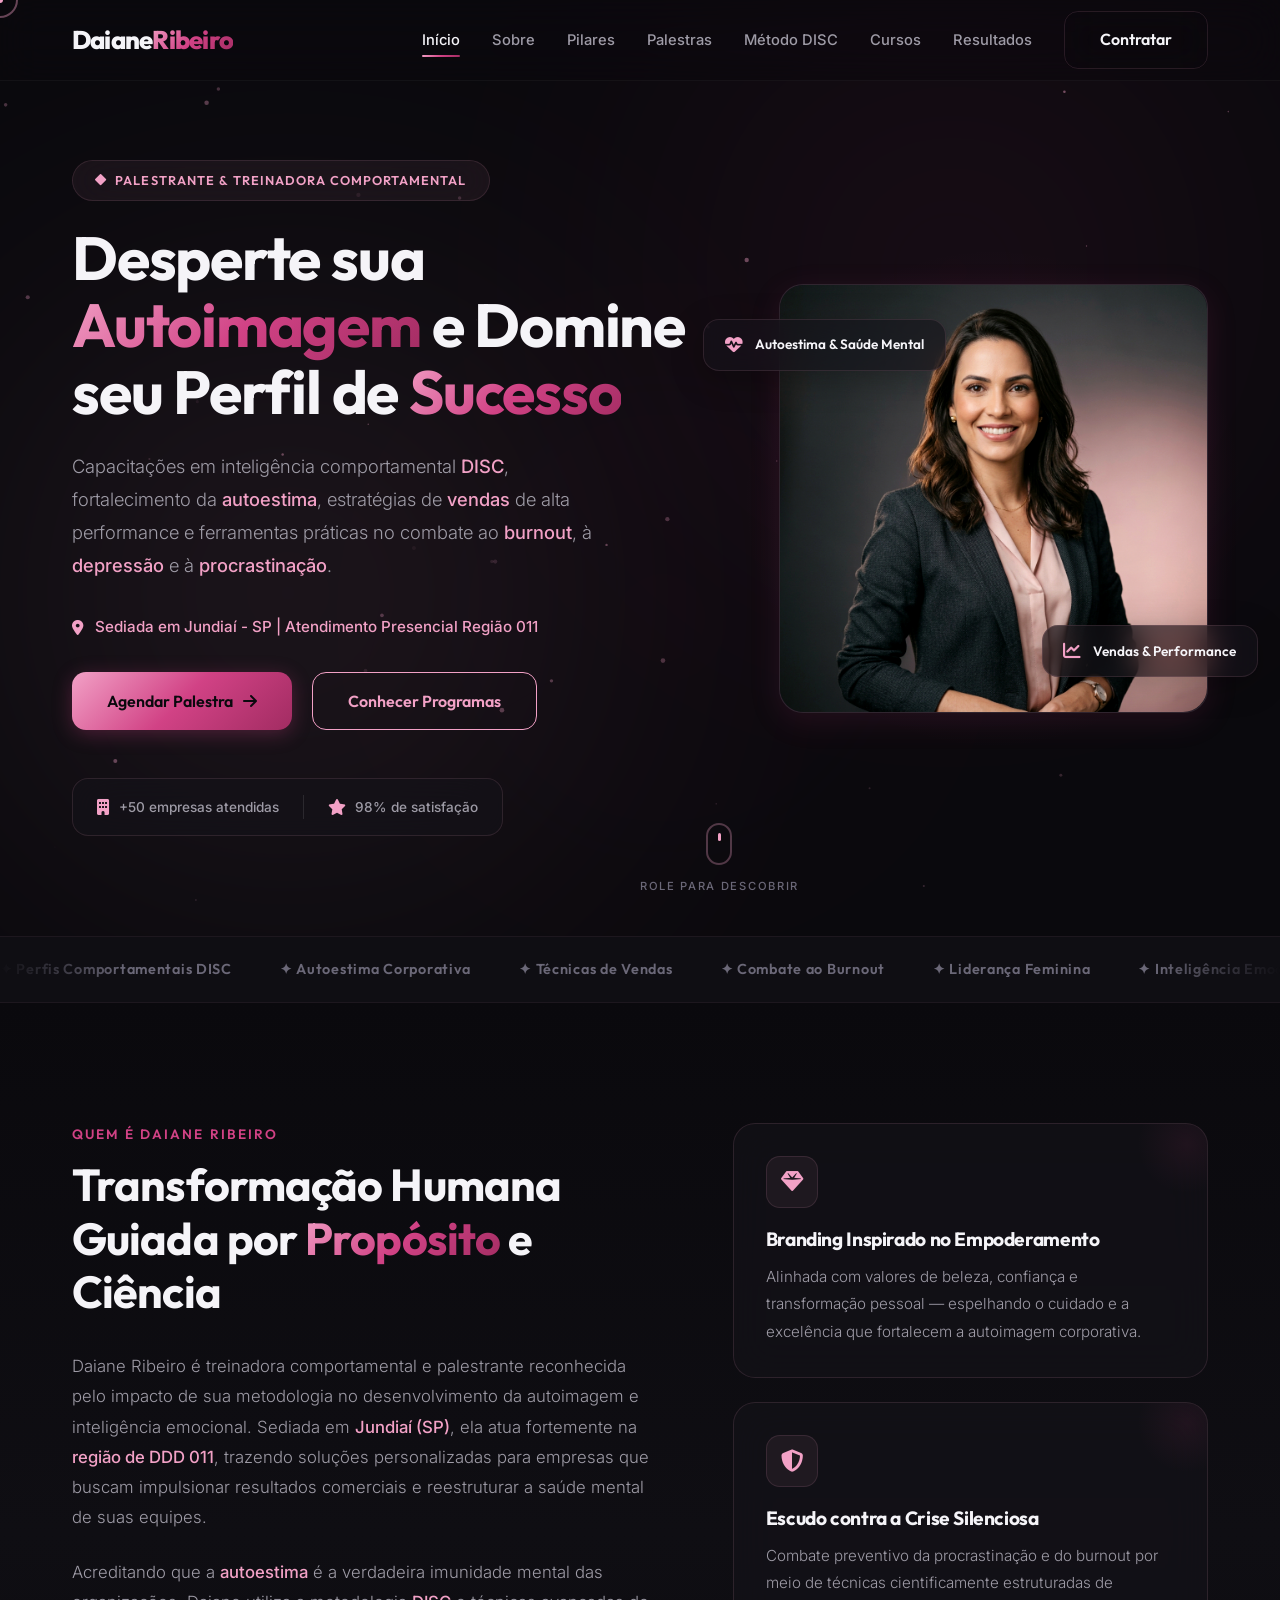
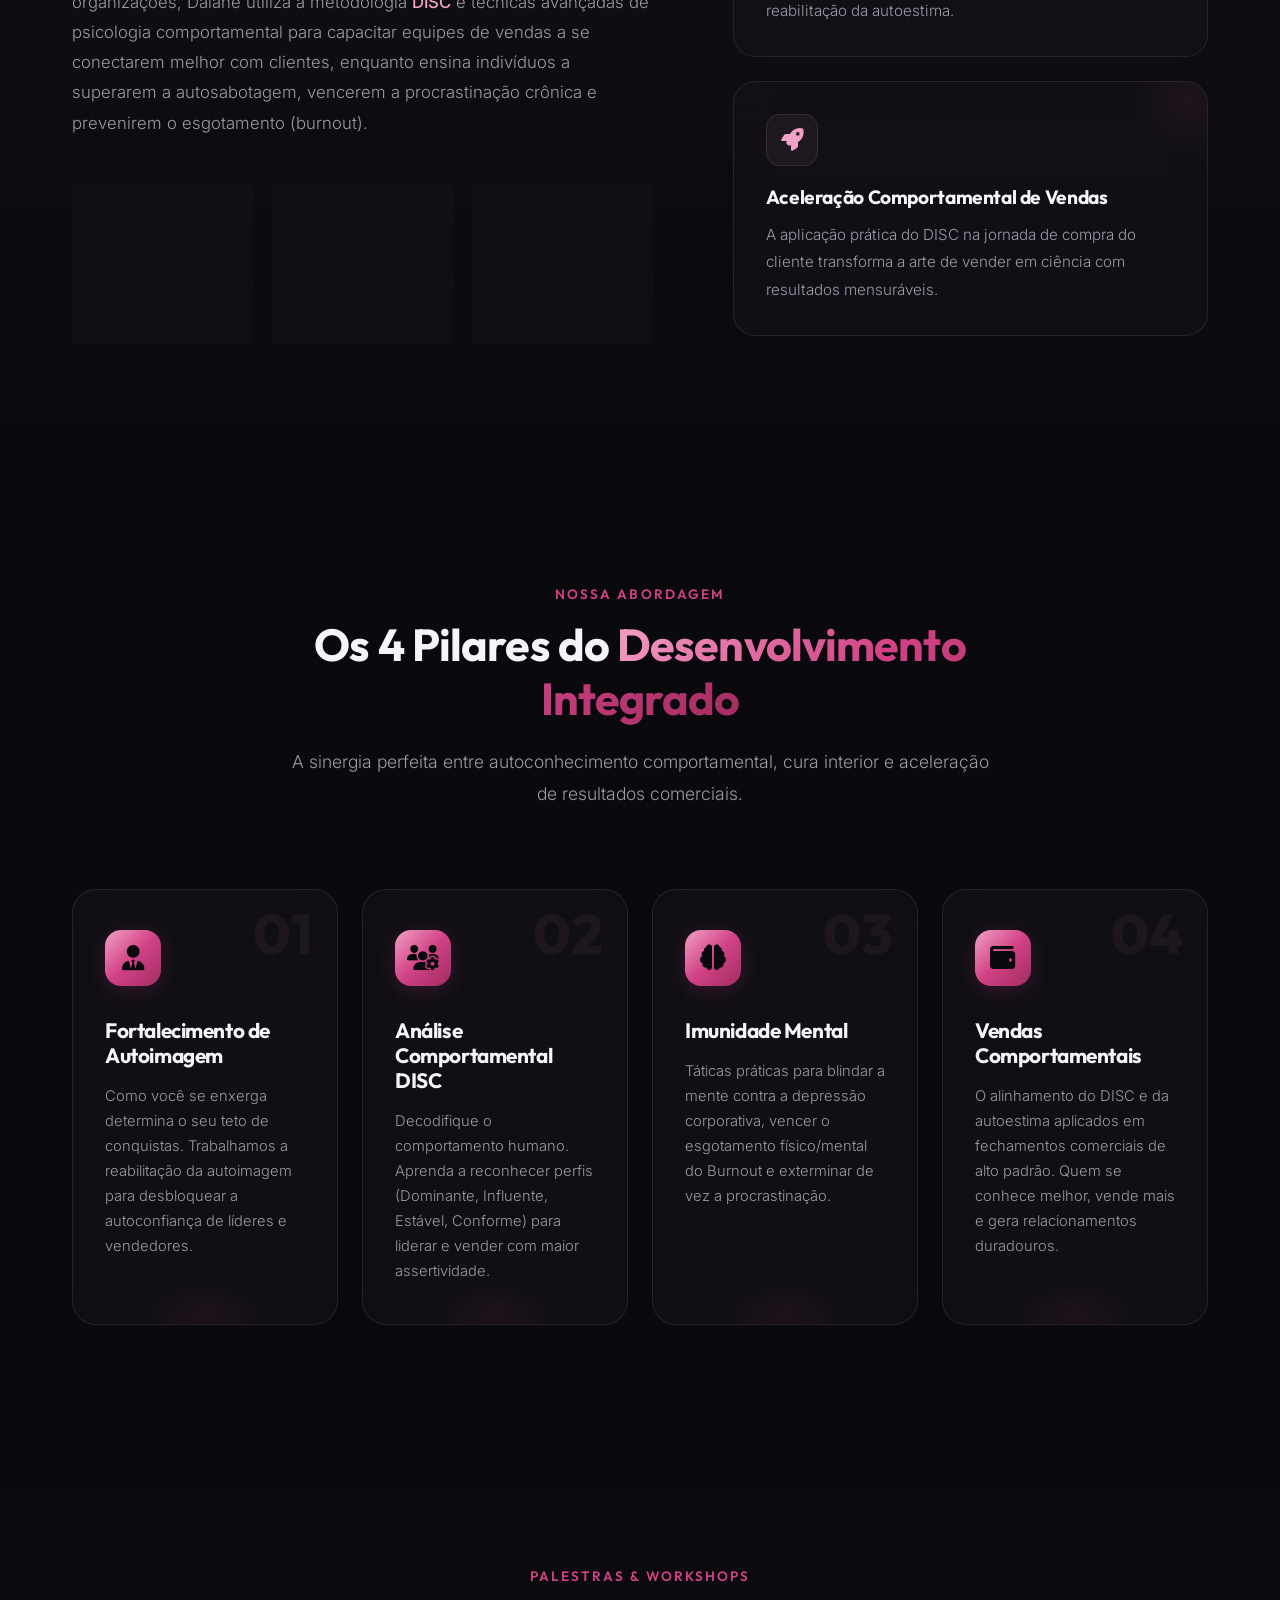
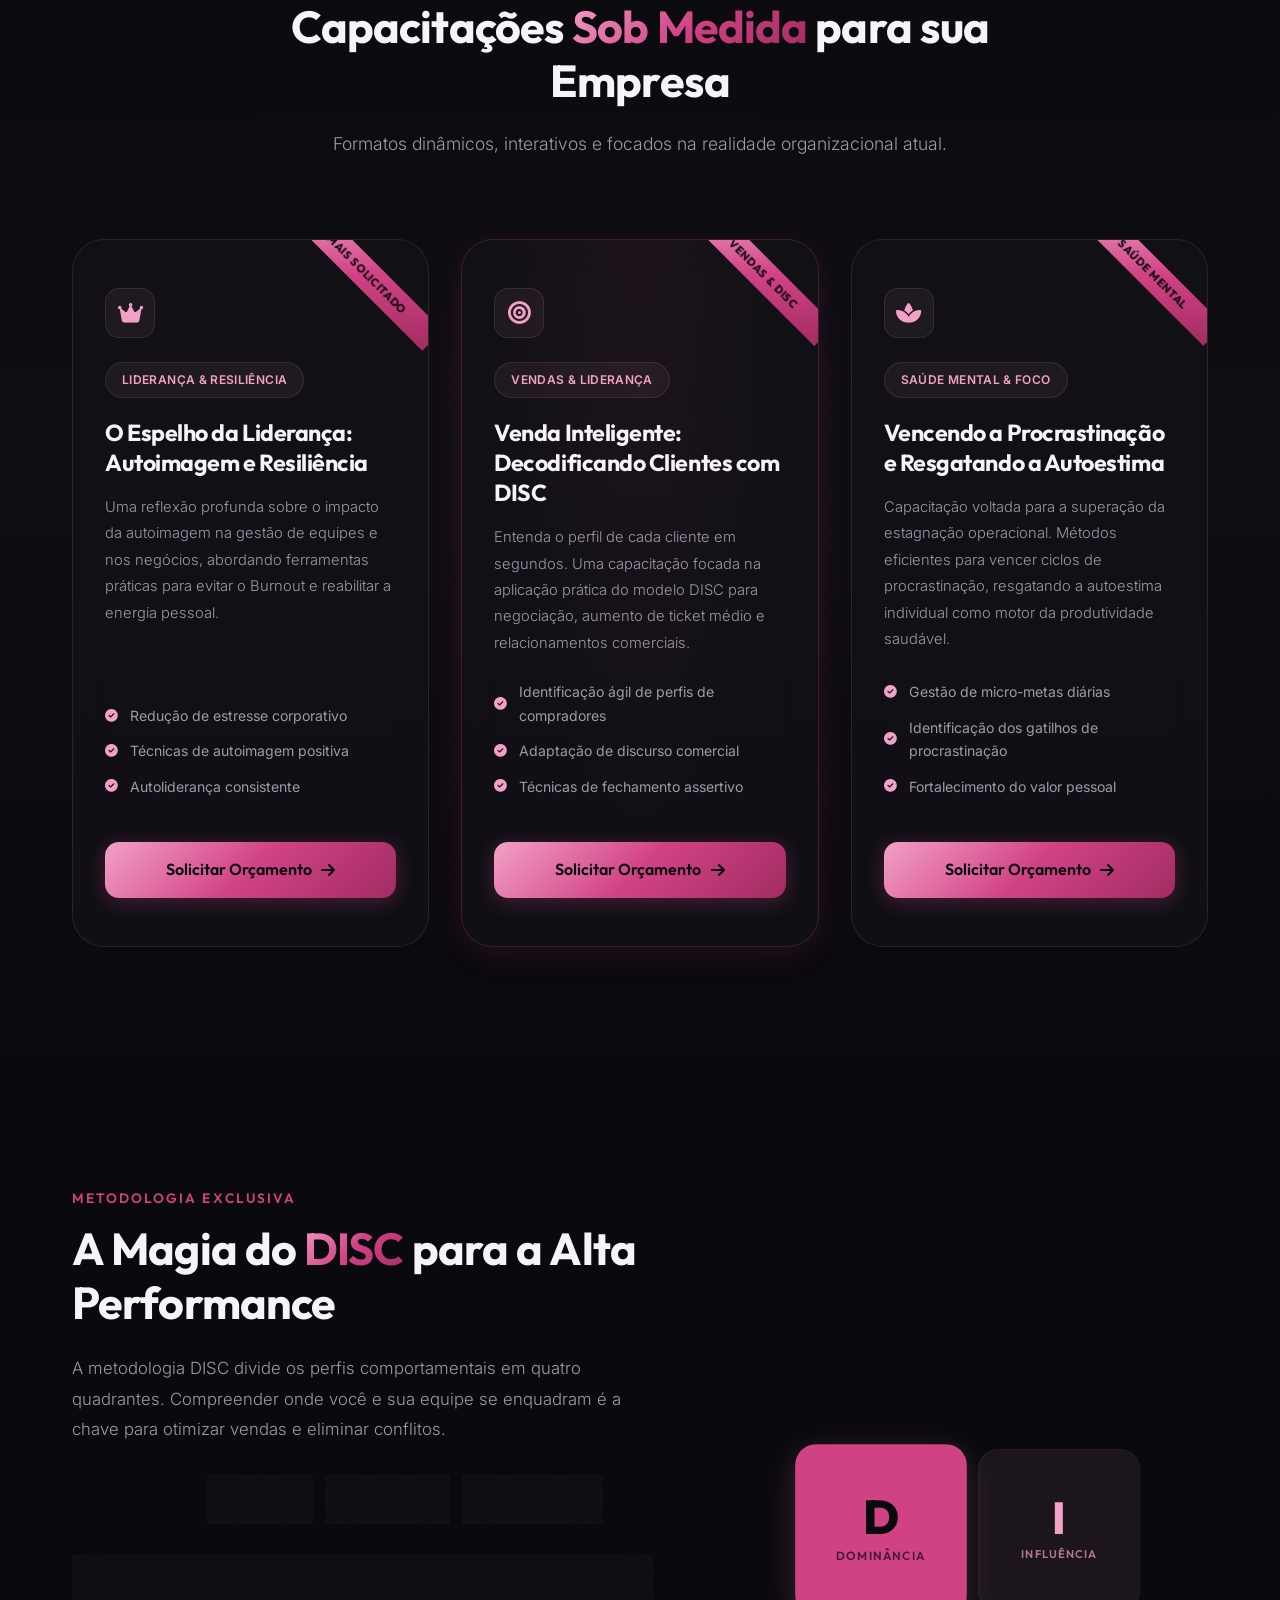
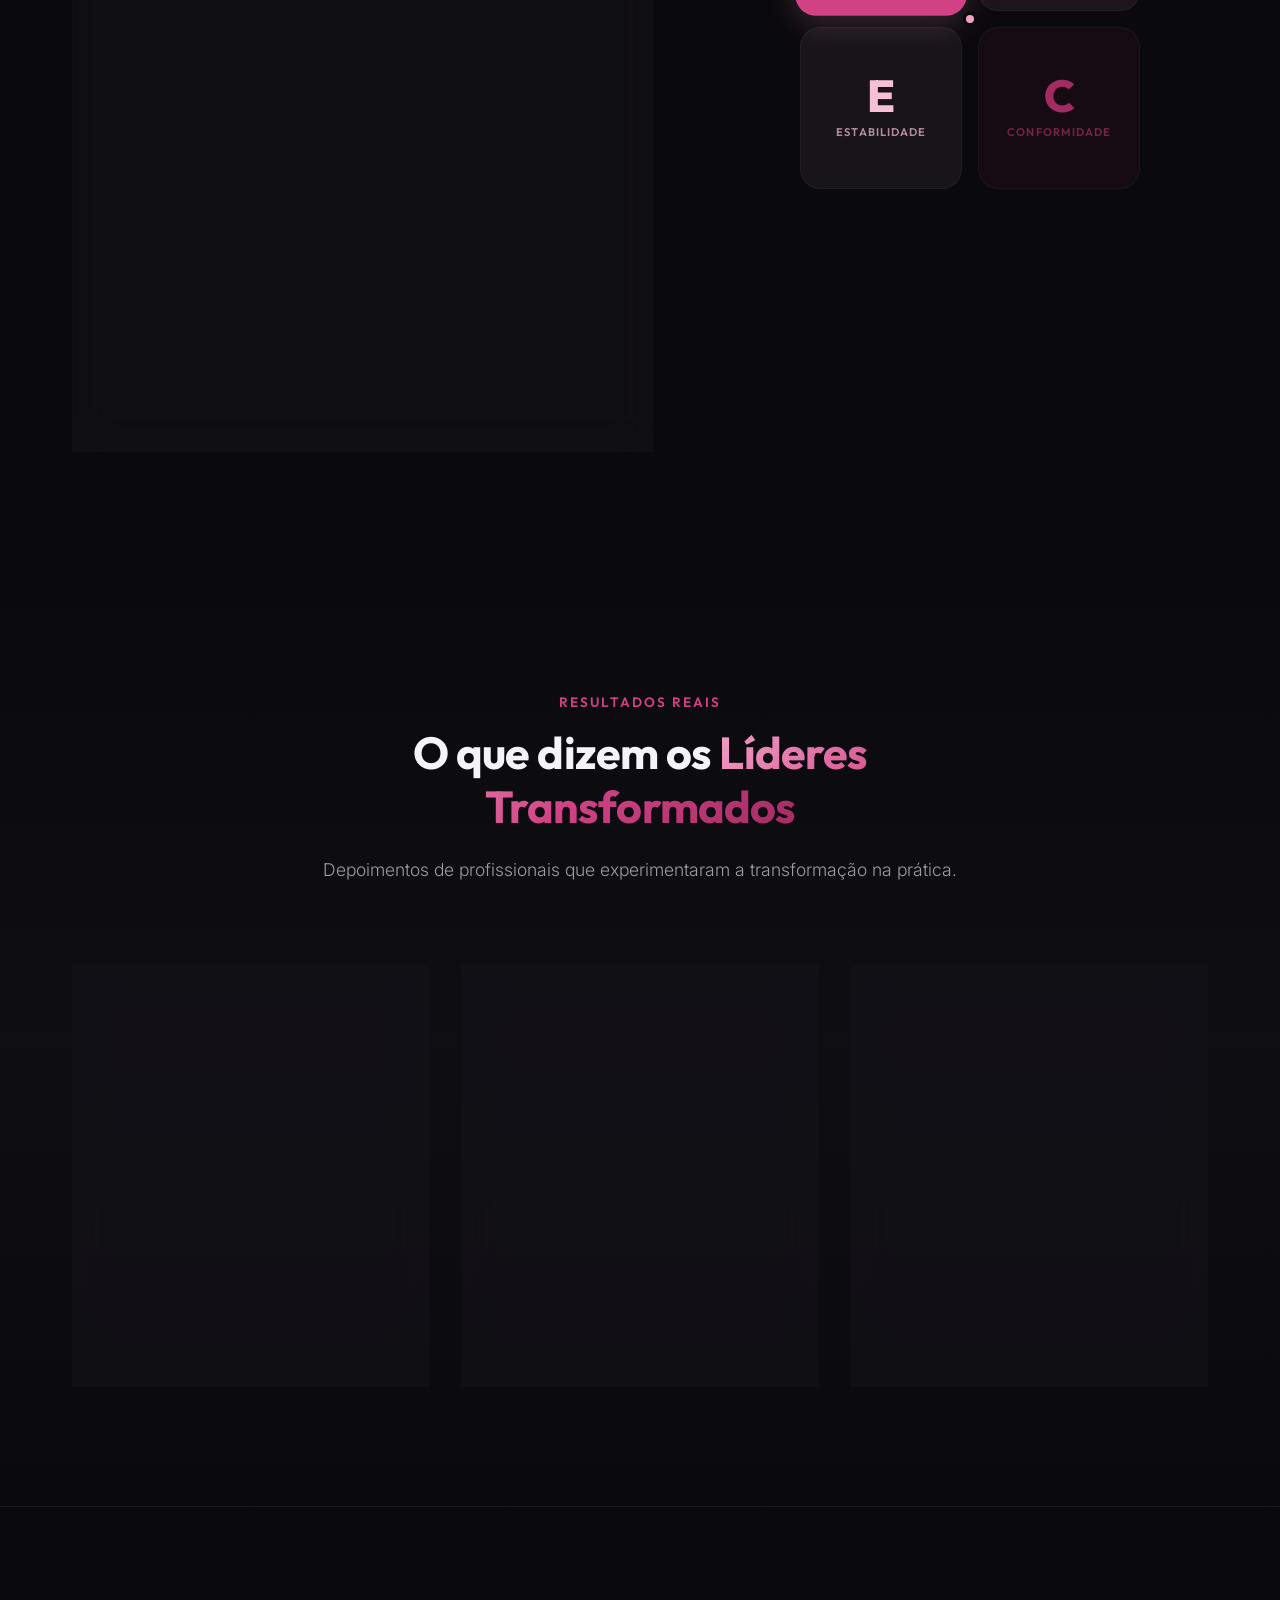
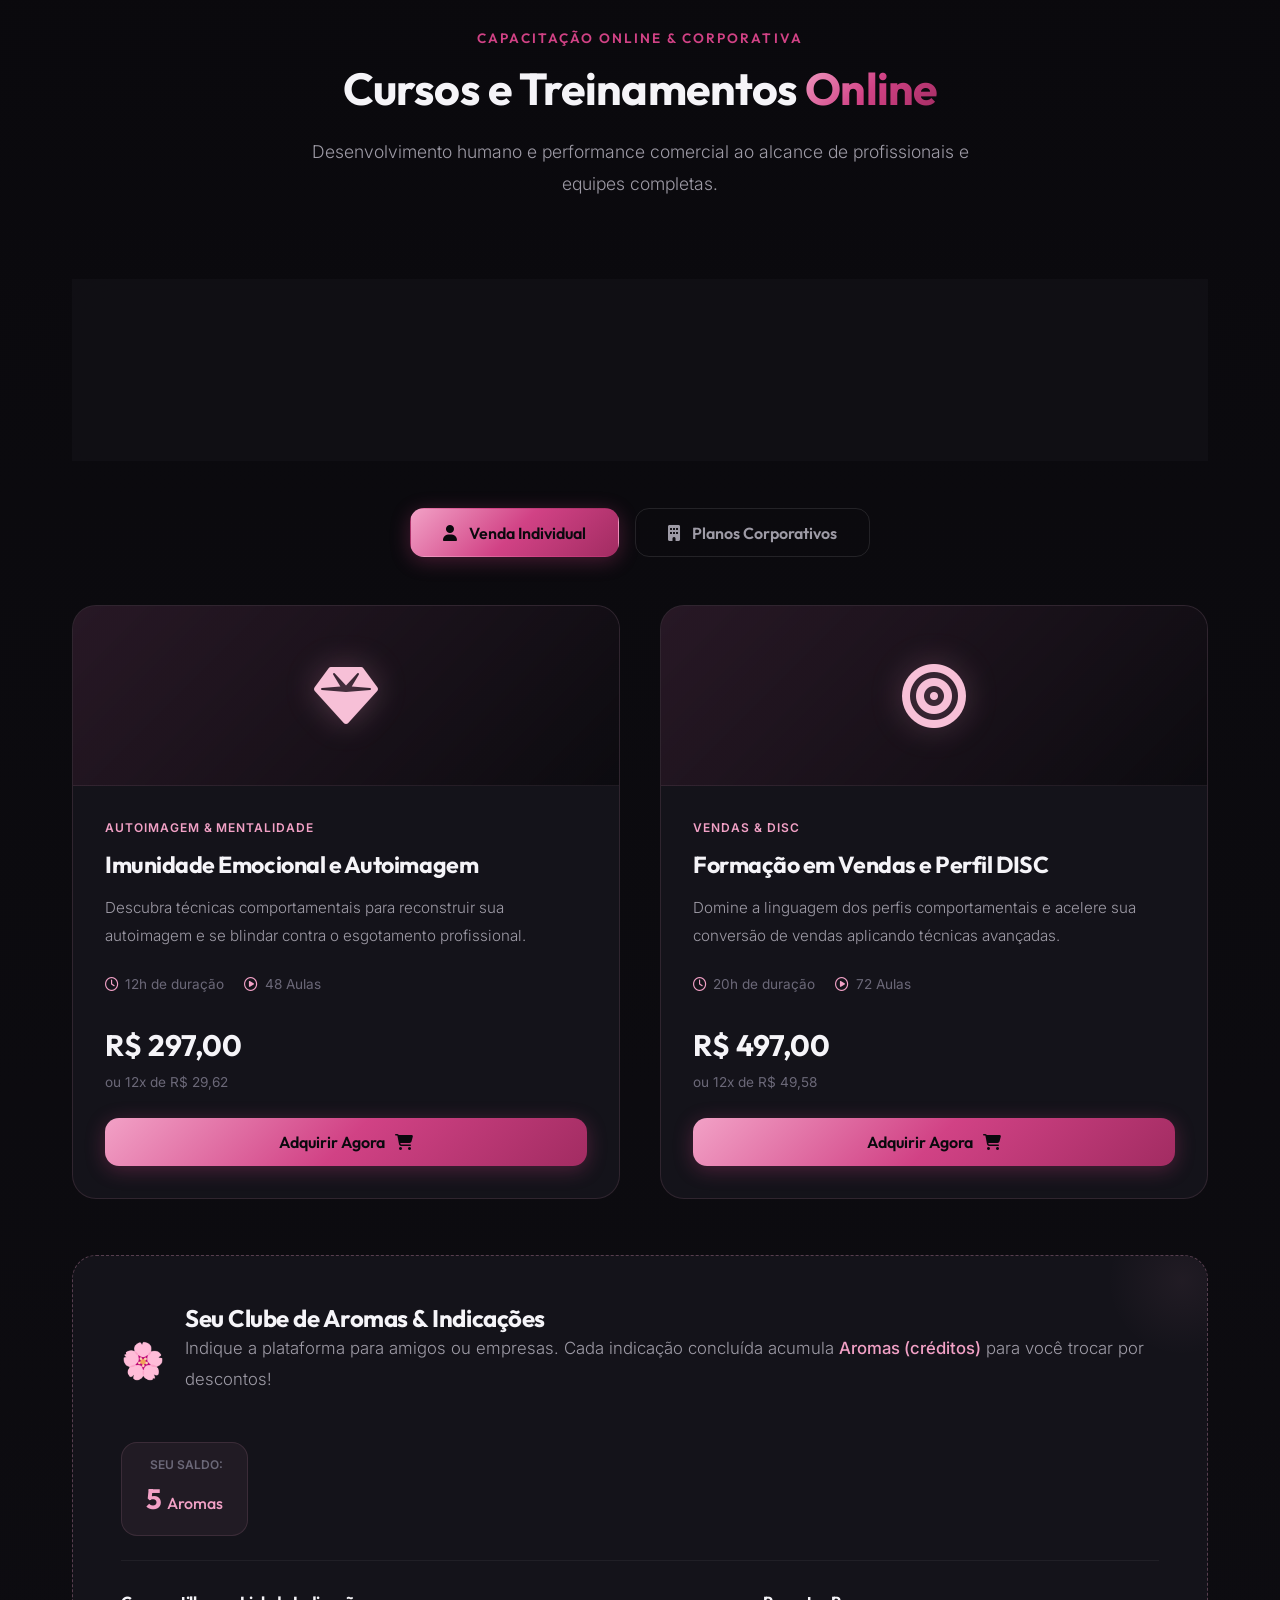
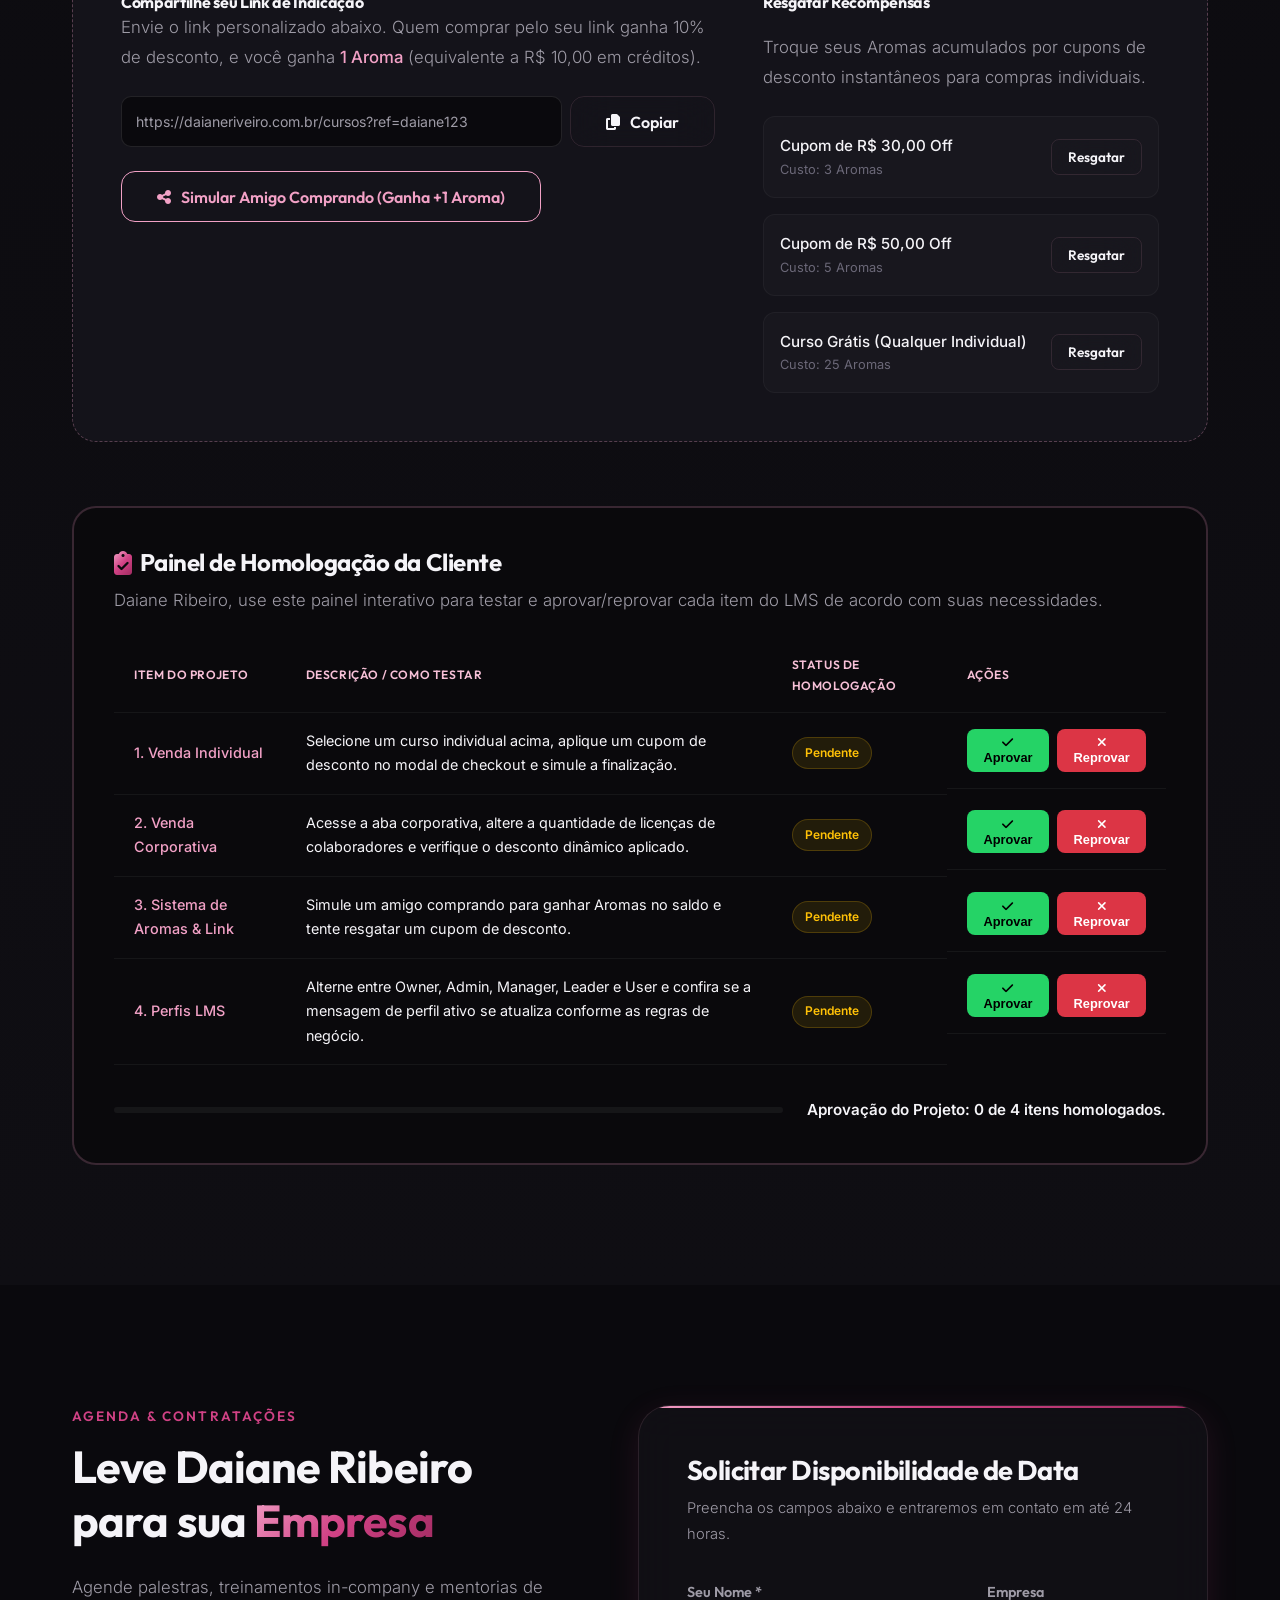
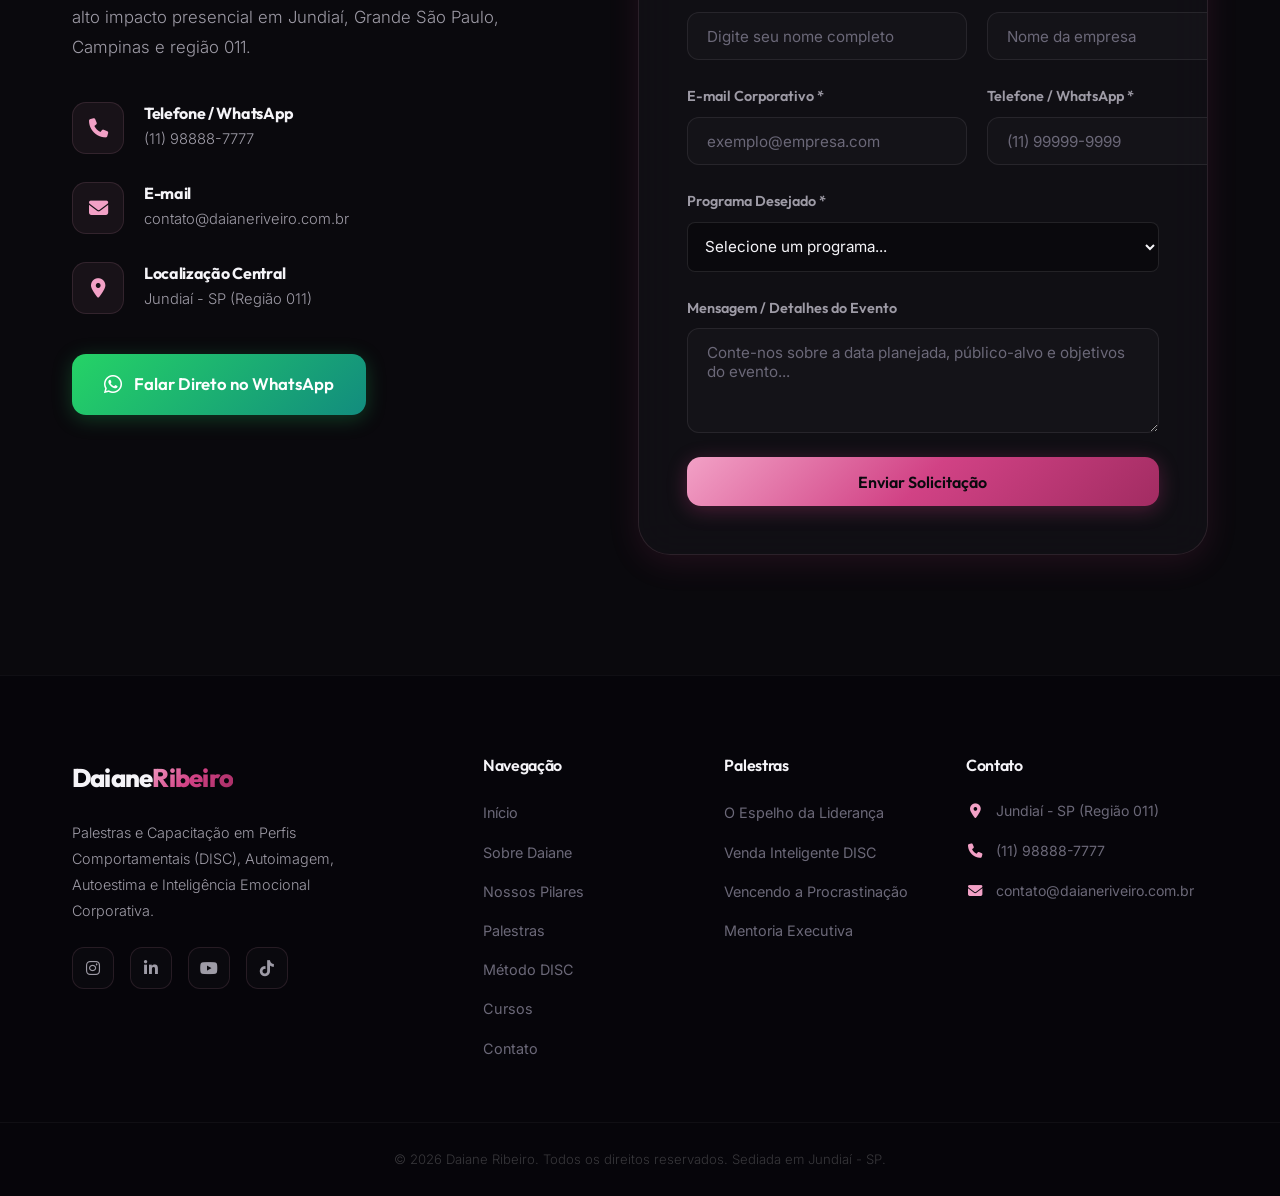
==== commit 5ed9be58: "[IA] fix: corrigir grafia do sobrenome da palestrante de Riveiro para Ribeiro O quê: Substituição gl" ====
--- a/index.html
+++ b/index.html
@@ -3,11 +3,11 @@
 <head>
     <meta charset="UTF-8">
     <meta name="viewport" content="width=device-width, initial-scale=1.0">
-    <title>Daiane Riveiro | Palestras Corporativas, DISC & Desenvolvimento Humano</title>
-    <meta name="description" content="Daiane Riveiro — Palestrante e Treinadora Comportamental em Jundiaí (SP). Especialista em perfis DISC, autoimagem corporativa, técnicas de vendas e prevenção de Burnout. Região 011.">
+    <title>Daiane Ribeiro | Palestras Corporativas, DISC & Desenvolvimento Humano</title>
+    <meta name="description" content="Daiane Ribeiro — Palestrante e Treinadora Comportamental em Jundiaí (SP). Especialista em perfis DISC, autoimagem corporativa, técnicas de vendas e prevenção de Burnout. Região 011.">
     <meta name="keywords" content="palestrante corporativa, DISC, autoimagem, autoestima, burnout, vendas, Jundiaí, treinamento comportamental">
-    <meta name="author" content="Daiane Riveiro">
-    <meta property="og:title" content="Daiane Riveiro | Palestras Corporativas & Desenvolvimento Humano">
+    <meta name="author" content="Daiane Ribeiro">
+    <meta property="og:title" content="Daiane Ribeiro | Palestras Corporativas & Desenvolvimento Humano">
     <meta property="og:description" content="Transforme equipes com inteligência comportamental DISC, fortalecimento da autoimagem e estratégias contra Burnout.">
     <meta property="og:type" content="website">
     <meta property="og:image" content="palestrante_foto.png">
@@ -30,7 +30,7 @@
     <!-- Loader Elegante -->
     <div class="page-loader" id="pageLoader">
         <div class="loader-content">
-            <div class="loader-logo">Daiane<span>Riveiro</span></div>
+            <div class="loader-logo">Daiane<span>Ribeiro</span></div>
             <div class="loader-bar"><div class="loader-bar-fill"></div></div>
         </div>
     </div>
@@ -39,7 +39,7 @@
     <header class="header" id="siteHeader">
         <div class="container nav-container">
             <a href="#" class="logo" aria-label="Página inicial">
-                Daiane<span>Riveiro</span>
+                Daiane<span>Ribeiro</span>
             </a>
             <button class="mobile-nav-toggle" aria-label="Abrir menu" aria-expanded="false" id="navToggle">
                 <span class="hamburger-line"></span>
@@ -102,7 +102,7 @@
                 </div>
                 <div class="hero-image-container" data-reveal="right">
                     <div class="image-wrapper">
-                        <img src="palestrante_foto.png" alt="Daiane Riveiro - Palestrante Profissional e Treinadora Comportamental" class="hero-img" width="500" height="500">
+                        <img src="palestrante_foto.png" alt="Daiane Ribeiro - Palestrante Profissional e Treinadora Comportamental" class="hero-img" width="500" height="500">
                         <div class="image-glow"></div>
                         <div class="floating-badge badge-top">
                             <i class="fa-solid fa-heart-pulse"></i>
@@ -156,14 +156,14 @@
             </div>
         </section>
 
-        <!-- Seção Sobre Daiane Riveiro -->
+        <!-- Seção Sobre Daiane Ribeiro -->
         <section id="sobre" class="about">
             <div class="container about-container">
                 <div class="about-info" data-reveal="left">
-                    <span class="section-subtitle">Quem é Daiane Riveiro</span>
+                    <span class="section-subtitle">Quem é Daiane Ribeiro</span>
                     <h2>Transformação Humana Guiada por <span class="text-gradient">Propósito</span> e Ciência</h2>
                     <p>
-                        Daiane Riveiro é treinadora comportamental e palestrante reconhecida pelo impacto de sua metodologia no desenvolvimento da autoimagem e inteligência emocional. Sediada em <strong>Jundiaí (SP)</strong>, ela atua fortemente na <strong>região de DDD 011</strong>, trazendo soluções personalizadas para empresas que buscam impulsionar resultados comerciais e reestruturar a saúde mental de suas equipes.
+                        Daiane Ribeiro é treinadora comportamental e palestrante reconhecida pelo impacto de sua metodologia no desenvolvimento da autoimagem e inteligência emocional. Sediada em <strong>Jundiaí (SP)</strong>, ela atua fortemente na <strong>região de DDD 011</strong>, trazendo soluções personalizadas para empresas que buscam impulsionar resultados comerciais e reestruturar a saúde mental de suas equipes.
                     </p>
                     <p>
                         Acreditando que a <strong>autoestima</strong> é a verdadeira imunidade mental das organizações, Daiane utiliza a metodologia <strong>DISC</strong> e técnicas avançadas de psicologia comportamental para capacitar equipes de vendas a se conectarem melhor com clientes, enquanto ensina indivíduos a superarem a autosabotagem, vencerem a procrastinação crônica e prevenirem o esgotamento (burnout).
@@ -794,7 +794,7 @@
             <div class="container contact-container">
                 <div class="contact-info" data-reveal="left">
                     <span class="section-subtitle">Agenda & Contratações</span>
-                    <h2>Leve Daiane Riveiro para sua <span class="text-gradient">Empresa</span></h2>
+                    <h2>Leve Daiane Ribeiro para sua <span class="text-gradient">Empresa</span></h2>
                     <p>Agende palestras, treinamentos in-company e mentorias de alto impacto presencial em Jundiaí, Grande São Paulo, Campinas e região 011.</p>
                     
                     <div class="contact-details">
@@ -899,7 +899,7 @@
         <div class="container footer-container">
             <div class="footer-brand">
                 <a href="#" class="logo footer-logo" aria-label="Página inicial">
-                    Daiane<span>Riveiro</span>
+                    Daiane<span>Ribeiro</span>
                 </a>
                 <p>Palestras e Capacitação em Perfis Comportamentais (DISC), Autoimagem, Autoestima e Inteligência Emocional Corporativa.</p>
                 <div class="social-icons">
@@ -948,7 +948,7 @@
         </div>
         <div class="footer-bottom">
             <div class="container">
-                <p>&copy; 2026 Daiane Riveiro. Todos os direitos reservados. Sediada em Jundiaí - SP.</p>
+                <p>&copy; 2026 Daiane Ribeiro. Todos os direitos reservados. Sediada em Jundiaí - SP.</p>
             </div>
         </div>
     </footer>
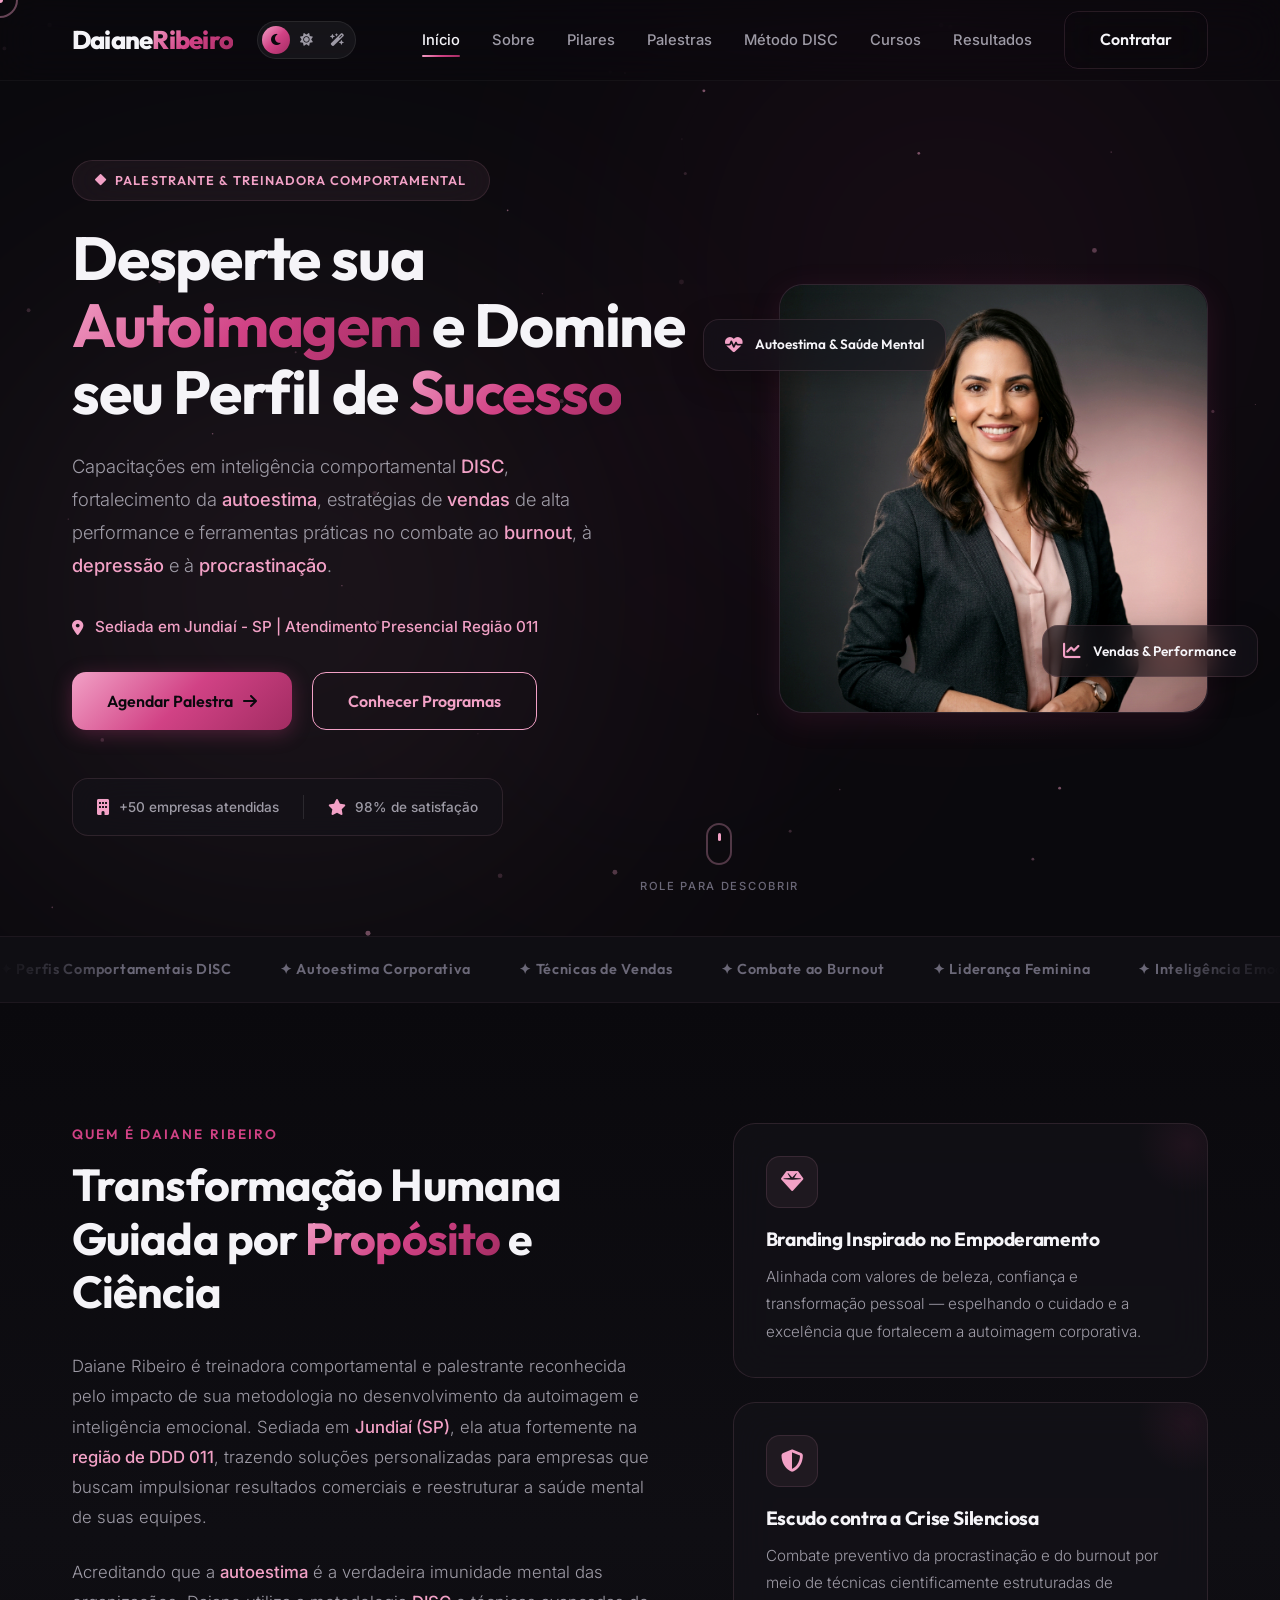
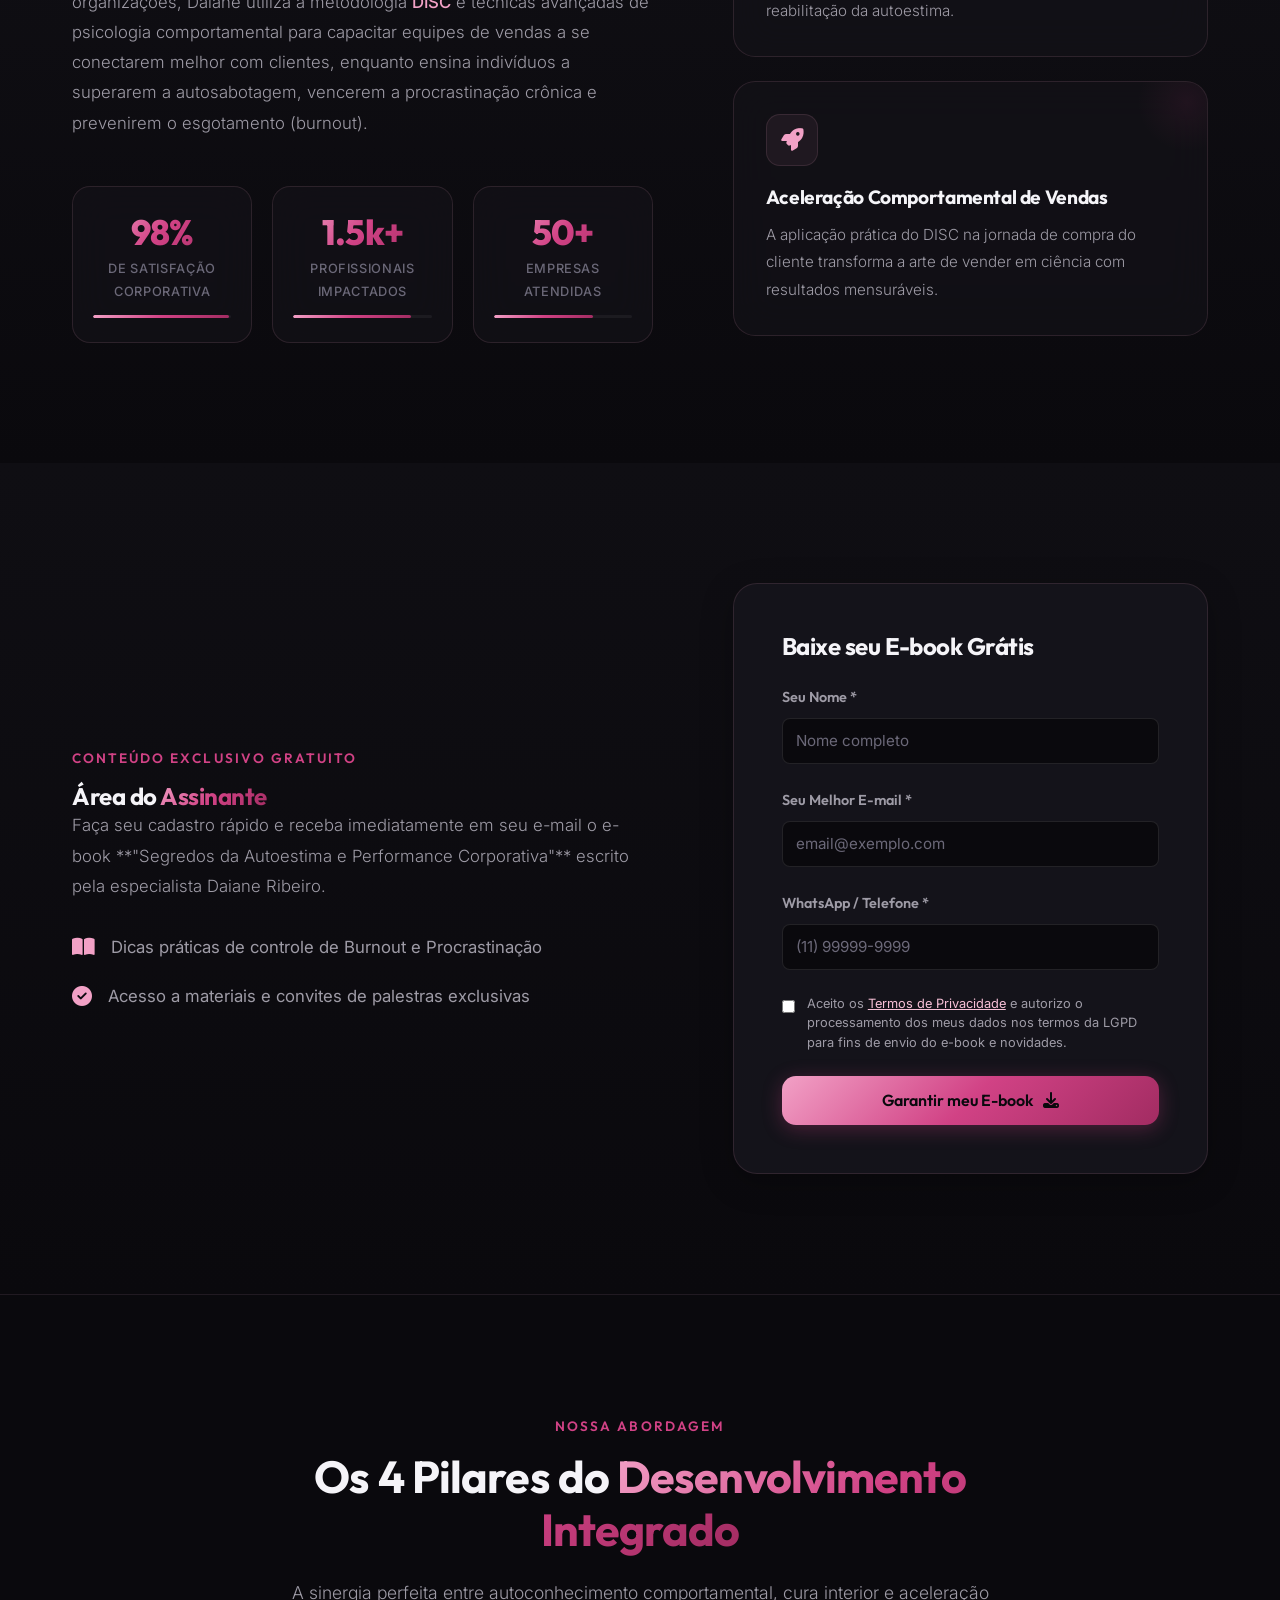
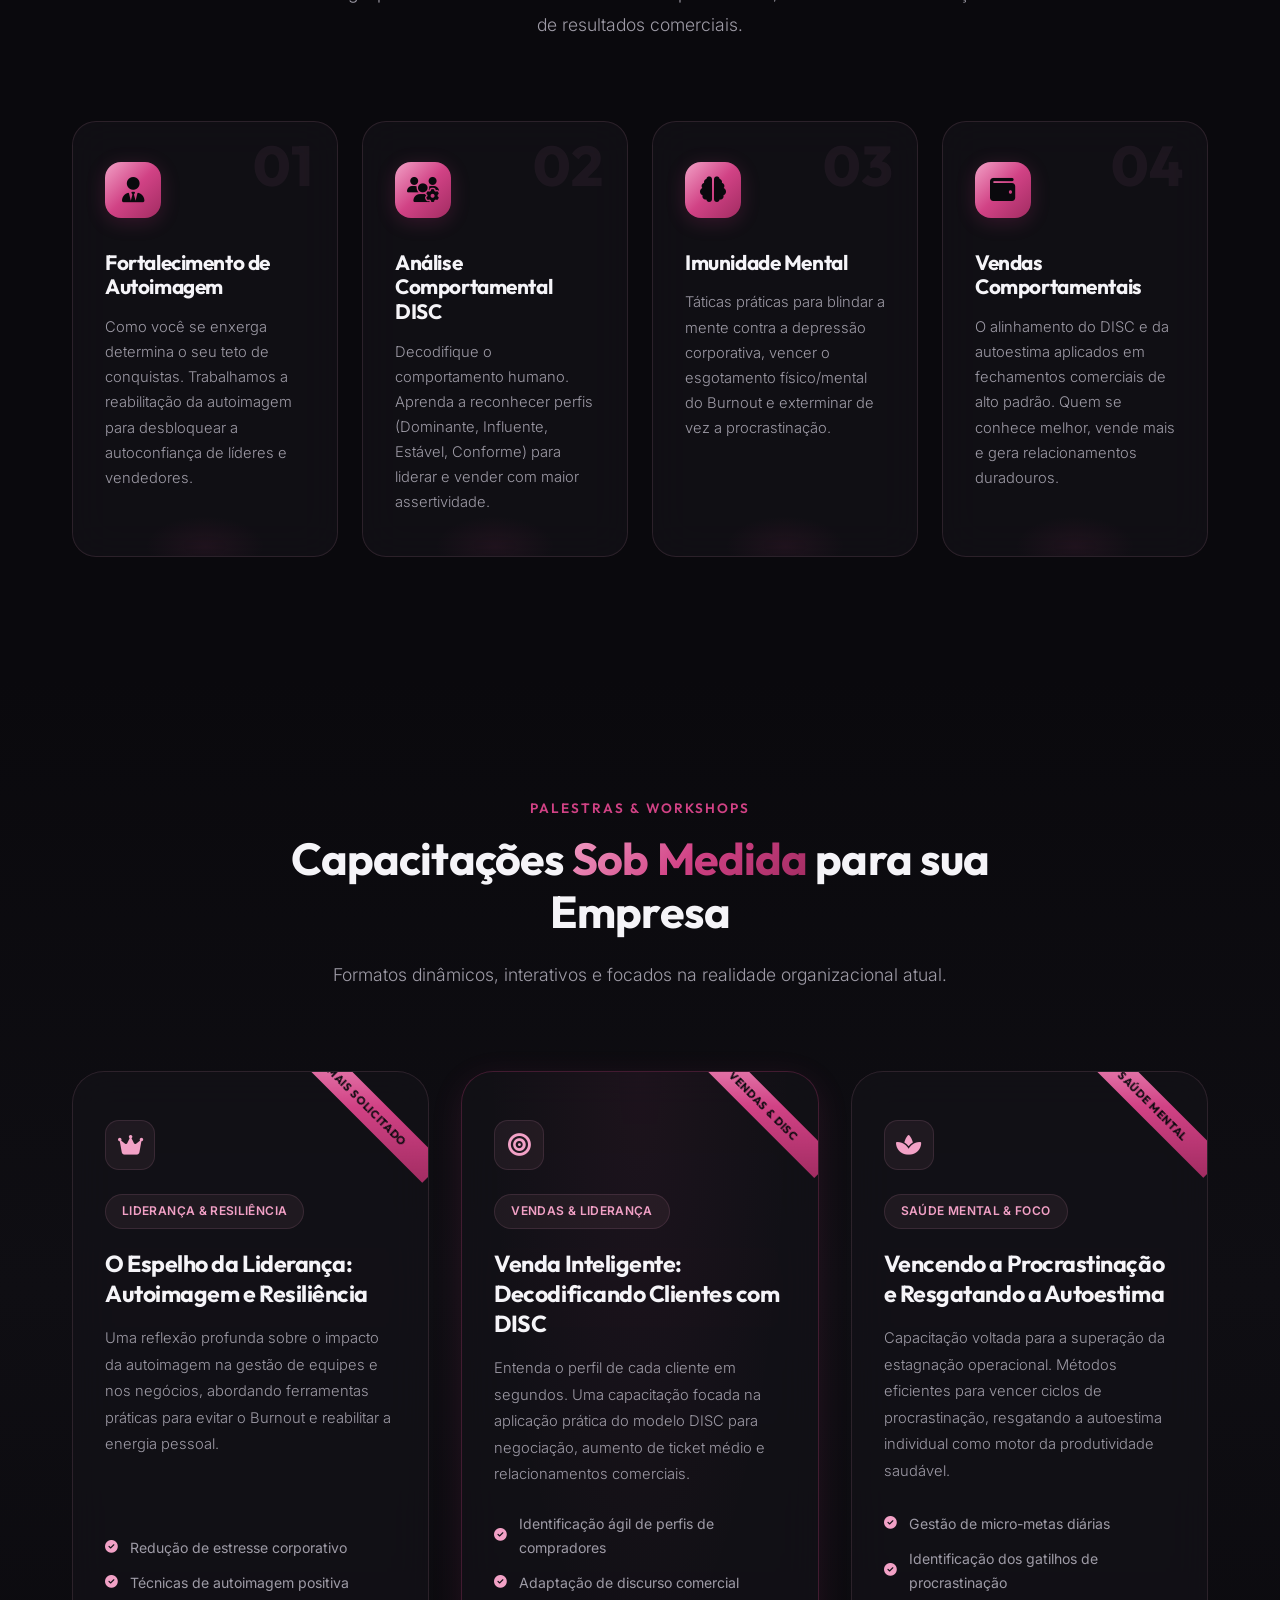
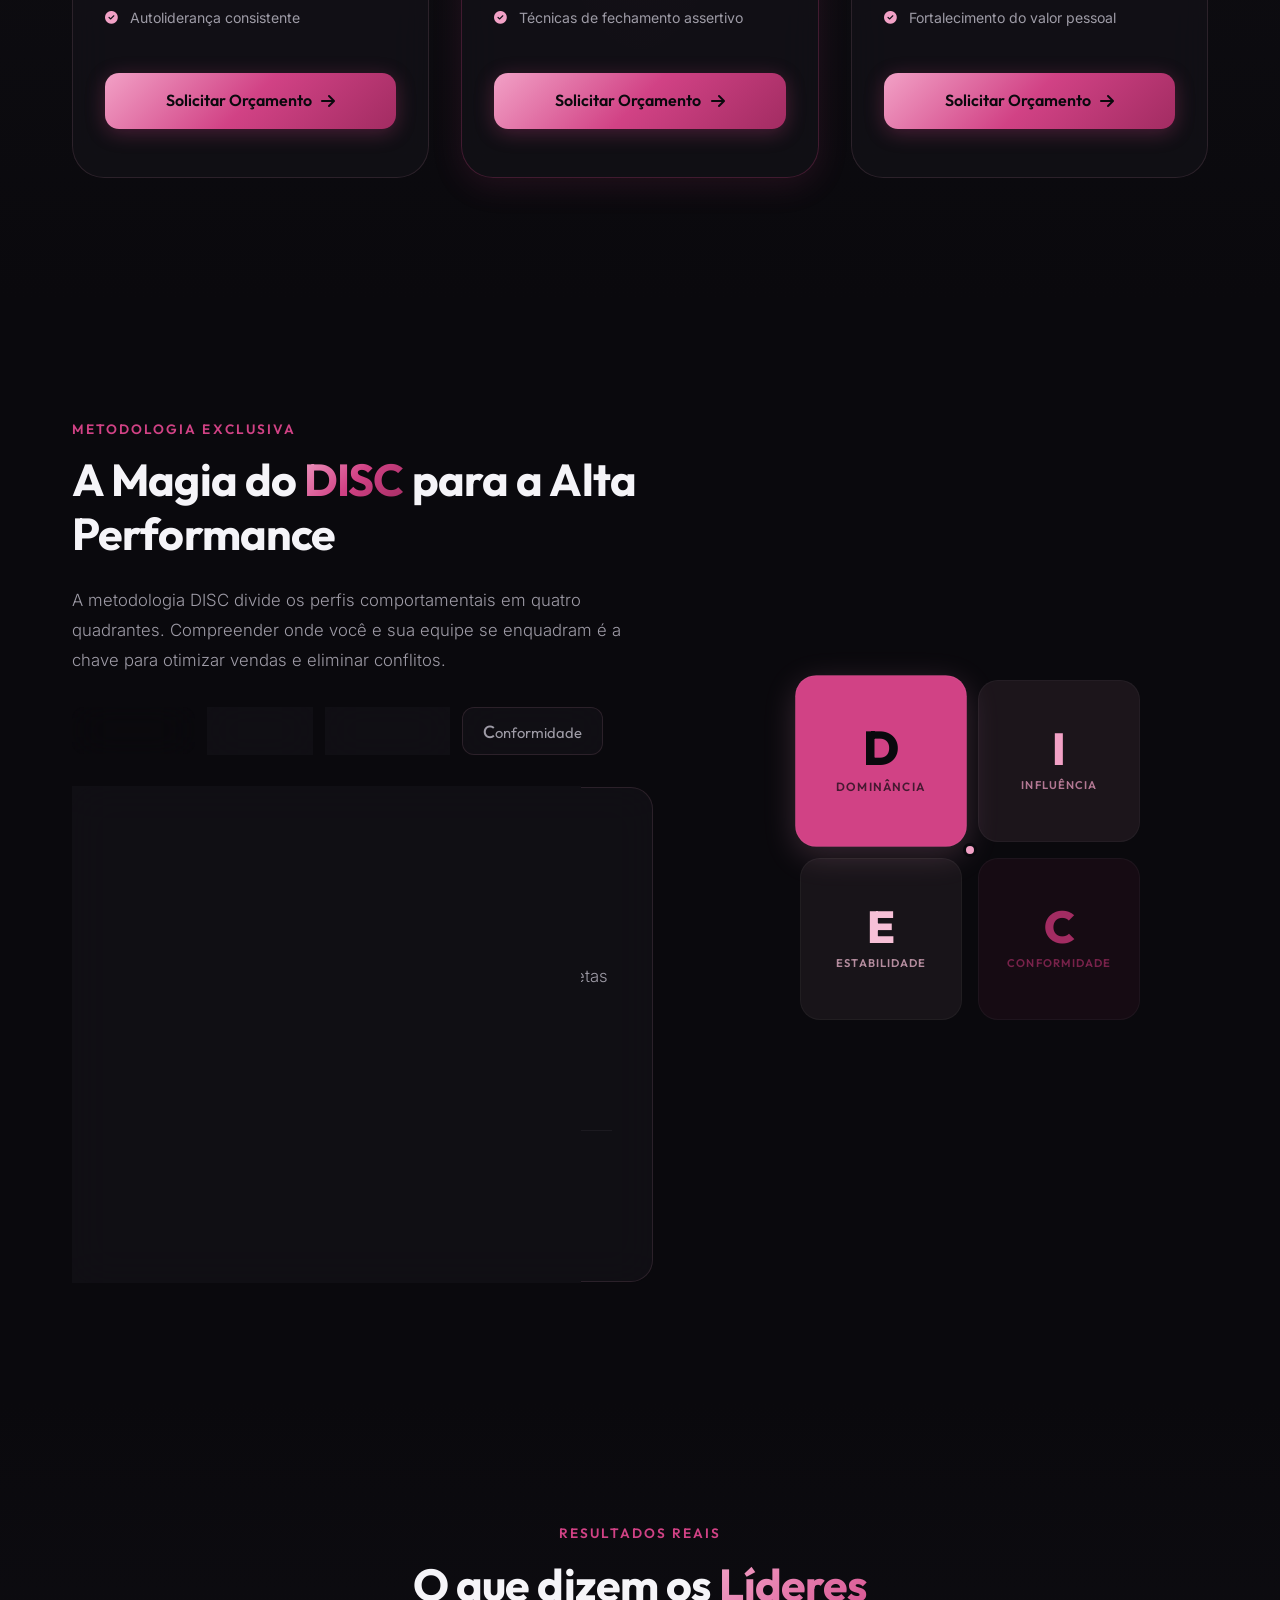
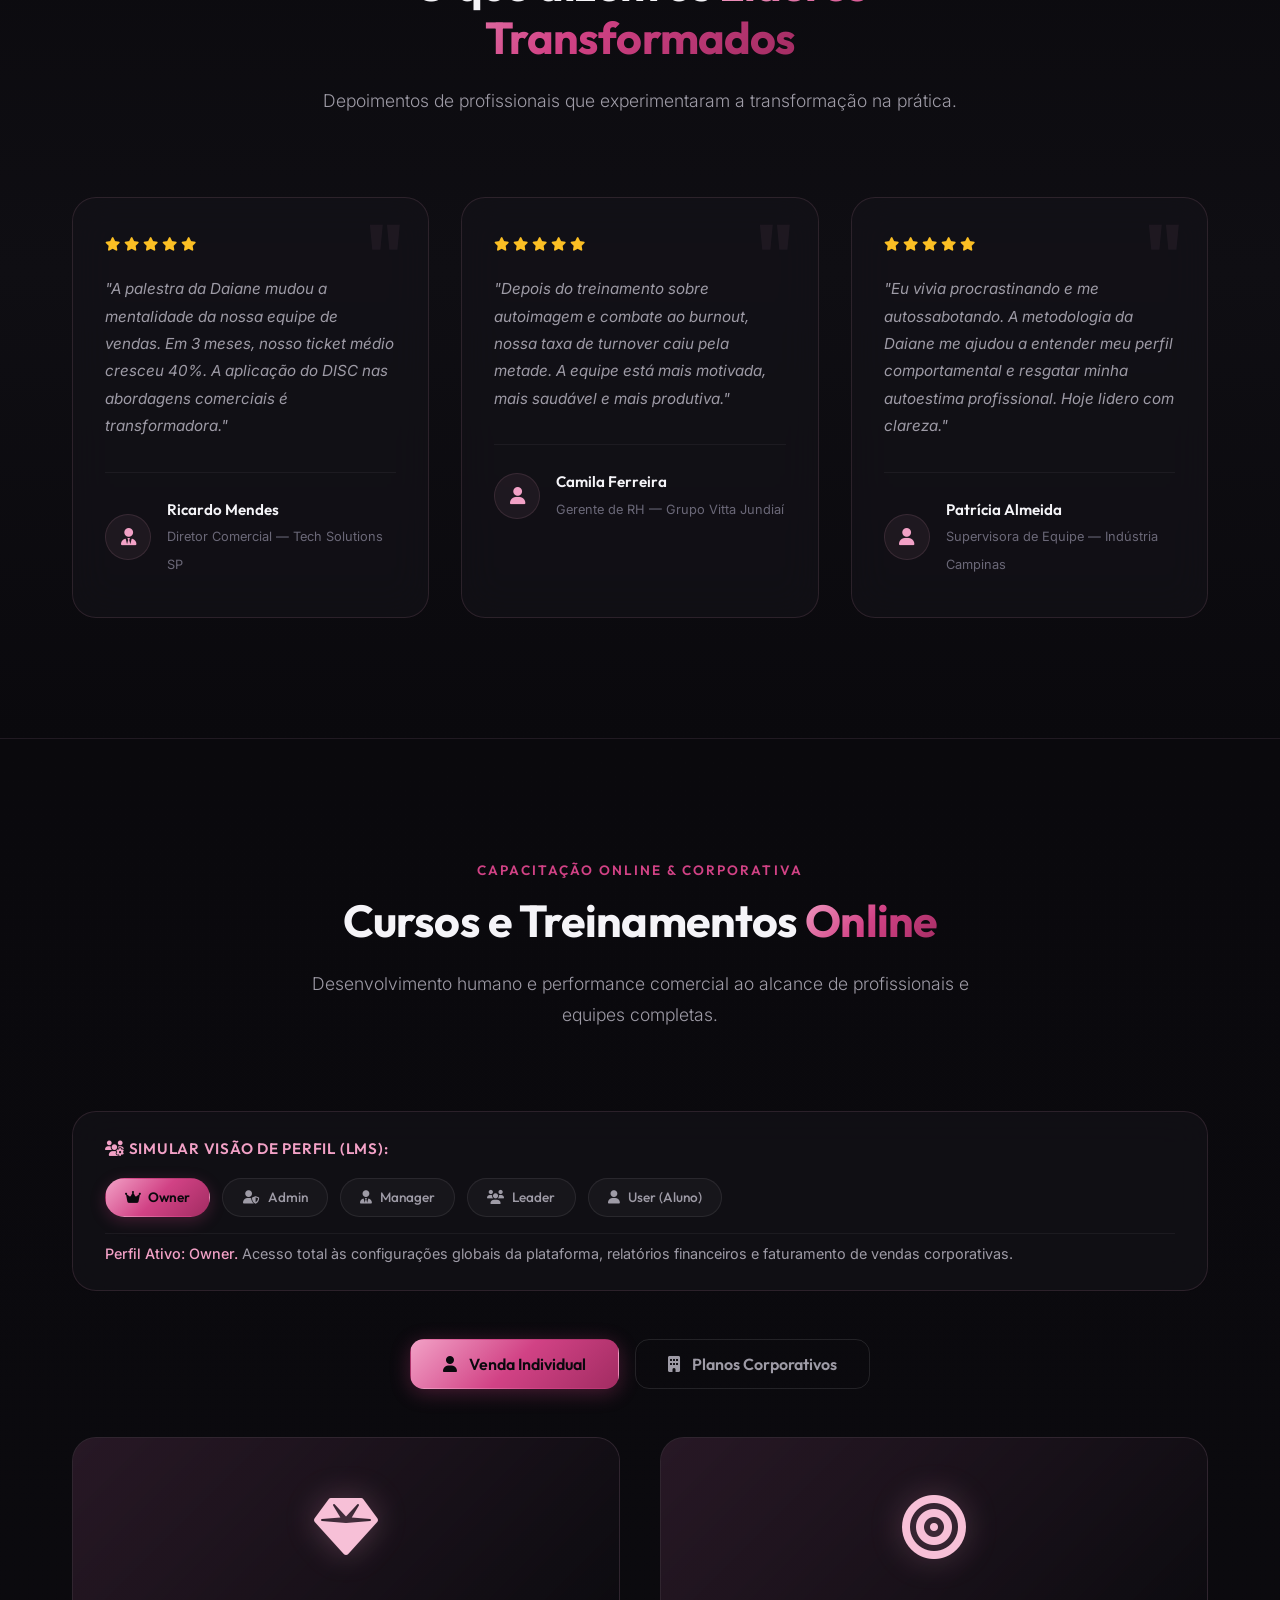
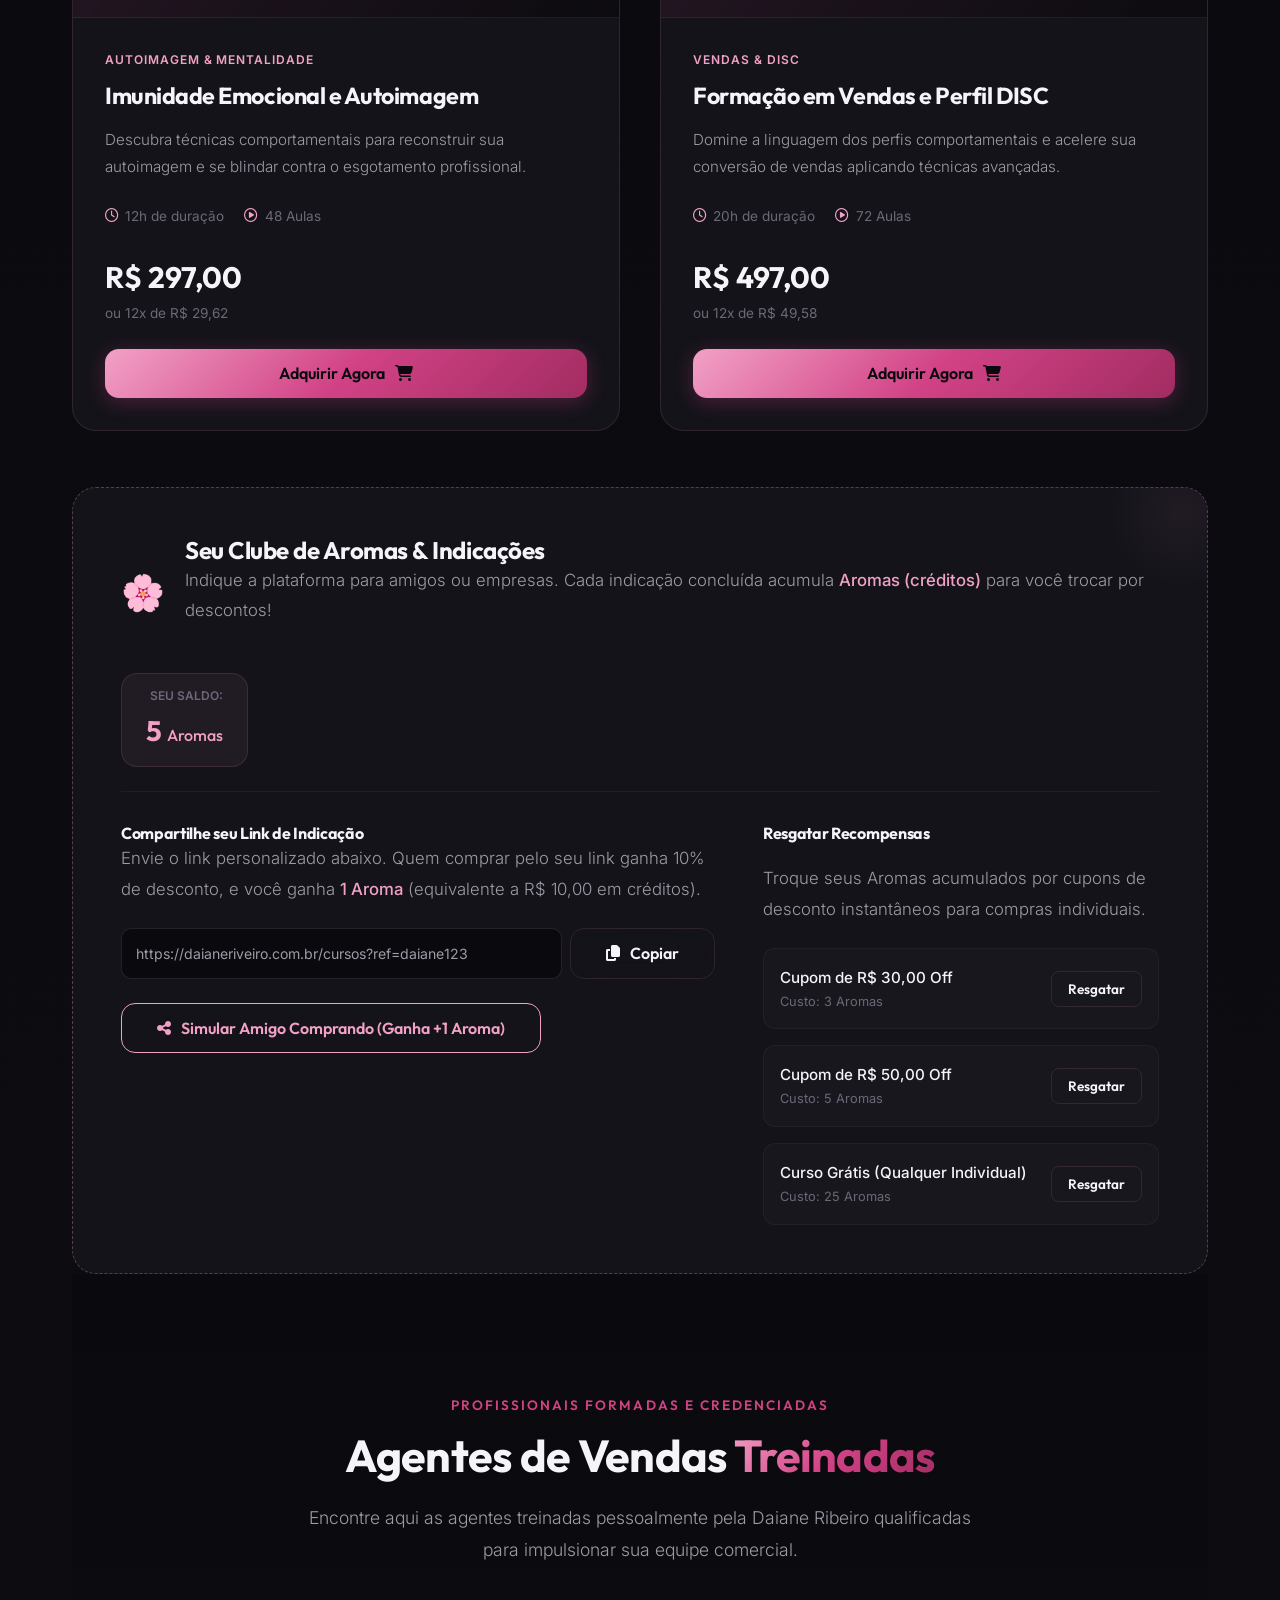
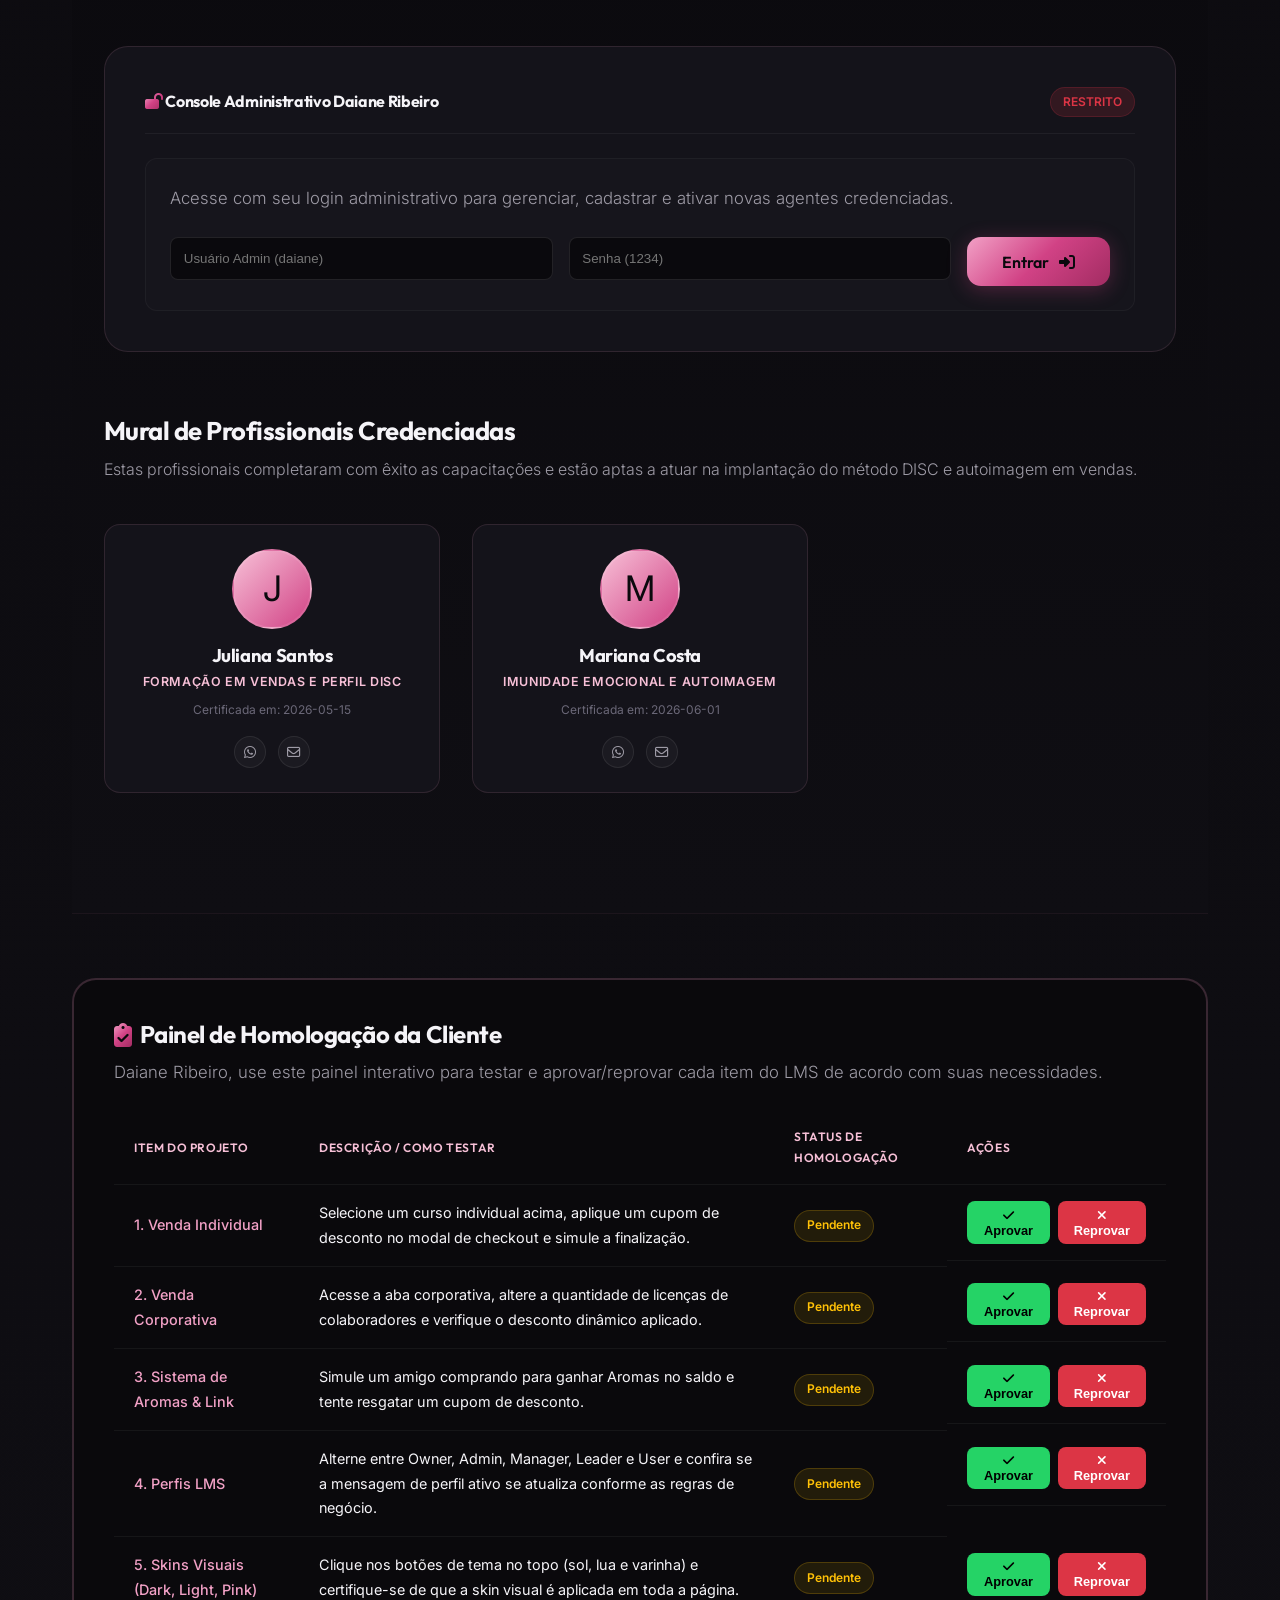
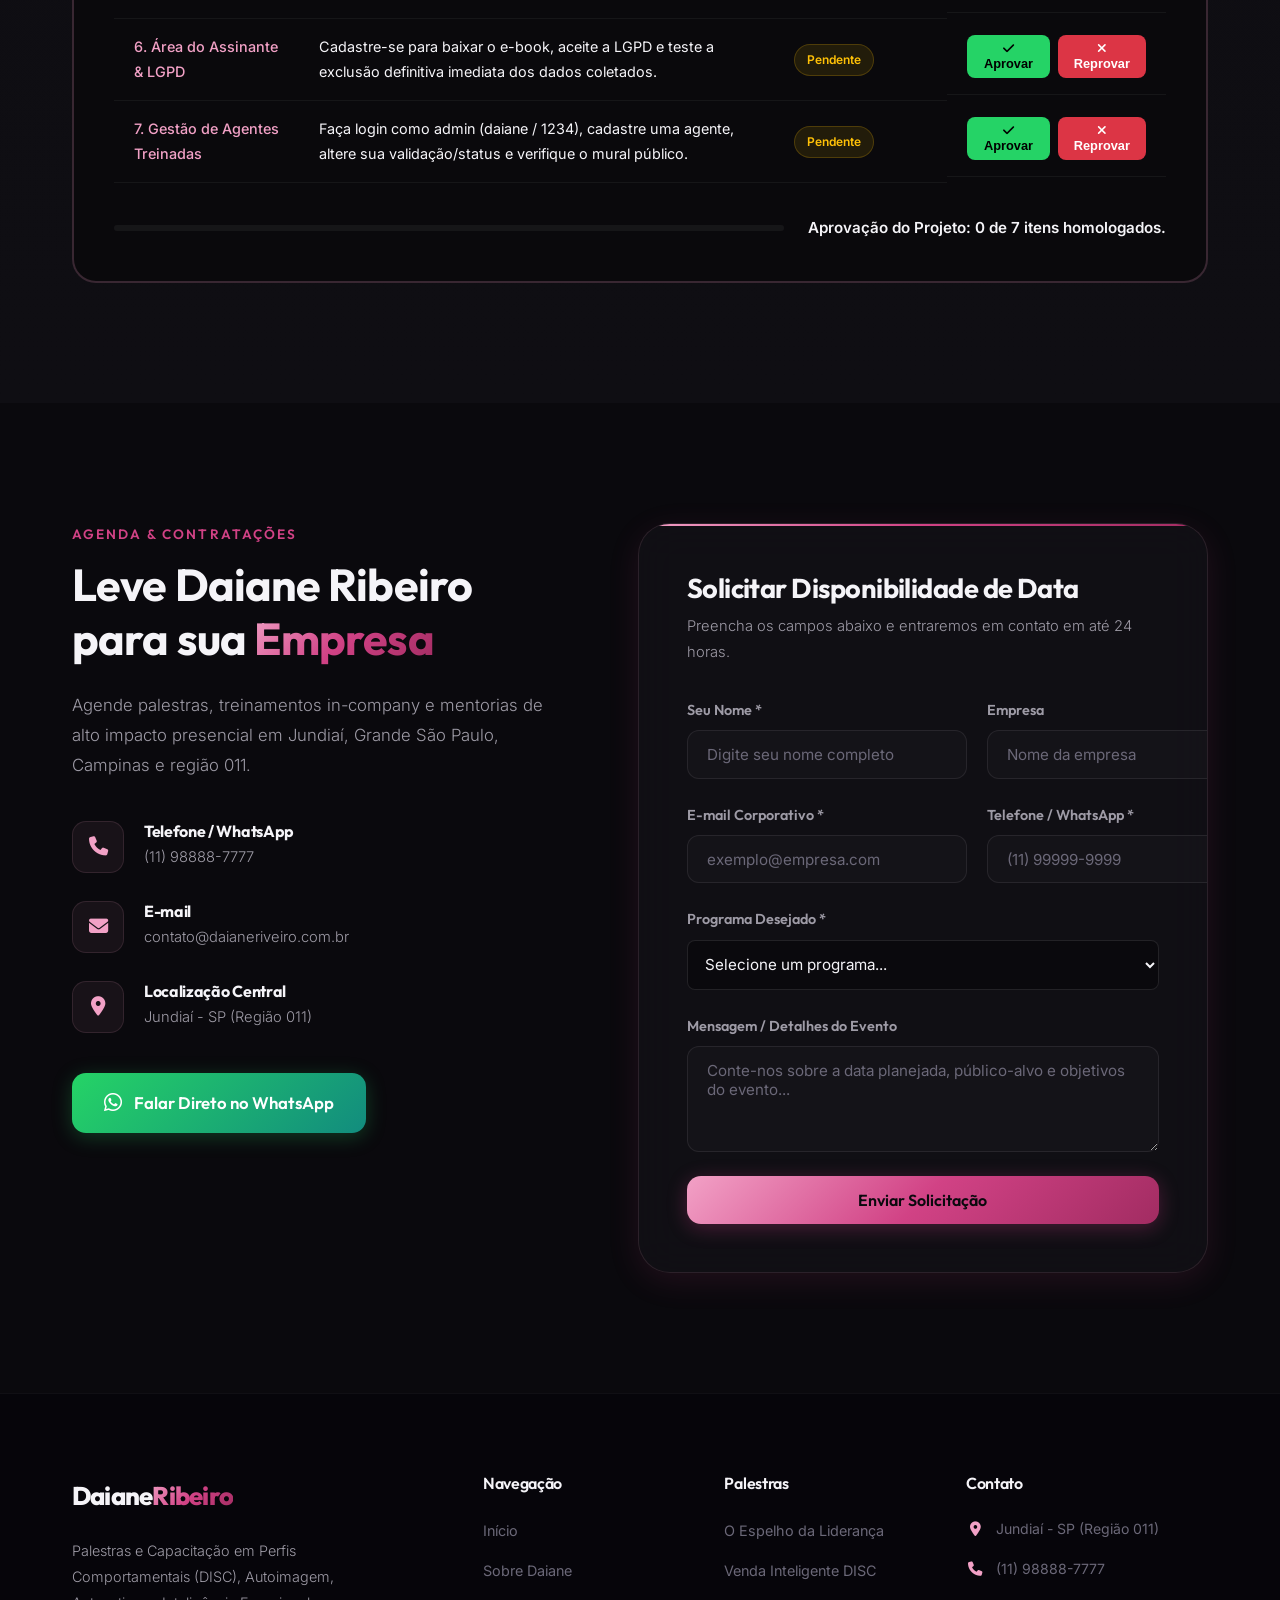
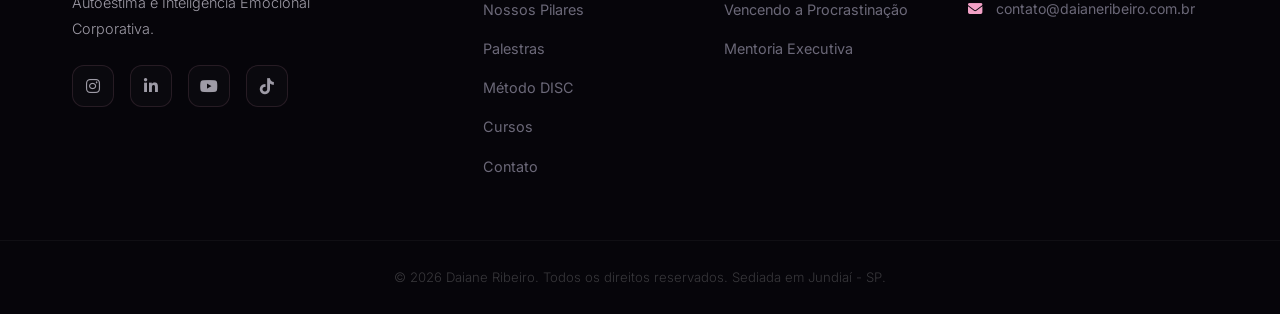
==== commit 694c9f78: "[IA] feat: skins Dark, Light e Pink (MaryKay), área do assinante com e-book, controle LGPD e painel " ====
--- a/index.html
+++ b/index.html
@@ -38,9 +38,17 @@
     <!-- Barra de Navegação -->
     <header class="header" id="siteHeader">
         <div class="container nav-container">
-            <a href="#" class="logo" aria-label="Página inicial">
-                Daiane<span>Ribeiro</span>
-            </a>
+            <div class="logo-skin-wrapper">
+                <a href="#" class="logo" aria-label="Página inicial">
+                    Daiane<span>Ribeiro</span>
+                </a>
+                <!-- Alternador de Skins Visuais -->
+                <div class="skin-selector" id="skinSelector" aria-label="Escolher visual da página">
+                    <button class="skin-btn active" data-skin="dark" title="Skin Sleek Dark"><i class="fa-solid fa-moon"></i></button>
+                    <button class="skin-btn" data-skin="light" title="Skin Elegant Light"><i class="fa-solid fa-sun"></i></button>
+                    <button class="skin-btn" data-skin="pink" title="Skin MaryKay Pink"><i class="fa-solid fa-wand-magic-sparkles"></i></button>
+                </div>
+            </div>
             <button class="mobile-nav-toggle" aria-label="Abrir menu" aria-expanded="false" id="navToggle">
                 <span class="hamburger-line"></span>
                 <span class="hamburger-line"></span>
@@ -204,6 +212,85 @@
                         <h4>Aceleração Comportamental de Vendas</h4>
                         <p>A aplicação prática do DISC na jornada de compra do cliente transforma a arte de vender em ciência com resultados mensuráveis.</p>
                         <div class="highlight-glow"></div>
+                    </div>
+                </div>
+            </div>
+        </section>
+        <!-- Área do Assinante (E-book & LGPD) -->
+        <section id="assinante" class="subscriber-section">
+            <div class="container subscriber-container">
+                <div class="subscriber-info" data-reveal="left">
+                    <span class="section-subtitle">Conteúdo Exclusivo Gratuito</span>
+                    <h2>Área do <span class="text-gradient">Assinante</span></h2>
+                    <p>Faça seu cadastro rápido e receba imediatamente em seu e-mail o e-book **"Segredos da Autoestima e Performance Corporativa"** escrito pela especialista Daiane Ribeiro.</p>
+                    
+                    <div class="subscriber-benefits-list">
+                        <div class="benefit-item">
+                            <i class="fa-solid fa-book-open"></i>
+                            <span>Dicas práticas de controle de Burnout e Procrastinação</span>
+                        </div>
+                        <div class="benefit-item">
+                            <i class="fa-solid fa-circle-check"></i>
+                            <span>Acesso a materiais e convites de palestras exclusivas</span>
+                        </div>
+                    </div>
+                </div>
+
+                <div class="subscriber-form-box" data-reveal="right">
+                    <div id="subscriberRegisterFormBox">
+                        <h3>Baixe seu E-book Grátis</h3>
+                        <form id="subscriberForm" onsubmit="event.preventDefault(); registerSubscriber();">
+                            <div class="form-group">
+                                <label for="subName">Seu Nome *</label>
+                                <input type="text" id="subName" required placeholder="Nome completo" autocomplete="name">
+                            </div>
+                            <div class="form-group">
+                                <label for="subEmail">Seu Melhor E-mail *</label>
+                                <input type="email" id="subEmail" required placeholder="email@exemplo.com" autocomplete="email">
+                            </div>
+                            <div class="form-group">
+                                <label for="subPhone">WhatsApp / Telefone *</label>
+                                <input type="tel" id="subPhone" required placeholder="(11) 99999-9999" autocomplete="tel">
+                            </div>
+                            
+                            <!-- Termo LGPD -->
+                            <div class="lgpd-checkbox-group">
+                                <input type="checkbox" id="subLgpdAccept" required>
+                                <label for="subLgpdAccept">
+                                    Aceito os <a href="#lgpdModalOpen" onclick="openLgpdModal(event)">Termos de Privacidade</a> e autorizo o processamento dos meus dados nos termos da LGPD para fins de envio do e-book e novidades.
+                                </label>
+                            </div>
+
+                            <button type="submit" class="btn btn-primary btn-full">
+                                <span>Garantir meu E-book</span>
+                                <i class="fa-solid fa-download"></i>
+                            </button>
+                        </form>
+                    </div>
+
+                    <!-- Estado Logado / Downloads e Gestão de Dados -->
+                    <div id="subscriberActiveBox" style="display: none;">
+                        <div class="subscriber-welcome-header">
+                            <div class="sub-avatar-icon">🌸</div>
+                            <div>
+                                <h3 id="subscriberWelcomeName">Olá, Assinante!</h3>
+                                <p>Seu acesso está ativo e em conformidade com a LGPD.</p>
+                            </div>
+                        </div>
+
+                        <div class="subscriber-actions-block">
+                            <a href="#" class="btn btn-primary btn-full" onclick="event.preventDefault(); alert('Download do E-book iniciado com sucesso!');">
+                                <i class="fa-solid fa-file-pdf"></i> Baixar E-book (PDF)
+                            </a>
+                            
+                            <div class="lgpd-management-box">
+                                <h4>Controle seus Dados (LGPD)</h4>
+                                <p>Você tem total controle sobre suas informações pessoais armazenadas no nosso banco de dados.</p>
+                                <button class="btn btn-outline btn-full btn-danger" onclick="deleteSubscriberData()">
+                                    <i class="fa-solid fa-trash-can"></i> Excluir meus Dados Permanentemente
+                                </button>
+                            </div>
+                        </div>
                     </div>
                 </div>
             </div>
@@ -650,6 +737,109 @@
                         </div>
                     </div>
                 </div>
+
+                <!-- Seção de Agentes Treinadas (Gestão e Mural) -->
+        <section id="agentes" class="agents-section">
+            <div class="container">
+                <div class="section-header" data-reveal="up">
+                    <span class="section-subtitle">Profissionais Formadas e Credenciadas</span>
+                    <h2>Agentes de Vendas <span class="text-gradient">Treinadas</span></h2>
+                    <p>Encontre aqui as agentes treinadas pessoalmente pela Daiane Ribeiro qualificadas para impulsionar sua equipe comercial.</p>
+                </div>
+
+                <!-- Painel Administrativo de Gestão (Login e CRUD para Daiane Ribeiro) -->
+                <div class="admin-agents-panel" data-reveal="up">
+                    <div class="admin-panel-header">
+                        <h4><i class="fa-solid fa-lock-open text-gradient"></i> Console Administrativo Daiane Ribeiro</h4>
+                        <span class="panel-badge-admin">Restrito</span>
+                    </div>
+
+                    <!-- Formulário de Login Administrativo -->
+                    <div id="adminLoginFormBox" class="admin-login-box">
+                        <p>Acesse com seu login administrativo para gerenciar, cadastrar e ativar novas agentes credenciadas.</p>
+                        <form id="adminLoginForm" onsubmit="event.preventDefault(); handleAdminLogin();" class="admin-login-inline-form">
+                            <div class="form-group-inline">
+                                <input type="text" id="adminUsername" placeholder="Usuário Admin (daiane)" required>
+                            </div>
+                            <div class="form-group-inline">
+                                <input type="password" id="adminPassword" placeholder="Senha (1234)" required>
+                            </div>
+                            <button type="submit" class="btn btn-primary">Entrar <i class="fa-solid fa-right-to-bracket"></i></button>
+                        </form>
+                        <span id="adminLoginError" class="error-message-inline">Credenciais inválidas. Tente daiane / 1234.</span>
+                    </div>
+
+                    <!-- Lousa de Gerenciamento de Agentes (Apenas Visível após login) -->
+                    <div id="adminDashboardBox" style="display: none;" class="admin-dashboard-box">
+                        <div class="admin-welcome-bar">
+                            <span>Bem-vinda, <strong>Daiane Ribeiro</strong>!</span>
+                            <button class="btn btn-secondary btn-sm" onclick="handleAdminLogout()">Sair <i class="fa-solid fa-right-from-bracket"></i></button>
+                        </div>
+
+                        <!-- Formulário de Cadastro de Agente -->
+                        <form id="addAgentForm" onsubmit="event.preventDefault(); registerAgent();" class="add-agent-form">
+                            <h5>Cadastrar Nova Agente Validada</h5>
+                            <div class="form-grid-admin">
+                                <div class="form-group">
+                                    <label for="agentName">Nome da Agente *</label>
+                                    <input type="text" id="agentName" required placeholder="Ex: Juliana Santos">
+                                </div>
+                                <div class="form-group">
+                                    <label for="agentCourse">Curso Concluído *</label>
+                                    <input type="text" id="agentCourse" required placeholder="Ex: Formação em Vendas e Perfil DISC">
+                                </div>
+                                <div class="form-group">
+                                    <label for="agentDate">Data da Formação *</label>
+                                    <input type="date" id="agentDate" required>
+                                </div>
+                                <div class="form-group">
+                                    <label for="agentPhone">WhatsApp de Contato *</label>
+                                    <input type="tel" id="agentPhone" required placeholder="(11) 99999-8888">
+                                </div>
+                                <div class="form-group">
+                                    <label for="agentEmail">E-mail de Contato *</label>
+                                    <input type="email" id="agentEmail" required placeholder="juliana@exemplo.com">
+                                </div>
+                                <div class="form-group">
+                                    <label for="agentPhoto">URL da Foto (Opcional)</label>
+                                    <input type="text" id="agentPhoto" placeholder="Link da foto (ou deixar em branco)">
+                                </div>
+                            </div>
+                            <button type="submit" class="btn btn-primary">Cadastrar e Certificar Agente <i class="fa-solid fa-certificate"></i></button>
+                        </form>
+
+                        <!-- Tabela de Controle de Agentes -->
+                        <div class="admin-agents-table-wrapper">
+                            <h5>Agentes sob Gestão</h5>
+                            <table class="admin-agents-table">
+                                <thead>
+                                    <tr>
+                                        <th>Agente</th>
+                                        <th>Curso / Formação</th>
+                                        <th>Contato</th>
+                                        <th>Status / Validação</th>
+                                        <th>Ações de Controle</th>
+                                    </tr>
+                                </thead>
+                                <tbody id="adminAgentsTableBody">
+                                    <!-- Conteúdo populado via JS -->
+                                </tbody>
+                            </table>
+                        </div>
+                    </div>
+                </div>
+
+                <!-- Mural Público de Agentes Treinadas (Exposição) -->
+                <div class="agents-mural-wrapper">
+                    <h4>Mural de Profissionais Credenciadas</h4>
+                    <p class="mural-intro">Estas profissionais completaram com êxito as capacitações e estão aptas a atuar na implantação do método DISC e autoimagem em vendas.</p>
+                    
+                    <div class="agents-mural-grid" id="publicAgentsMural">
+                        <!-- Cards gerados dinamicamente via JS -->
+                    </div>
+                </div>
+            </div>
+        </section>
 
                 <!-- PAINEL INTERATIVO DE HOMOLOGAÇÃO (Validação da Cliente Daiane Ribeiro) -->
                 <div class="homologacao-panel" id="homologacaoPanel" data-reveal="up">
@@ -705,6 +895,33 @@
                                         <button class="btn-reject" onclick="homologarItem('perfis-acesso', false)"><i class="fa-solid fa-xmark"></i> Reprovar</button>
                                     </td>
                                 </tr>
+                                <tr data-item-id="skins-visuais">
+                                    <td><strong>5. Skins Visuais (Dark, Light, Pink)</strong></td>
+                                    <td>Clique nos botões de tema no topo (sol, lua e varinha) e certifique-se de que a skin visual é aplicada em toda a página.</td>
+                                    <td><span class="status-badge status-pending" id="status-skins-visuais">Pendente</span></td>
+                                    <td class="action-buttons-cell">
+                                        <button class="btn-approve" onclick="homologarItem('skins-visuais', true)"><i class="fa-solid fa-check"></i> Aprovar</button>
+                                        <button class="btn-reject" onclick="homologarItem('skins-visuais', false)"><i class="fa-solid fa-xmark"></i> Reprovar</button>
+                                    </td>
+                                </tr>
+                                <tr data-item-id="lgpd-subscriber">
+                                    <td><strong>6. Área do Assinante & LGPD</strong></td>
+                                    <td>Cadastre-se para baixar o e-book, aceite a LGPD e teste a exclusão definitiva imediata dos dados coletados.</td>
+                                    <td><span class="status-badge status-pending" id="status-lgpd-subscriber">Pendente</span></td>
+                                    <td class="action-buttons-cell">
+                                        <button class="btn-approve" onclick="homologarItem('lgpd-subscriber', true)"><i class="fa-solid fa-check"></i> Aprovar</button>
+                                        <button class="btn-reject" onclick="homologarItem('lgpd-subscriber', false)"><i class="fa-solid fa-xmark"></i> Reprovar</button>
+                                    </td>
+                                </tr>
+                                <tr data-item-id="gestao-agentes">
+                                    <td><strong>7. Gestão de Agentes Treinadas</strong></td>
+                                    <td>Faça login como admin (daiane / 1234), cadastre uma agente, altere sua validação/status e verifique o mural público.</td>
+                                    <td><span class="status-badge status-pending" id="status-gestao-agentes">Pendente</span></td>
+                                    <td class="action-buttons-cell">
+                                        <button class="btn-approve" onclick="homologarItem('gestao-agentes', true)"><i class="fa-solid fa-check"></i> Aprovar</button>
+                                        <button class="btn-reject" onclick="homologarItem('gestao-agentes', false)"><i class="fa-solid fa-xmark"></i> Reprovar</button>
+                                    </td>
+                                </tr>
                             </tbody>
                         </table>
                     </div>
@@ -714,7 +931,7 @@
                             <div class="progresso-bar-fill" id="homologacaoProgressFill" style="width: 0%"></div>
                         </div>
                         <div class="homologacao-summary-text">
-                            Aprovação do Projeto: <span id="homologacaoApprovedCount">0</span> de 4 itens homologados.
+                            Aprovação do Projeto: <span id="homologacaoApprovedCount">0</span> de 7 itens homologados.
                         </div>
                     </div>
                 </div>
@@ -942,7 +1159,7 @@
                 </div>
                 <div class="footer-contact-item">
                     <i class="fa-solid fa-envelope"></i>
-                    <span>contato@daianeriveiro.com.br</span>
+                    <span>contato@daianeribeiro.com.br</span>
                 </div>
             </div>
         </div>
--- a/style.css
+++ b/style.css
@@ -2903,3 +2903,575 @@
         animation: none;
     }
 }
+
+/* ================================================================
+   Skins Visuais (Light e Pink)
+   ================================================================ */
+/* 1. Skin Elegant Light */
+body.skin-light {
+    --color-bg-dark: #F5F4F8;
+    --color-bg-elevated: #EAE8F0;
+    --color-bg-card: #FFFFFF;
+    --color-bg-card-hover: #F2F0F7;
+    --color-text-white: #0A090D;
+    --color-text-gray: #4A4852;
+    --color-text-muted: #7B7885;
+    
+    --glass-bg: rgba(255, 255, 255, 0.85);
+    --glass-bg-light: rgba(209, 66, 133, 0.05);
+    --glass-border: 1px solid rgba(209, 66, 133, 0.15);
+    --glass-border-hover: 1px solid rgba(209, 66, 133, 0.4);
+    
+    --shadow-sm: 0 4px 16px rgba(0, 0, 0, 0.08);
+    --shadow-md: 0 8px 32px rgba(0, 0, 0, 0.12);
+}
+
+body.skin-light .header {
+    background: rgba(245, 244, 248, 0.8);
+    border-bottom: 1px solid rgba(0, 0, 0, 0.06);
+}
+
+body.skin-light .header.scrolled {
+    background: rgba(245, 244, 248, 0.98);
+}
+
+body.skin-light .nav-link:hover,
+body.skin-light .nav-link.active {
+    color: #0A090D;
+}
+
+body.skin-light .about-stats .stat-card {
+    background: rgba(0, 0, 0, 0.02);
+    border: 1px solid rgba(0, 0, 0, 0.05);
+}
+
+body.skin-light .feature-card,
+body.skin-light .program-card,
+body.skin-light .testimonial-card,
+body.skin-light .contact-form-container,
+body.skin-light .checkout-modal-content {
+    background: #FFFFFF;
+    border: 1px solid rgba(209, 66, 133, 0.15);
+    box-shadow: 0 8px 32px rgba(0, 0, 0, 0.06);
+}
+
+body.skin-light .checkout-product-details,
+body.skin-light .checkout-coupon-section,
+body.skin-light .form-group select,
+body.skin-light .checkout-billing-form input {
+    background: #F5F4F8;
+    color: #0A090D;
+    border: 1px solid rgba(0, 0, 0, 0.1);
+}
+
+body.skin-light .homologacao-panel {
+    background: #FFFFFF;
+    border-color: rgba(209, 66, 133, 0.25);
+    box-shadow: 0 8px 32px rgba(0, 0, 0, 0.08);
+}
+
+body.skin-light .homologacao-table td,
+body.skin-light .homologacao-table th {
+    border-bottom-color: rgba(0, 0, 0, 0.06);
+}
+
+/* 2. Skin MaryKay Pink */
+body.skin-pink {
+    --color-bg-dark: #A22C62;
+    --color-bg-elevated: #8A2050;
+    --color-bg-card: #F2A1C6;
+    --color-bg-card-hover: #F5B5D3;
+    --color-text-white: #FFFFFF;
+    --color-text-gray: #FFE3F0;
+    --color-text-muted: #FFB7D9;
+
+    --color-primary: #FFFFFF;
+    --color-primary-light: #FFE3F0;
+    --color-primary-dark: #D14285;
+    
+    --glass-bg: rgba(138, 32, 80, 0.7);
+    --glass-bg-light: rgba(255, 255, 255, 0.1);
+    --glass-border: 1px solid rgba(255, 255, 255, 0.25);
+    --glass-border-hover: 1px solid rgba(255, 255, 255, 0.5);
+
+    --color-primary-gradient: linear-gradient(135deg, #FFFFFF 0%, #FFE3F0 100%);
+}
+
+body.skin-pink .btn-primary {
+    background: #FFFFFF;
+    color: #A22C62;
+    box-shadow: 0 4px 20px rgba(255, 255, 255, 0.2);
+}
+
+body.skin-pink .btn-primary:hover {
+    background: #FFE3F0;
+    box-shadow: 0 8px 30px rgba(255, 255, 255, 0.4);
+    transform: translateY(-2px);
+}
+
+body.skin-pink .logo span {
+    background: none;
+    -webkit-background-clip: unset;
+    background-clip: unset;
+    -webkit-text-fill-color: initial;
+    color: #FFE3F0;
+}
+
+body.skin-pink .text-gradient {
+    background: none;
+    -webkit-background-clip: unset;
+    background-clip: unset;
+    -webkit-text-fill-color: initial;
+    color: #FFE3F0;
+}
+
+body.skin-pink .feature-card,
+body.skin-pink .program-card,
+body.skin-pink .testimonial-card,
+body.skin-pink .contact-form-container,
+body.skin-pink .checkout-modal-content,
+body.skin-pink .subscriber-form-box,
+body.skin-pink .admin-agents-panel {
+    background: rgba(138, 32, 80, 0.65);
+    border: 1px solid rgba(255, 255, 255, 0.2);
+}
+
+body.skin-pink .checkout-product-details,
+body.skin-pink .checkout-coupon-section,
+body.skin-pink .form-group select,
+body.skin-pink .checkout-billing-form input,
+body.skin-pink .subscriber-form-box input {
+    background: rgba(0, 0, 0, 0.2);
+    color: #FFFFFF;
+    border: 1px solid rgba(255, 255, 255, 0.15);
+}
+
+body.skin-pink .checkout-billing-form input::placeholder,
+body.skin-pink .subscriber-form-box input::placeholder {
+    color: rgba(255, 255, 255, 0.6);
+}
+
+body.skin-pink .homologacao-panel {
+    background: rgba(138, 32, 80, 0.85);
+    border-color: rgba(255, 255, 255, 0.3);
+}
+
+body.skin-pink .status-badge {
+    background: rgba(255, 255, 255, 0.1);
+    color: #FFFFFF;
+}
+
+/* Skin selector styles */
+.logo-skin-wrapper {
+    display: flex;
+    align-items: center;
+    gap: 1.5rem;
+}
+
+.skin-selector {
+    display: flex;
+    background: rgba(255, 255, 255, 0.05);
+    border: 1px solid rgba(255, 255, 255, 0.08);
+    padding: 0.25rem;
+    border-radius: 50px;
+    gap: 0.15rem;
+}
+
+.skin-btn {
+    background: transparent;
+    border: none;
+    color: var(--color-text-gray);
+    width: 28px;
+    height: 28px;
+    border-radius: 50%;
+    cursor: pointer;
+    font-size: 0.8rem;
+    display: flex;
+    align-items: center;
+    justify-content: center;
+    transition: var(--transition-fast);
+}
+
+.skin-btn:hover {
+    color: var(--color-text-white);
+    background: rgba(255, 255, 255, 0.05);
+}
+
+.skin-btn.active {
+    background: var(--color-primary-gradient);
+    color: var(--color-bg-dark);
+}
+
+/* ================================================================
+   Área do Assinante e LGPD
+   ================================================================ */
+.subscriber-section {
+    padding: var(--section-padding);
+    background: linear-gradient(180deg, var(--color-bg-elevated) 0%, var(--color-bg-dark) 100%);
+    border-bottom: 1px solid rgba(242, 161, 198, 0.08);
+}
+
+.subscriber-container {
+    display: grid;
+    grid-template-columns: 1.1fr 0.9fr;
+    gap: 5rem;
+    align-items: center;
+}
+
+.subscriber-benefits-list {
+    margin-top: 2rem;
+    display: flex;
+    flex-direction: column;
+    gap: 1.25rem;
+}
+
+.benefit-item {
+    display: flex;
+    align-items: center;
+    gap: 1rem;
+    font-size: 1.05rem;
+    color: var(--color-text-gray);
+}
+
+.benefit-item i {
+    color: var(--color-primary);
+    font-size: 1.25rem;
+}
+
+.subscriber-form-box {
+    background: var(--color-bg-card);
+    border: var(--glass-border);
+    padding: 3rem;
+    border-radius: var(--border-radius-lg);
+    box-shadow: var(--shadow-md);
+}
+
+.subscriber-form-box h3 {
+    margin-bottom: 1.5rem;
+    font-size: 1.5rem;
+}
+
+.subscriber-form-box input {
+    width: 100%;
+    background: var(--color-bg-dark);
+    border: 1px solid rgba(255, 255, 255, 0.1);
+    color: var(--color-text-white);
+    padding: 0.8rem;
+    border-radius: 8px;
+    font-family: var(--font-body);
+}
+
+.lgpd-checkbox-group {
+    display: flex;
+    gap: 0.75rem;
+    margin-bottom: 1.5rem;
+    align-items: flex-start;
+}
+
+.lgpd-checkbox-group input {
+    width: auto;
+    margin-top: 0.35rem;
+}
+
+.lgpd-checkbox-group label {
+    font-size: 0.8rem;
+    color: var(--color-text-gray);
+    line-height: 1.5;
+}
+
+.lgpd-checkbox-group a {
+    color: var(--color-primary-light);
+    text-decoration: underline;
+}
+
+.subscriber-welcome-header {
+    display: flex;
+    align-items: center;
+    gap: 1rem;
+    border-bottom: 1px solid rgba(255, 255, 255, 0.05);
+    padding-bottom: 1.25rem;
+    margin-bottom: 1.5rem;
+}
+
+.sub-avatar-icon {
+    font-size: 2.2rem;
+}
+
+.subscriber-actions-block {
+    display: flex;
+    flex-direction: column;
+    gap: 1.5rem;
+}
+
+.lgpd-management-box {
+    background: rgba(255, 255, 255, 0.01);
+    border: 1px dashed rgba(255, 255, 255, 0.08);
+    padding: 1.5rem;
+    border-radius: 12px;
+}
+
+.lgpd-management-box h4 {
+    font-size: 1rem;
+    margin-bottom: 0.5rem;
+    color: var(--color-primary);
+}
+
+.lgpd-management-box p {
+    font-size: 0.8rem;
+    margin-bottom: 1.25rem;
+}
+
+.btn-danger {
+    border-color: #dc3545 !important;
+    color: #dc3545 !important;
+}
+
+.btn-danger:hover {
+    background: #dc3545 !important;
+    color: #FFFFFF !important;
+}
+
+/* ================================================================
+   Gestão e Mural de Agentes
+   ================================================================ */
+.agents-section {
+    padding: var(--section-padding);
+    background: linear-gradient(180deg, var(--color-bg-dark) 0%, var(--color-bg-elevated) 100%);
+    border-bottom: 1px solid rgba(242, 161, 198, 0.08);
+}
+
+.admin-agents-panel {
+    background: var(--color-bg-card);
+    border: var(--glass-border);
+    border-radius: var(--border-radius-lg);
+    padding: 2.5rem;
+    margin-bottom: 4rem;
+}
+
+.admin-panel-header {
+    display: flex;
+    justify-content: space-between;
+    align-items: center;
+    border-bottom: 1px solid rgba(255, 255, 255, 0.05);
+    padding-bottom: 1rem;
+    margin-bottom: 1.5rem;
+}
+
+.panel-badge-admin {
+    background: rgba(220, 53, 69, 0.15);
+    color: #dc3545;
+    border: 1px solid rgba(220, 53, 69, 0.2);
+    font-size: 0.75rem;
+    font-weight: 600;
+    padding: 0.25rem 0.75rem;
+    border-radius: 50px;
+    text-transform: uppercase;
+}
+
+.admin-login-box {
+    background: rgba(255, 255, 255, 0.01);
+    border: 1px solid rgba(255, 255, 255, 0.04);
+    padding: 1.5rem;
+    border-radius: 12px;
+}
+
+.admin-login-inline-form {
+    display: flex;
+    gap: 1rem;
+    flex-wrap: wrap;
+    margin-top: 1rem;
+}
+
+.form-group-inline {
+    flex-grow: 1;
+}
+
+.admin-login-inline-form input {
+    width: 100%;
+    background: var(--color-bg-dark);
+    border: 1px solid rgba(255, 255, 255, 0.1);
+    color: var(--color-text-white);
+    padding: 0.8rem;
+    border-radius: 8px;
+}
+
+.error-message-inline {
+    display: none;
+    color: #dc3545;
+    font-size: 0.8rem;
+    margin-top: 0.5rem;
+}
+
+.admin-welcome-bar {
+    display: flex;
+    justify-content: space-between;
+    align-items: center;
+    background: rgba(255, 255, 255, 0.02);
+    padding: 0.75rem 1.25rem;
+    border-radius: 8px;
+    margin-bottom: 2rem;
+}
+
+.add-agent-form {
+    background: rgba(255, 255, 255, 0.01);
+    border: 1px solid rgba(255, 255, 255, 0.03);
+    padding: 1.5rem;
+    border-radius: 12px;
+    margin-bottom: 2.5rem;
+}
+
+.add-agent-form h5 {
+    font-size: 1.1rem;
+    margin-bottom: 1.25rem;
+    color: var(--color-primary-light);
+}
+
+.form-grid-admin {
+    display: grid;
+    grid-template-columns: repeat(3, 1fr);
+    gap: 1.25rem;
+    margin-bottom: 1.5rem;
+}
+
+.form-grid-admin input {
+    width: 100%;
+    background: var(--color-bg-dark);
+    border: 1px solid rgba(255, 255, 255, 0.1);
+    color: var(--color-text-white);
+    padding: 0.75rem;
+    border-radius: 6px;
+}
+
+.admin-agents-table-wrapper h5 {
+    font-size: 1.1rem;
+    margin-bottom: 1rem;
+    color: var(--color-primary-light);
+}
+
+.admin-agents-table {
+    width: 100%;
+    border-collapse: collapse;
+    font-size: 0.85rem;
+}
+
+.admin-agents-table th,
+.admin-agents-table td {
+    padding: 0.75rem 1rem;
+    border-bottom: 1px solid rgba(255, 255, 255, 0.05);
+}
+
+.admin-agents-table th {
+    color: var(--color-text-muted);
+    font-weight: 600;
+    text-align: left;
+}
+
+/* Mural de Agentes */
+.agents-mural-wrapper {
+    margin-top: 2rem;
+}
+
+.agents-mural-wrapper h4 {
+    font-size: 1.6rem;
+    margin-bottom: 0.5rem;
+}
+
+.mural-intro {
+    font-size: 1rem;
+    margin-bottom: 2.5rem;
+}
+
+.agents-mural-grid {
+    display: grid;
+    grid-template-columns: repeat(3, 1fr);
+    gap: 2rem;
+}
+
+.agent-mural-card {
+    background: var(--color-bg-card);
+    border: var(--glass-border);
+    border-radius: 16px;
+    padding: 1.5rem;
+    display: flex;
+    flex-direction: column;
+    align-items: center;
+    text-align: center;
+    transition: var(--transition-smooth);
+}
+
+.agent-mural-card:hover {
+    transform: translateY(-5px);
+    border-color: rgba(242, 161, 198, 0.3);
+    box-shadow: var(--shadow-glow);
+}
+
+.agent-card-avatar {
+    width: 80px;
+    height: 80px;
+    border-radius: 50%;
+    background: linear-gradient(135deg, var(--color-primary-light) 0%, var(--color-primary-dark) 100%);
+    display: flex;
+    align-items: center;
+    justify-content: center;
+    font-size: 2.2rem;
+    margin-bottom: 1rem;
+    color: var(--color-bg-dark);
+    object-fit: cover;
+    border: 2px solid rgba(255, 255, 255, 0.1);
+}
+
+.agent-mural-card h5 {
+    font-size: 1.15rem;
+    margin-bottom: 0.25rem;
+}
+
+.agent-card-course {
+    font-size: 0.78rem;
+    text-transform: uppercase;
+    font-weight: 600;
+    color: var(--color-primary-light);
+    letter-spacing: 0.05em;
+    margin-bottom: 0.5rem;
+}
+
+.agent-card-date {
+    font-size: 0.75rem;
+    color: var(--color-text-muted);
+    margin-bottom: 1rem;
+}
+
+.agent-card-contacts {
+    display: flex;
+    gap: 0.75rem;
+    margin-top: auto;
+}
+
+.agent-contact-link {
+    width: 32px;
+    height: 32px;
+    background: rgba(255, 255, 255, 0.03);
+    border: 1px solid rgba(255, 255, 255, 0.08);
+    color: var(--color-text-gray);
+    display: flex;
+    align-items: center;
+    justify-content: center;
+    border-radius: 50%;
+    font-size: 0.85rem;
+    transition: var(--transition-fast);
+}
+
+.agent-contact-link:hover {
+    color: var(--color-primary);
+    border-color: var(--color-primary);
+    background: rgba(242, 161, 198, 0.05);
+}
+
+@media (max-width: 992px) {
+    .subscriber-container,
+    .form-grid-admin,
+    .agents-mural-grid {
+        grid-template-columns: 1fr;
+        gap: 2.5rem;
+    }
+}
+
